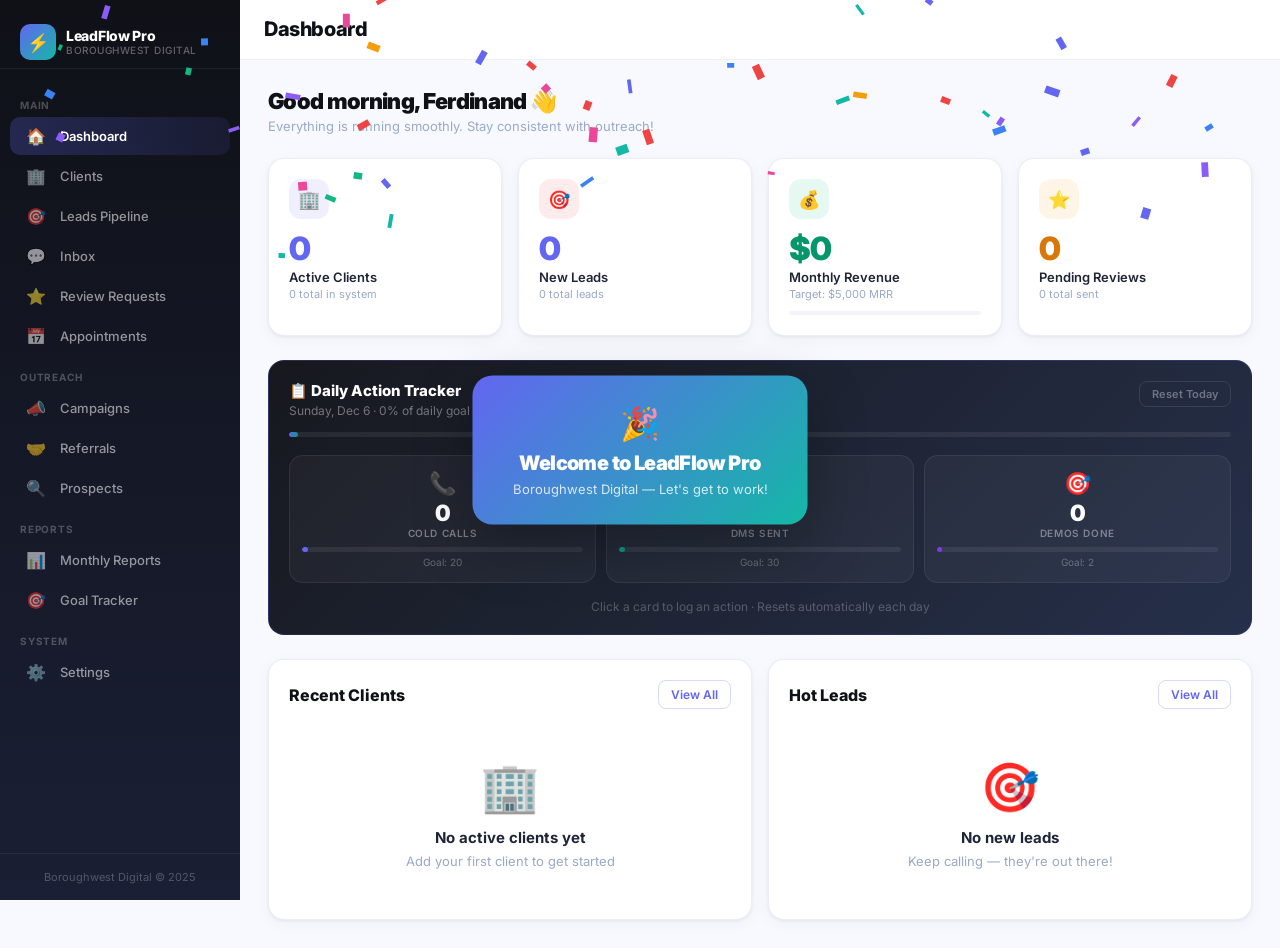
==== dashboard.html @ cd32cf46 "Review Requests — live status tracking, delivery confirmation, retry button" ====
<!DOCTYPE html>
<html lang="en">
<head>
<meta charset="UTF-8"/>
<meta name="viewport" content="width=device-width,initial-scale=1.0"/>
<title>LeadFlow Pro — Boroughwest Digital</title>
<link rel="preconnect" href="https://fonts.googleapis.com"/>
<link href="https://fonts.googleapis.com/css2?family=Inter:wght@300;400;500;600;700;800;900&display=swap" rel="stylesheet"/>
<style>
*{box-sizing:border-box;margin:0;padding:0}
:root{--primary:#6366f1;--primary-dark:#4f46e5;--accent:#14b8a6;--bg:#f8f9fe;--card:#fff;--ink:#0f1117;--sidebar:240px}
html{-webkit-font-smoothing:antialiased}
body{font-family:'Inter',-apple-system,sans-serif;background:var(--bg);color:#1e2538;min-height:100vh}
button{cursor:pointer;border:none;font-family:inherit}
input,select,textarea{font-family:inherit}
a{text-decoration:none;color:inherit}
::-webkit-scrollbar{width:4px;height:4px}
::-webkit-scrollbar-thumb{background:#d4d9f0;border-radius:99px}

/* Layout */
#app{display:flex;min-height:100vh}
#sidebar{width:var(--sidebar);background:linear-gradient(180deg,#0f1117 0%,#1a1f35 100%);position:fixed;top:0;left:0;height:100vh;display:flex;flex-direction:column;z-index:100;transition:transform 0.25s ease}
#main{margin-left:var(--sidebar);flex:1;min-height:100vh;display:flex;flex-direction:column}
#topbar{background:#fff;border-bottom:1px solid #eef0f8;padding:0 24px;height:60px;display:flex;align-items:center;justify-content:space-between;position:sticky;top:0;z-index:50}
#content{padding:28px 28px;flex:1}

/* Sidebar */
.sb-logo{padding:24px 20px 8px;display:flex;align-items:center;gap:10px;border-bottom:1px solid rgba(255,255,255,0.06);margin-bottom:8px}
.sb-logo-icon{width:36px;height:36px;border-radius:10px;background:linear-gradient(135deg,#6366f1,#14b8a6);display:flex;align-items:center;justify-content:center;font-size:18px;flex-shrink:0}
.sb-logo-text{font-size:14px;font-weight:800;color:#fff;letter-spacing:-0.02em;line-height:1.2}
.sb-logo-sub{font-size:10px;color:rgba(255,255,255,0.35);font-weight:500;letter-spacing:0.05em;text-transform:uppercase}
.sb-nav{flex:1;overflow-y:auto;padding:8px 10px}
.sb-section{font-size:10px;font-weight:700;color:rgba(255,255,255,0.25);letter-spacing:0.08em;text-transform:uppercase;padding:14px 10px 6px}
.nav-item{display:flex;align-items:center;gap:10px;padding:9px 12px;border-radius:10px;cursor:pointer;margin-bottom:2px;transition:all 0.15s;color:rgba(255,255,255,0.55);font-size:13px;font-weight:500}
.nav-item:hover{background:rgba(255,255,255,0.07);color:rgba(255,255,255,0.85)}
.nav-item.active{background:linear-gradient(90deg,rgba(99,102,241,0.25),rgba(99,102,241,0.1));color:#fff;font-weight:600}
.nav-item.active .nav-icon{background:linear-height(135deg,#6366f1,#4f46e5);color:#a5b4fc}
.nav-icon{font-size:16px;width:28px;text-align:center}
.nav-badge{margin-left:auto;background:#ef4444;color:#fff;font-size:10px;font-weight:700;padding:2px 6px;border-radius:99px}
.sb-footer{padding:16px;border-top:1px solid rgba(255,255,255,0.06)}
.sb-footer-text{font-size:11px;color:rgba(255,255,255,0.25);text-align:center}

/* Cards */
.card{background:#fff;border-radius:16px;box-shadow:0 1px 3px rgba(15,17,23,0.06),0 4px 16px rgba(15,17,23,0.04);border:1px solid rgba(230,233,250,0.8)}
.card-p{padding:20px}
.stat-card{padding:20px;position:relative;overflow:hidden;transition:transform 0.15s,box-shadow 0.15s}
.stat-card:hover{transform:translateY(-2px);box-shadow:0 4px 24px rgba(15,17,23,0.1)}
.stat-icon{width:40px;height:40px;border-radius:12px;display:flex;align-items:center;justify-content:center;font-size:18px;margin-bottom:14px}
.stat-value{font-size:2rem;font-weight:900;letter-spacing:-0.04em;line-height:1}
.stat-label{font-size:13px;font-weight:600;color:#1e2538;margin-top:4px}
.stat-sub{font-size:11px;color:#9aaac8;margin-top:2px}

/* Grid */
.grid-4{display:grid;grid-template-columns:repeat(4,1fr);gap:16px}
.grid-3{display:grid;grid-template-columns:repeat(3,1fr);gap:16px}
.grid-2{display:grid;grid-template-columns:repeat(2,1fr);gap:16px}
@media(max-width:1100px){.grid-4{grid-template-columns:repeat(2,1fr)}.grid-3{grid-template-columns:repeat(2,1fr)}}
@media(max-width:700px){#sidebar{transform:translateX(-100%)}.sb-toggle{display:flex!important}#main{margin-left:0}.grid-4,.grid-3,.grid-2{grid-template-columns:1fr}#content{padding:16px}}

/* Topbar */
.page-title{font-size:20px;font-weight:800;color:#0f1117;letter-spacing:-0.02em}
.page-sub{font-size:12px;color:#9aaac8;margin-top:2px}
.btn{padding:9px 18px;border-radius:10px;font-size:13px;font-weight:600;transition:all 0.15s;display:inline-flex;align-items:center;gap:6px}
.btn-primary{background:linear-gradient(135deg,#6366f1,#4f46e5);color:#fff;box-shadow:0 2px 8px rgba(99,102,241,0.3)}
.btn-primary:hover{transform:translateY(-1px);box-shadow:0 4px 16px rgba(99,102,241,0.4)}
.btn-ghost{background:transparent;color:#6366f1;border:1.5px solid rgba(99,102,241,0.25)}
.btn-ghost:hover{background:rgba(99,102,241,0.07)}
.btn-danger{background:#fee2e2;color:#dc2626}
.btn-danger:hover{background:#fecaca}
.btn-sm{padding:6px 12px;font-size:12px;border-radius:8px}
.btn-accent{background:linear-gradient(135deg,#14b8a6,#0d9488);color:#fff}

/* Badge */
.badge{display:inline-flex;align-items:center;padding:3px 10px;border-radius:99px;font-size:11px;font-weight:600}

/* Table */
.tbl{width:100%;border-collapse:collapse}
.tbl th{font-size:11px;font-weight:700;color:#9aaac8;text-transform:uppercase;letter-spacing:0.06em;padding:10px 14px;text-align:left;border-bottom:1px solid #eef0f8}
.tbl td{padding:13px 14px;border-bottom:1px solid #f3f4fb;font-size:13px;vertical-align:middle}
.tbl tr:last-child td{border-bottom:none}
.tbl tr:hover td{background:#fafbff}

/* Form */
.form-group{margin-bottom:14px}
.form-label{font-size:12px;font-weight:600;color:#4b5563;margin-bottom:5px;display:block}
.form-input{width:100%;padding:9px 12px;border:1.5px solid #e5e7eb;border-radius:10px;font-size:13px;outline:none;transition:border-color 0.15s;background:#fff}
.form-input:focus{border-color:#6366f1;box-shadow:0 0 0 3px rgba(99,102,241,0.1)}
.form-select{width:100%;padding:9px 12px;border:1.5px solid #e5e7eb;border-radius:10px;font-size:13px;outline:none;background:#fff;cursor:pointer}
.form-select:focus{border-color:#6366f1}
.form-textarea{width:100%;padding:9px 12px;border:1.5px solid #e5e7eb;border-radius:10px;font-size:13px;outline:none;resize:vertical;min-height:80px}
.form-textarea:focus{border-color:#6366f1}

/* Modal */
.modal-overlay{position:fixed;inset:0;background:rgba(15,17,23,0.5);backdrop-filter:blur(4px);z-index:200;display:flex;align-items:center;justify-content:center;padding:20px}
.modal{background:#fff;border-radius:20px;width:100%;max-width:500px;max-height:90vh;overflow-y:auto;box-shadow:0 20px 60px rgba(15,17,23,0.25)}
.modal-header{padding:24px 24px 0;display:flex;justify-content:space-between;align-items:flex-start}
.modal-body{padding:20px 24px 24px}
.modal-title{font-size:18px;font-weight:800;color:#0f1117}
.modal-close{width:32px;height:32px;border-radius:8px;background:#f3f4fb;border:none;cursor:pointer;font-size:16px;display:flex;align-items:center;justify-content:center;flex-shrink:0}
.modal-close:hover{background:#e5e7eb}

/* Empty state */
.empty{text-align:center;padding:60px 20px;color:#9aaac8}
.empty-icon{font-size:48px;margin-bottom:12px}
.empty-title{font-size:15px;font-weight:700;color:#1e2538;margin-bottom:6px}
.empty-sub{font-size:13px}

/* Notification */
#toast{position:fixed;bottom:24px;right:24px;z-index:999;display:flex;flex-direction:column;gap:8px;pointer-events:none}
.toast-item{padding:12px 18px;border-radius:12px;font-size:13px;font-weight:600;box-shadow:0 4px 20px rgba(0,0,0,0.15);animation:slideIn 0.3s ease;pointer-events:auto}
.toast-success{background:#0f1117;color:#fff}
.toast-error{background:#fee2e2;color:#dc2626}
@keyframes slideIn{from{transform:translateX(100%);opacity:0}to{transform:none;opacity:1}}

/* Section header */
.section-header{display:flex;justify-content:space-between;align-items:center;margin-bottom:18px;flex-wrap:wrap;gap:10px}
.section-title{font-size:16px;font-weight:800;color:#0f1117}

/* Tabs */
.tabs{display:flex;gap:4px;background:#f3f4fb;padding:4px;border-radius:12px;width:fit-content;flex-wrap:wrap}
.tab{padding:7px 16px;border-radius:9px;font-size:13px;font-weight:600;cursor:pointer;color:#6b7280;transition:all 0.15s;white-space:nowrap}
.tab.active{background:#fff;color:#6366f1;box-shadow:0 1px 4px rgba(0,0,0,0.1)}

/* Toggle sidebar on mobile */
.sb-toggle{display:none;width:36px;height:36px;border-radius:10px;background:#f3f4fb;border:none;font-size:18px;align-items:center;justify-content:center;cursor:pointer}

/* Urgency bar */
.urgency-bar{width:3px;height:100%;position:absolute;top:0;right:0;background:linear-gradient(180deg,#ef4444,#f97316);border-radius:0 16px 16px 0}

/* Pipeline kanban */
.kanban{display:flex;gap:14px;overflow-x:auto;padding-bottom:10px}
.kanban-col{min-width:180px;flex:1}
.kanban-header{font-size:12px;font-weight:700;padding:8px 12px;border-radius:8px;margin-bottom:8px;text-align:center}
.kanban-card{background:#fff;border:1px solid #eef0f8;border-radius:12px;padding:12px;margin-bottom:8px;font-size:12px;box-shadow:0 1px 3px rgba(0,0,0,0.05)}
.kanban-card:hover{border-color:#a5b4fc;box-shadow:0 2px 8px rgba(99,102,241,0.1)}

/* Action tracker */
.tracker-card{background:linear-gradient(135deg,rgba(15,17,23,0.97),rgba(31,41,68,0.97));border:1px solid rgba(99,102,241,0.2);border-radius:16px;padding:20px;color:#fff}
.action-btn{border-radius:14px;padding:14px 12px;cursor:pointer;transition:all 0.15s;text-align:center;user-select:none;border:1px solid rgba(255,255,255,0.07);background:rgba(255,255,255,0.04)}
.action-btn:hover{transform:scale(1.02)}

/* Progress bar */
.progress-bar{height:5px;background:rgba(255,255,255,0.07);border-radius:99px;overflow:hidden}
.progress-fill{height:100%;background:linear-gradient(90deg,#6366f1,#0d9488);border-radius:99px;transition:width 0.5s ease}

/* Closing toolkit */
.tactic-card{border:1px solid #eef0f8;border-radius:14px;padding:16px;background:#fafbff;transition:all 0.15s}
.tactic-card:hover{border-color:#a5b4fc;background:#fff}

/* Script block */
.script-block{background:#f8f9fe;border:1px solid #eef0f8;border-radius:12px;padding:14px;font-size:13px;line-height:1.7;color:#1e2538;font-style:italic;white-space:pre-wrap}

/* Why BW tab */
.pitch-card{border:1px solid #eef0f8;border-radius:16px;padding:20px;margin-bottom:14px}
.pitch-card h3{font-size:14px;font-weight:700;color:#0f1117;margin-bottom:10px}
.pitch-card p,.pitch-card li{font-size:13px;color:#4b5563;line-height:1.7}
.pitch-card li{margin-bottom:4px;list-style:disc;margin-left:16px}

/* One-click setup steps */
.step-item{display:flex;align-items:center;gap:12px;padding:12px 0;border-bottom:1px solid #f3f4fb}
.step-item:last-child{border-bottom:none}
.step-num{width:28px;height:28px;border-radius:50%;background:#f3f4fb;font-size:12px;font-weight:700;display:flex;align-items:center;justify-content:center;flex-shrink:0}
.step-num.done{background:#dcfce7;color:#16a34a}
.step-num.running{background:#ede9fe;color:#7c3aed}

/* Call tracker */
.call-row{display:flex;gap:10px;align-items:center;padding:10px 0;border-bottom:1px solid #f3f4fb;font-size:13px}
.call-row:last-child{border-bottom:none}
.outcome-badge{padding:3px 9px;border-radius:99px;font-size:11px;font-weight:600}
</style>
</head>
<body>
<div id="app">

<!-- Sidebar -->
<div id="sidebar">
  <div class="sb-logo">
    <div class="sb-logo-icon">⚡</div>
    <div>
      <div class="sb-logo-text">LeadFlow Pro</div>
      <div class="sb-logo-sub">Boroughwest Digital</div>
    </div>
  </div>
  <nav class="sb-nav" id="nav"></nav>
  <div class="sb-footer">
    <div class="sb-footer-text">Boroughwest Digital © 2025</div>
  </div>
</div>

<!-- Main -->
<div id="main">
  <div id="topbar">
    <div style="display:flex;align-items:center;gap:12px">
      <button class="sb-toggle" id="sb-toggle" onclick="toggleSidebar()">☰</button>
      <div>
        <div class="page-title" id="page-title">Dashboard</div>
        <div class="page-sub" id="page-sub"></div>
      </div>
    </div>
    <div style="display:flex;align-items:center;gap:10px">
      <span id="topbar-badge" style="font-size:12px;color:#9aaac8"></span>
      <div id="topbar-actions"></div>
    </div>
  </div>
  <div id="content"></div>
</div>

</div>

<!-- Toast container -->
<div id="toast"></div>

<!-- Modal container -->
<div id="modal-root"></div>

<script>
// ============================================================
// DATA LAYER (localStorage)
// ============================================================
const DATA_VERSION = 'v4_clean';
(function(){
  if(localStorage.getItem('leadflow_version') !== DATA_VERSION){
    Object.keys(localStorage).filter(k=>k.startsWith('leadflow')).forEach(k=>localStorage.removeItem(k));
    localStorage.setItem('leadflow_version', DATA_VERSION);
  }
})();

function getStore(){ try{ return JSON.parse(localStorage.getItem('leadflow_data')||'{}'); }catch{ return {}; } }
function setStore(d){ localStorage.setItem('leadflow_data', JSON.stringify(d)); }
function makeId(){ return Date.now().toString(36)+Math.random().toString(36).slice(2,6); }

function entity(name){
  return {
    list(){ const s=getStore(); return s[name]||[]; },
    filter(q){ return this.list().filter(r=>Object.entries(q).every(([k,v])=>r[k]===v)); },
    get(id){ return this.list().find(r=>r.id===id); },
    create(d){ const r={...d,id:makeId(),created_date:new Date().toISOString()}; const s=getStore(); s[name]=[...(s[name]||[]),r]; setStore(s); return r; },
    update(id,d){ const s=getStore(); s[name]=(s[name]||[]).map(r=>r.id===id?{...r,...d,updated_date:new Date().toISOString()}:r); setStore(s); return s[name].find(r=>r.id===id); },
    delete(id){ const s=getStore(); s[name]=(s[name]||[]).filter(r=>r.id!==id); setStore(s); }
  };
}

const DB = { Client:entity('Client'), Lead:entity('Lead'), Message:entity('Message'), ReviewRequest:entity('ReviewRequest') };

// ============================================================
// TOAST
// ============================================================
function toast(msg, type='success'){
  const el=document.createElement('div');
  el.className=`toast-item toast-${type}`;
  el.textContent=msg;
  document.getElementById('toast').appendChild(el);
  setTimeout(()=>el.remove(), 3000);
}

// ============================================================
// MODAL
// ============================================================
function showModal(html, onClose){
  const root=document.getElementById('modal-root');
  root.innerHTML=`<div class="modal-overlay" id="modal-overlay">${html}</div>`;
  root.querySelector('#modal-overlay').addEventListener('click',e=>{ if(e.target.id==='modal-overlay'){ closeModal(); if(onClose)onClose(); } });
}
function closeModal(){ document.getElementById('modal-root').innerHTML=''; }

// ============================================================
// ROUTING
// ============================================================
const PAGES = [
  { id:'dashboard',   label:'Dashboard',        icon:'🏠', section:'Main' },
  { id:'clients',     label:'Clients',           icon:'🏢', section:'Main' },
  { id:'leads',       label:'Leads Pipeline',    icon:'🎯', section:'Main' },
  { id:'inbox',       label:'Inbox',             icon:'💬', section:'Main' },
  { id:'reviews',     label:'Review Requests',   icon:'⭐', section:'Main' },
  { id:'campaigns',   label:'Campaigns',         icon:'📣', section:'Outreach' },
  { id:'referrals',   label:'Referrals',         icon:'🤝', section:'Outreach' },
  { id:'prospects',   label:'Prospects',         icon:'🔍', section:'Outreach' },
  { id:'reports',     label:'Monthly Reports',   icon:'📊', section:'Reports' },
  { id:'goals',       label:'Goal Tracker',      icon:'🎯', section:'Reports' },
  { id:'appointments', label:'Appointments',      icon:'📅', section:'Main' },
  { id:'settings',    label:'Settings',          icon:'⚙️', section:'System' },
];

let currentPage = 'dashboard';

function buildNav(){
  const nav = document.getElementById('nav');
  const sections = [...new Set(PAGES.map(p=>p.section))];
  nav.innerHTML = sections.map(sec=>`
    <div class="sb-section">${sec}</div>
    ${PAGES.filter(p=>p.section===sec).map(p=>`
      <div class="nav-item ${p.id===currentPage?'active':''}" onclick="navigate('${p.id}')">
        <span class="nav-icon">${p.icon}</span>
        <span>${p.label}</span>
        ${p.id==='leads'?`<span class="nav-badge" id="leads-badge" style="display:none">0</span>`:''}
      </div>
    `).join('')}
  `).join('');
  updateLeadsBadge();
}

function updateLeadsBadge(){
  const count = DB.Lead.filter({status:'New'}).length;
  const b = document.getElementById('leads-badge');
  if(b){ b.textContent=count; b.style.display=count>0?'inline-flex':'none'; }
}

function navigate(page){
  currentPage=page;
  buildNav();
  const p = PAGES.find(x=>x.id===page);
  document.getElementById('page-title').textContent = p?p.label:'';
  document.getElementById('topbar-actions').innerHTML='';
  document.getElementById('topbar-badge').textContent='';
  renderPage(page);
  if(window.innerWidth<=700) document.getElementById('sidebar').style.transform='translateX(-100%)';
}

function toggleSidebar(){
  const sb=document.getElementById('sidebar');
  const hidden = sb.style.transform==='translateX(-100%)';
  sb.style.transform = hidden?'':'translateX(-100%)';
}

// ============================================================
// RENDER ROUTER
// ============================================================
function renderPage(page){
  const c=document.getElementById('content');
  switch(page){
    case 'dashboard':   renderDashboard(c); break;
    case 'clients':     renderClients(c); break;
    case 'leads':       renderLeads(c); break;
    case 'inbox':       renderInbox(c); break;
    case 'reviews':     renderReviews(c); break;
    case 'campaigns':   renderCampaigns(c); break;
    case 'referrals':   renderReferrals(c); break;
    case 'prospects':   renderProspects(c); break;
    case 'reports':     renderReports(c); break;
    case 'goals':       renderGoals(c); break;
    case 'appointments': renderAppointments(c); break;
    case 'settings':    renderSettings(c); break;
    default: c.innerHTML='<div class="empty"><div class="empty-icon">🚧</div><div class="empty-title">Coming Soon</div></div>';
  }
}

// ============================================================
// HELPERS
// ============================================================
function fmt(d){ return d?new Date(d).toLocaleDateString('en-US',{month:'short',day:'numeric',year:'numeric'}):'—'; }
function statusBadge(s, map){
  const cfg=map[s]||{bg:'#f3f4fb',color:'#6b7280'};
  return `<span class="badge" style="background:${cfg.bg};color:${cfg.color}">${s||'—'}</span>`;
}

const STATUS_LEAD   = {'New':{bg:'rgba(99,102,241,0.1)',color:'#6366f1'},'Contacted':{bg:'rgba(245,158,11,0.1)',color:'#d97706'},'Responded':{bg:'rgba(139,92,246,0.1)',color:'#7c3aed'},'Booked':{bg:'rgba(20,184,166,0.1)',color:'#0d9488'},'Closed Won':{bg:'rgba(16,185,129,0.1)',color:'#059669'},'Closed Lost':{bg:'rgba(239,68,68,0.1)',color:'#dc2626'}};
const STATUS_CLIENT = {'Active':{bg:'rgba(16,185,129,0.1)',color:'#059669'},'Onboarding':{bg:'rgba(99,102,241,0.1)',color:'#6366f1'},'Paused':{bg:'rgba(245,158,11,0.1)',color:'#d97706'},'Churned':{bg:'rgba(239,68,68,0.1)',color:'#dc2626'}};
const PKG_COLOR     = {'Starter':{bg:'rgba(99,102,241,0.1)',color:'#6366f1'},'Growth':{bg:'rgba(20,184,166,0.1)',color:'#0d9488'},'Premium':{bg:'rgba(245,158,11,0.1)',color:'#d97706'}};

function greeting(){ const h=new Date().getHours(); return h<12?'Good morning':h<17?'Good afternoon':'Good evening'; }

// ============================================================
// DASHBOARD
// ============================================================
function renderDashboard(c){
  const clients = DB.Client.list();
  const leads   = DB.Lead.list();
  const reviews = DB.ReviewRequest.list();
  const active  = clients.filter(x=>x.status==='Active');
  const newLeads= leads.filter(x=>x.status==='New');
  const mrr     = active.reduce((sum,x)=>{
    const m={'Starter':297,'Growth':497,'Premium':797};
    return sum+(m[x.package]||0)+(parseInt(x.monthly_revenue)||0);
  },0);
  const pendingR= reviews.filter(x=>x.status==='Pending').length;

  // tracker
  const today=new Date().toDateString();
  const tk=JSON.parse(localStorage.getItem('tracker_'+today)||'{"calls":0,"dms":0,"demos":0}');
  const goals={calls:20,dms:30,demos:2};
  const progress=Math.round(((tk.calls/goals.calls)+(tk.dms/goals.dms)+(tk.demos/goals.demos))/3*100);

  c.innerHTML=`
  <div style="margin-bottom:24px">
    <div style="font-size:22px;font-weight:900;color:#0f1117;letter-spacing:-0.03em">${greeting()}, Ferdinand 👋</div>
    <div style="font-size:13px;color:#9aaac8;margin-top:4px">${newLeads.length>0?`${newLeads.length} new lead${newLeads.length>1?'s':''} waiting — don't let them go cold!`:'Everything is running smoothly. Stay consistent with outreach!'}</div>
  </div>

  <div class="grid-4" style="margin-bottom:24px">
    <div class="card stat-card" onclick="navigate('clients')" style="cursor:pointer">
      <div class="stat-icon" style="background:rgba(99,102,241,0.1)">🏢</div>
      <div class="stat-value" style="color:#6366f1">${active.length}</div>
      <div class="stat-label">Active Clients</div>
      <div class="stat-sub">${clients.length} total in system</div>
    </div>
    <div class="card stat-card" onclick="navigate('leads')" style="cursor:pointer;position:relative">
      ${newLeads.length>0?'<div class="urgency-bar"></div>':''}
      <div class="stat-icon" style="background:rgba(239,68,68,0.1)">🎯</div>
      <div class="stat-value" style="color:${newLeads.length>0?'#dc2626':'#6366f1'}">${newLeads.length}</div>
      <div class="stat-label">New Leads</div>
      <div class="stat-sub">${leads.length} total leads</div>
    </div>
    <div class="card stat-card">
      <div class="stat-icon" style="background:rgba(16,185,129,0.1)">💰</div>
      <div class="stat-value" style="color:#059669">$${mrr.toLocaleString()}</div>
      <div class="stat-label">Monthly Revenue</div>
      <div class="stat-sub">Target: $5,000 MRR</div>
      <div style="margin-top:10px;height:4px;background:#f3f4fb;border-radius:99px;overflow:hidden">
        <div style="height:100%;width:${Math.min(100,Math.round(mrr/5000*100))}%;background:linear-gradient(90deg,#059669,#34d399);border-radius:99px"></div>
      </div>
    </div>
    <div class="card stat-card" onclick="navigate('reviews')" style="cursor:pointer">
      <div class="stat-icon" style="background:rgba(245,158,11,0.1)">⭐</div>
      <div class="stat-value" style="color:#d97706">${pendingR}</div>
      <div class="stat-label">Pending Reviews</div>
      <div class="stat-sub">${reviews.length} total sent</div>
    </div>
  </div>

  <!-- Daily Action Tracker -->
  <div class="tracker-card" style="margin-bottom:24px">
    <div style="display:flex;justify-content:space-between;align-items:flex-start;margin-bottom:14px;flex-wrap:wrap;gap:8px">
      <div>
        <div style="font-weight:800;font-size:15px;margin-bottom:3px">📋 Daily Action Tracker</div>
        <div style="font-size:12px;color:rgba(255,255,255,0.4)">${new Date().toLocaleDateString('en-US',{weekday:'long',month:'short',day:'numeric'})} · ${progress}% of daily goal</div>
      </div>
      <button onclick="resetTracker()" style="font-size:11px;padding:5px 12px;border-radius:8px;border:1px solid rgba(255,255,255,0.1);background:transparent;color:rgba(255,255,255,0.35);cursor:pointer;font-weight:600;font-family:inherit">Reset Today</button>
    </div>
    <div class="progress-bar" style="margin-bottom:18px"><div class="progress-fill" style="width:${Math.max(1,progress)}%"></div></div>
    <div style="display:grid;grid-template-columns:repeat(3,1fr);gap:10px;margin-bottom:16px">
      ${[{k:'calls',icon:'📞',label:'Cold Calls',goal:goals.calls,color:'#6366f1'},{k:'dms',icon:'💬',label:'DMs Sent',goal:goals.dms,color:'#0d9488'},{k:'demos',icon:'🎯',label:'Demos Done',goal:goals.demos,color:'#7c3aed'}].map(a=>{
        const val=tk[a.k],pct=Math.min(100,Math.round(val/a.goal*100)),done=val>=a.goal;
        return `<div class="action-btn" onclick="logAction('${a.k}')" style="background:${done?a.color+'22':'rgba(255,255,255,0.04)'};border-color:${done?a.color+'55':'rgba(255,255,255,0.07)'}">
          <div style="font-size:22px;margin-bottom:6px">${done?'✅':a.icon}</div>
          <div style="font-size:1.4rem;font-weight:900;color:${done?a.color:'white'};letter-spacing:-0.03em;line-height:1">${val}</div>
          <div style="font-size:10px;color:rgba(255,255,255,0.4);margin:3px 0 8px;font-weight:600;text-transform:uppercase;letter-spacing:0.06em">${a.label}</div>
          <div class="progress-bar"><div style="height:100%;width:${Math.max(2,pct)}%;background:${a.color};border-radius:99px;transition:width 0.4s ease"></div></div>
          <div style="font-size:10px;color:rgba(255,255,255,0.3);margin-top:4px">Goal: ${a.goal}</div>
        </div>`;
      }).join('')}
    </div>
    <div style="font-size:12px;color:rgba(255,255,255,0.25);text-align:center">Click a card to log an action · Resets automatically each day</div>
  </div>

  <div class="grid-2">
    <!-- Recent Clients -->
    <div class="card card-p">
      <div class="section-header"><div class="section-title">Recent Clients</div><button class="btn btn-ghost btn-sm" onclick="navigate('clients')">View All</button></div>
      ${active.slice(0,5).length===0?`<div class="empty" style="padding:30px 0"><div class="empty-icon">🏢</div><div class="empty-title">No active clients yet</div><div class="empty-sub">Add your first client to get started</div></div>`:
        `<table class="tbl"><thead><tr><th>Business</th><th>Package</th><th>Status</th></tr></thead><tbody>
        ${active.slice(0,5).map(cl=>`<tr>
          <td><div style="font-weight:600">${cl.business_name||'—'}</div><div style="font-size:11px;color:#9aaac8">${cl.business_type||'—'}</div></td>
          <td>${statusBadge(cl.package,PKG_COLOR)}</td>
          <td>${statusBadge(cl.status,STATUS_CLIENT)}</td>
        </tr>`).join('')}</tbody></table>`}
    </div>
    <!-- Hot Leads -->
    <div class="card card-p">
      <div class="section-header"><div class="section-title">Hot Leads</div><button class="btn btn-ghost btn-sm" onclick="navigate('leads')">View All</button></div>
      ${newLeads.slice(0,5).length===0?`<div class="empty" style="padding:30px 0"><div class="empty-icon">🎯</div><div class="empty-title">No new leads</div><div class="empty-sub">Keep calling — they're out there!</div></div>`:
        `<table class="tbl"><thead><tr><th>Lead</th><th>Source</th><th>Status</th></tr></thead><tbody>
        ${newLeads.slice(0,5).map(l=>`<tr>
          <td><div style="font-weight:600">${l.lead_name||'—'}</div><div style="font-size:11px;color:#9aaac8">${l.client_name||'—'}</div></td>
          <td><span style="font-size:11px;color:#6b7280">${l.source||'—'}</span></td>
          <td>${statusBadge(l.status,STATUS_LEAD)}</td>
        </tr>`).join('')}</tbody></table>`}
    </div>
  </div>
  `;
}

window.logAction = function(key){
  const today=new Date().toDateString();
  const stKey='tracker_'+today;
  const tk=JSON.parse(localStorage.getItem(stKey)||'{"calls":0,"dms":0,"demos":0}');
  tk[key]=(tk[key]||0)+1;
  localStorage.setItem(stKey,JSON.stringify(tk));
  renderDashboard(document.getElementById('content'));
};
window.resetTracker = function(){
  const today=new Date().toDateString();
  localStorage.setItem('tracker_'+today,JSON.stringify({calls:0,dms:0,demos:0}));
  renderDashboard(document.getElementById('content'));
};

// ============================================================
// CLIENTS
// ============================================================
function renderClients(c){
  const clients = DB.Client.list();
  document.getElementById('topbar-actions').innerHTML=`<button class="btn btn-primary btn-sm" onclick="openAddClient()">+ Add Client</button>`;

  c.innerHTML=`
  <div class="grid-3" style="margin-bottom:24px">
    ${[
      {label:'Active',val:clients.filter(x=>x.status==='Active').length,color:'#059669',bg:'rgba(16,185,129,0.1)',icon:'✅'},
      {label:'Onboarding',val:clients.filter(x=>x.status==='Onboarding').length,color:'#6366f1',bg:'rgba(99,102,241,0.1)',icon:'⚙️'},
      {label:'Total Clients',val:clients.length,color:'#0f1117',bg:'#f3f4fb',icon:'🏢'},
    ].map(s=>`<div class="card stat-card">
      <div class="stat-icon" style="background:${s.bg}">${s.icon}</div>
      <div class="stat-value" style="color:${s.color}">${s.val}</div>
      <div class="stat-label">${s.label}</div>
    </div>`).join('')}
  </div>
  <div class="card card-p">
    <div class="section-header">
      <div class="section-title">All Clients (${clients.length})</div>
      <input class="form-input" style="width:220px" placeholder="Search clients…" oninput="filterClients(this.value)" id="client-search"/>
    </div>
    <div id="clients-table">${buildClientsTable(clients)}</div>
  </div>`;
}

function buildClientsTable(list){
  if(!list.length) return `<div class="empty"><div class="empty-icon">🏢</div><div class="empty-title">No clients yet</div><div class="empty-sub">Click "+ Add Client" to get started</div></div>`;
  return `<table class="tbl"><thead><tr><th>Business</th><th>Owner</th><th>Package</th><th>Status</th><th>Phone</th><th>Actions</th></tr></thead><tbody>
  ${list.map(cl=>`<tr>
    <td><div style="font-weight:700">${cl.business_name||'—'}</div><div style="font-size:11px;color:#9aaac8">${cl.business_type||'—'}</div></td>
    <td style="font-size:13px">${cl.owner_name||'—'}</td>
    <td>${statusBadge(cl.package,PKG_COLOR)}</td>
    <td>${statusBadge(cl.status,STATUS_CLIENT)}</td>
    <td style="font-size:12px;color:#6b7280">${cl.phone_number||'—'}</td>
    <td>
      <div style="display:flex;gap:6px">
        <button class="btn btn-ghost btn-sm" onclick="openEditClient('${cl.id}')">Edit</button>
        <button class="btn btn-sm" style="background:#ede9fe;color:#7c3aed" onclick="oneClickSetup('${cl.id}')">⚡ Setup</button>
        <button class="btn btn-danger btn-sm" onclick="deleteClient('${cl.id}')">✕</button>
      </div>
    </td>
  </tr>`).join('')}
  </tbody></table>`;
}

window.filterClients = function(q){
  const all=DB.Client.list();
  const filtered=q?all.filter(c=>(c.business_name||'').toLowerCase().includes(q.toLowerCase())||(c.owner_name||'').toLowerCase().includes(q.toLowerCase())):all;
  document.getElementById('clients-table').innerHTML=buildClientsTable(filtered);
};

window.openAddClient = function(){
  showModal(`<div class="modal">
    <div class="modal-header"><div class="modal-title">Add New Client</div><button class="modal-close" onclick="closeModal()">✕</button></div>
    <div class="modal-body">
      <div class="form-group"><label class="form-label">Business Name *</label><input class="form-input" id="f-bname" placeholder="e.g. Tony's Barbershop"/></div>
      <div class="form-group"><label class="form-label">Owner Name</label><input class="form-input" id="f-oname" placeholder="e.g. Tony Romano"/></div>
      <div class="form-group"><label class="form-label">Business Type</label><input class="form-input" id="f-btype" placeholder="e.g. Barbershop, Dentist, Gym…"/></div>
      <div class="form-group"><label class="form-label">Phone Number</label><input class="form-input" id="f-phone" placeholder="(212) 555-0100"/></div>
      <div class="form-group"><label class="form-label">Email</label><input class="form-input" id="f-email" placeholder="owner@business.com"/></div>
      <div class="grid-2">
        <div class="form-group"><label class="form-label">Package</label>
          <select class="form-select" id="f-pkg"><option value="">Select…</option><option>Starter</option><option>Growth</option><option>Premium</option></select>
        </div>
        <div class="form-group"><label class="form-label">Status</label>
          <select class="form-select" id="f-status"><option>Onboarding</option><option>Active</option><option>Paused</option></select>
        </div>
      </div>
      <div class="form-group"><label class="form-label">Notes</label><textarea class="form-textarea" id="f-notes" placeholder="Any additional notes…" rows="2"></textarea></div>
      <div style="display:flex;gap:10px;justify-content:flex-end;margin-top:6px">
        <button class="btn btn-ghost" onclick="closeModal()">Cancel</button>
        <button class="btn btn-primary" onclick="saveNewClient()">Add Client</button>
      </div>
    </div>
  </div>`);
};

window.saveNewClient = function(){
  const bname=document.getElementById('f-bname').value.trim();
  if(!bname){ toast('Business name is required','error'); return; }
  var slug = bname.toLowerCase().replace(/[^a-z0-9]+/g,'-').replace(/^-|-$/g,'');
  DB.Client.create({
    business_name:bname,
    owner_name:document.getElementById('f-oname').value.trim(),
    business_type:document.getElementById('f-btype').value.trim(),
    phone_number:document.getElementById('f-phone').value.trim(),
    email:document.getElementById('f-email').value.trim(),
    package:document.getElementById('f-pkg').value,
    status:document.getElementById('f-status').value,
    notes:document.getElementById('f-notes').value.trim(),
    slug:slug,
  });
  closeModal();
  toast('Client added! ✅');
  renderClients(document.getElementById('content'));
};

window.openEditClient = function(id){
  const cl=DB.Client.get(id);
  if(!cl) return;
  showModal(`<div class="modal">
    <div class="modal-header"><div class="modal-title">Edit Client</div><button class="modal-close" onclick="closeModal()">✕</button></div>
    <div class="modal-body">
      <div class="form-group"><label class="form-label">Business Name</label><input class="form-input" id="ef-bname" value="${cl.business_name||''}"/></div>
      <div class="form-group"><label class="form-label">Owner Name</label><input class="form-input" id="ef-oname" value="${cl.owner_name||''}"/></div>
      <div class="form-group"><label class="form-label">Business Type</label><input class="form-input" id="ef-btype" value="${cl.business_type||''}"/></div>
      <div class="form-group"><label class="form-label">Phone Number</label><input class="form-input" id="ef-phone" value="${cl.phone_number||''}"/></div>
      <div class="form-group"><label class="form-label">Email</label><input class="form-input" id="ef-email" value="${cl.email||''}"/></div>
      <div class="grid-2">
        <div class="form-group"><label class="form-label">Package</label>
          <select class="form-select" id="ef-pkg">
            ${['Starter','Growth','Premium'].map(p=>`<option ${cl.package===p?'selected':''}>${p}</option>`).join('')}
          </select>
        </div>
        <div class="form-group"><label class="form-label">Status</label>
          <select class="form-select" id="ef-status">
            ${['Onboarding','Active','Paused','Churned'].map(s=>`<option ${cl.status===s?'selected':''}>${s}</option>`).join('')}
          </select>
        </div>
      </div>
      <div class="form-group"><label class="form-label">Missed Call Text-Back Message</label><textarea class="form-textarea" id="ef-mc" rows="2">${cl.missed_call_message||''}</textarea></div>
      <div class="form-group"><label class="form-label">Review Request Message</label><textarea class="form-textarea" id="ef-rr" rows="2">${cl.review_request_message||''}</textarea></div>
      <div class="form-group"><label class="form-label">Notes</label><textarea class="form-textarea" id="ef-notes" rows="2">${cl.notes||''}</textarea></div>
      <div style="display:flex;gap:10px;justify-content:flex-end;margin-top:6px">
        <button class="btn btn-ghost" onclick="closeModal()">Cancel</button>
        <button class="btn btn-primary" onclick="saveEditClient('${id}')">Save Changes</button>
      </div>
    </div>
  </div>`);
};

window.saveEditClient = function(id){
  DB.Client.update(id,{
    business_name:document.getElementById('ef-bname').value.trim(),
    owner_name:document.getElementById('ef-oname').value.trim(),
    business_type:document.getElementById('ef-btype').value.trim(),
    phone_number:document.getElementById('ef-phone').value.trim(),
    email:document.getElementById('ef-email').value.trim(),
    package:document.getElementById('ef-pkg').value,
    status:document.getElementById('ef-status').value,
    missed_call_message:document.getElementById('ef-mc').value.trim(),
    review_request_message:document.getElementById('ef-rr').value.trim(),
    notes:document.getElementById('ef-notes').value.trim(),
  });
  closeModal();
  toast('Client updated ✅');
  renderClients(document.getElementById('content'));
};

window.deleteClient = function(id){
  if(!confirm('Delete this client? This cannot be undone.')) return;
  DB.Client.delete(id);
  toast('Client deleted');
  renderClients(document.getElementById('content'));
};

window.oneClickSetup = function(clientId){
  var cl = DB.Client.get(clientId);
  if(!cl){ toast('Client not found','error'); return; }
  var steps = [
    {label:'Send welcome email', desc:'Drafting personalized welcome for '+cl.business_name, icon:'📧'},
    {label:'Generate portal link', desc:'https://westferdinand-bit.github.io/client-portal/?client='+(cl.slug||clientId), icon:'🔗'},
    {label:'Create Google Drive folder', desc:'Folder: '+cl.business_name+' — Reports, Assets, Contracts', icon:'📁'},
    {label:'Configure Twilio text-back', desc:'Webhook ready for '+(cl.phone_number||'phone TBD'), icon:'📱'},
    {label:'Flag ManyChat template', desc:'Ready to duplicate — takes ~2 min manually', icon:'🤖'},
  ];
  var current = 0;

  window._setupNext = function(){
    current++;
    if(current >= steps.length){
      DB.Client.update(clientId, {status:'Active'});
      toast('Client fully onboarded! 🎉');
    }
    renderSetupModal();
  };

  function renderSetupModal(){
    var pct = Math.round(current/steps.length*100);
    var stepsHtml = '';
    for(var i=0;i<steps.length;i++){
      var s = steps[i];
      var numClass = i<current ? 'done' : i===current ? 'running' : '';
      var numText = i<current ? '✓' : (i+1);
      var labelColor = i<current ? '#059669' : i===current ? '#7c3aed' : '#9aaac8';
      stepsHtml += '<div class="step-item"><div class="step-num '+numClass+'">'+numText+'</div><div style="flex:1"><div style="font-size:13px;font-weight:600;color:'+labelColor+'">'+s.icon+' '+s.label+'</div><div style="font-size:11px;color:#9aaac8;margin-top:2px">'+s.desc+'</div></div></div>';
    }
    var actionHtml = '';
    if(current < steps.length){
      actionHtml = '<button class="btn btn-primary" onclick="window._setupNext()">▶ '+(current===0?'Start Setup':'Next Step')+'</button>';
    } else {
      var portalSlug = cl.slug || clientId;
      actionHtml = '<div style="text-align:center;width:100%"><div style="font-size:14px;font-weight:700;color:#059669;margin-bottom:8px">✅ Setup Complete!</div><div style="font-size:12px;color:#6b7280">Portal: <a href="https://westferdinand-bit.github.io/client-portal/?client='+portalSlug+'" target="_blank" style="color:#6366f1">Open Client Portal</a></div><button class="btn btn-ghost" style="margin-top:12px" onclick="closeModal()">Done</button></div>';
    }
    showModal('<div class="modal"><div class="modal-header"><div class="modal-title">⚡ One-Click Setup — '+cl.business_name+'</div><button class="modal-close" onclick="closeModal()">✕</button></div><div class="modal-body"><div style="margin-bottom:20px"><div style="display:flex;justify-content:space-between;margin-bottom:6px"><span style="font-size:12px;color:#6b7280;font-weight:600">Setup Progress</span><span style="font-size:12px;color:#6366f1;font-weight:700">'+current+'/'+steps.length+' steps</span></div><div style="height:6px;background:#f3f4fb;border-radius:99px;overflow:hidden"><div style="height:100%;width:'+pct+'%;background:linear-gradient(90deg,#6366f1,#14b8a6);border-radius:99px;transition:width 0.4s"></div></div></div>'+stepsHtml+'<div style="margin-top:20px;display:flex;gap:10px;justify-content:flex-end">'+actionHtml+'</div></div></div>');
  }

  renderSetupModal();
};

// ============================================================
// LEADS
// ============================================================
function renderLeads(c){
  const leads=DB.Lead.list();
  const clients=DB.Client.list();
  document.getElementById('topbar-actions').innerHTML=`<button class="btn btn-primary btn-sm" onclick="openAddLead()">+ Add Lead</button>`;

  const statuses=['New','Contacted','Responded','Booked','Closed Won','Closed Lost'];
  c.innerHTML=`
  <div class="grid-3" style="margin-bottom:24px">
    ${[
      {label:'New Leads',val:leads.filter(x=>x.status==='New').length,color:'#6366f1',bg:'rgba(99,102,241,0.1)',icon:'🆕'},
      {label:'In Progress',val:leads.filter(x=>['Contacted','Responded'].includes(x.status)).length,color:'#d97706',bg:'rgba(245,158,11,0.1)',icon:'🔄'},
      {label:'Closed Won',val:leads.filter(x=>x.status==='Closed Won').length,color:'#059669',bg:'rgba(16,185,129,0.1)',icon:'🏆'},
    ].map(s=>`<div class="card stat-card">
      <div class="stat-icon" style="background:${s.bg}">${s.icon}</div>
      <div class="stat-value" style="color:${s.color}">${s.val}</div>
      <div class="stat-label">${s.label}</div>
    </div>`).join('')}
  </div>

  <div class="card card-p" style="margin-bottom:20px">
    <div class="section-header"><div class="section-title">Pipeline (${leads.length} leads)</div></div>
    <div class="kanban">
      ${statuses.map(st=>{
        const cfg=STATUS_LEAD[st]||{bg:'#f3f4fb',color:'#6b7280'};
        const group=leads.filter(l=>l.status===st);
        return `<div class="kanban-col">
          <div class="kanban-header" style="background:${cfg.bg};color:${cfg.color}">${st} (${group.length})</div>
          ${group.map(l=>`<div class="kanban-card">
            <div style="font-weight:700;color:#0f1117;margin-bottom:3px">${l.lead_name||'—'}</div>
            <div style="font-size:11px;color:#9aaac8">${l.client_name||'—'} · ${l.source||'—'}</div>
            ${l.value?`<div style="font-size:12px;font-weight:600;color:#059669;margin-top:4px">$${l.value}/mo</div>`:''}
          </div>`).join('')||`<div style="font-size:12px;color:#d4d9f0;text-align:center;padding:16px 0">Empty</div>`}
        </div>`;
      }).join('')}
    </div>
  </div>

  <div class="card card-p">
    <div class="section-header"><div class="section-title">All Leads</div></div>
    <table class="tbl"><thead><tr><th>Lead</th><th>Client</th><th>Source</th><th>Status</th><th>Value</th><th>Follow-up</th><th>Actions</th></tr></thead><tbody>
    ${leads.length===0?`<tr><td colspan="7"><div class="empty" style="padding:30px 0"><div class="empty-icon">🎯</div><div class="empty-title">No leads yet</div></div></td></tr>`:''}
    ${leads.map(l=>`<tr>
      <td><div style="font-weight:600">${l.lead_name||'—'}</div><div style="font-size:11px;color:#9aaac8">${l.lead_phone||''}</div></td>
      <td style="font-size:12px">${l.client_name||'—'}</td>
      <td><span style="font-size:11px;color:#6b7280">${l.source||'—'}</span></td>
      <td>${statusBadge(l.status,STATUS_LEAD)}</td>
      <td style="font-size:12px;color:#059669;font-weight:600">${l.value?'$'+l.value+'/mo':'—'}</td>
      <td style="font-size:11px;color:#9aaac8">${l.follow_up_date?fmt(l.follow_up_date):'—'}</td>
      <td>
        <div style="display:flex;gap:6px">
          <button class="btn btn-ghost btn-sm" onclick="openEditLead('${l.id}')">Edit</button>
          <button class="btn btn-danger btn-sm" onclick="deleteLead('${l.id}')">✕</button>
        </div>
      </td>
    </tr>`).join('')}
    </tbody></table>
  </div>`;
  updateLeadsBadge();
}

window.openAddLead = function(){
  const clients=DB.Client.list();
  showModal(`<div class="modal">
    <div class="modal-header"><div class="modal-title">Add New Lead</div><button class="modal-close" onclick="closeModal()">✕</button></div>
    <div class="modal-body">
      <div class="form-group"><label class="form-label">Lead Name *</label><input class="form-input" id="lf-name" placeholder="e.g. Maria Santos"/></div>
      <div class="form-group"><label class="form-label">Phone</label><input class="form-input" id="lf-phone" placeholder="(212) 555-0100"/></div>
      <div class="form-group"><label class="form-label">Email</label><input class="form-input" id="lf-email" placeholder="email@domain.com"/></div>
      <div class="form-group"><label class="form-label">Client (which business they came from)</label>
        <select class="form-select" id="lf-client">
          <option value="">Select client…</option>
          ${clients.map(cl=>`<option value="${cl.business_name}">${cl.business_name}</option>`).join('')}
        </select>
      </div>
      <div class="grid-2">
        <div class="form-group"><label class="form-label">Source</label>
          <select class="form-select" id="lf-source">
            <option>Missed Call</option><option>Instagram DM</option><option>Facebook DM</option><option>Walk-in</option><option>Referral</option><option>Website</option>
          </select>
        </div>
        <div class="form-group"><label class="form-label">Status</label>
          <select class="form-select" id="lf-status">
            <option>New</option><option>Contacted</option><option>Responded</option><option>Booked</option><option>Closed Won</option><option>Closed Lost</option>
          </select>
        </div>
      </div>
      <div class="form-group"><label class="form-label">Est. Monthly Value ($)</label><input class="form-input" id="lf-value" type="number" placeholder="297"/></div>
      <div class="form-group"><label class="form-label">Follow-up Date</label><input class="form-input" id="lf-followup" type="date"/></div>
      <div style="display:flex;gap:10px;justify-content:flex-end;margin-top:6px">
        <button class="btn btn-ghost" onclick="closeModal()">Cancel</button>
        <button class="btn btn-primary" onclick="saveNewLead()">Add Lead</button>
      </div>
    </div>
  </div>`);
};

window.saveNewLead = function(){
  const name=document.getElementById('lf-name').value.trim();
  if(!name){ toast('Lead name is required','error'); return; }
  DB.Lead.create({
    lead_name:name,
    lead_phone:document.getElementById('lf-phone').value.trim(),
    lead_email:document.getElementById('lf-email').value.trim(),
    client_name:document.getElementById('lf-client').value,
    source:document.getElementById('lf-source').value,
    status:document.getElementById('lf-status').value,
    value:document.getElementById('lf-value').value,
    follow_up_date:document.getElementById('lf-followup').value,
  });
  closeModal();
  toast('Lead added ✅');
  renderLeads(document.getElementById('content'));
};

window.openEditLead = function(id){
  const l=DB.Lead.get(id);
  if(!l) return;
  const clients=DB.Client.list();
  showModal(`<div class="modal">
    <div class="modal-header"><div class="modal-title">Edit Lead</div><button class="modal-close" onclick="closeModal()">✕</button></div>
    <div class="modal-body">
      <div class="form-group"><label class="form-label">Lead Name</label><input class="form-input" id="elf-name" value="${l.lead_name||''}"/></div>
      <div class="form-group"><label class="form-label">Phone</label><input class="form-input" id="elf-phone" value="${l.lead_phone||''}"/></div>
      <div class="form-group"><label class="form-label">Client</label>
        <select class="form-select" id="elf-client">
          <option value="">None</option>
          ${clients.map(cl=>`<option value="${cl.business_name}" ${l.client_name===cl.business_name?'selected':''}>${cl.business_name}</option>`).join('')}
        </select>
      </div>
      <div class="grid-2">
        <div class="form-group"><label class="form-label">Source</label>
          <select class="form-select" id="elf-source">
            ${['Missed Call','Instagram DM','Facebook DM','Walk-in','Referral','Website'].map(s=>`<option ${l.source===s?'selected':''}>${s}</option>`).join('')}
          </select>
        </div>
        <div class="form-group"><label class="form-label">Status</label>
          <select class="form-select" id="elf-status">
            ${['New','Contacted','Responded','Booked','Closed Won','Closed Lost'].map(s=>`<option ${l.status===s?'selected':''}>${s}</option>`).join('')}
          </select>
        </div>
      </div>
      <div class="form-group"><label class="form-label">Est. Monthly Value ($)</label><input class="form-input" id="elf-value" type="number" value="${l.value||''}"/></div>
      <div class="form-group"><label class="form-label">Follow-up Date</label><input class="form-input" id="elf-followup" type="date" value="${l.follow_up_date||''}"/></div>
      <div class="form-group"><label class="form-label">Notes</label><textarea class="form-textarea" id="elf-notes" rows="2">${l.notes||''}</textarea></div>
      <div style="display:flex;gap:10px;justify-content:flex-end;margin-top:6px">
        <button class="btn btn-ghost" onclick="closeModal()">Cancel</button>
        <button class="btn btn-primary" onclick="saveEditLead('${id}')">Save</button>
      </div>
    </div>
  </div>`);
};

window.saveEditLead = function(id){
  DB.Lead.update(id,{
    lead_name:document.getElementById('elf-name').value.trim(),
    lead_phone:document.getElementById('elf-phone').value.trim(),
    client_name:document.getElementById('elf-client').value,
    source:document.getElementById('elf-source').value,
    status:document.getElementById('elf-status').value,
    value:document.getElementById('elf-value').value,
    follow_up_date:document.getElementById('elf-followup').value,
    notes:document.getElementById('elf-notes').value.trim(),
  });
  closeModal();
  toast('Lead updated ✅');
  renderLeads(document.getElementById('content'));
};

window.deleteLead = function(id){
  if(!confirm('Delete this lead?')) return;
  DB.Lead.delete(id);
  toast('Lead deleted');
  renderLeads(document.getElementById('content'));
};

// ============================================================
// INBOX
// ============================================================
function renderInbox(c){
  const messages = DB.Message.list().sort((a,b)=>new Date(b.created_date)-new Date(a.created_date));
  const clients  = DB.Client.list();

  // Group messages into conversations by (client_id + lead_name)
  const convMap = {};
  messages.forEach(m=>{
    const key = (m.client_id||m.client_name||'') + '||' + (m.lead_name||'unknown');
    if(!convMap[key]) convMap[key]={
      key, client_id:m.client_id, client_name:m.client_name,
      lead_name:m.lead_name, lead_phone:m.lead_phone||'',
      platform:m.platform, messages:[], unread:0,
      last_message:m.content, last_time:m.created_date
    };
    convMap[key].messages.push(m);
    if(m.direction==='Inbound' && m.status!=='Read') convMap[key].unread++;
  });
  const convs = Object.values(convMap).sort((a,b)=>new Date(b.last_time)-new Date(a.last_time));

  // Filter state
  const filter = window._inboxFilter || 'all';
  const clientFilter = window._inboxClientFilter || '';
  let filtered = convs;
  if(filter!=='all') filtered = filtered.filter(c=>c.platform===filter);
  if(clientFilter) filtered = filtered.filter(c=>c.client_name===clientFilter);

  const totalUnread = convs.reduce((s,c)=>s+c.unread,0);
  document.getElementById('topbar-actions').innerHTML=
    `<button class="btn btn-primary btn-sm" onclick="openNewConversation()">+ New Message</button>`;

  const platformColors = {'SMS':'#6366f1','Instagram DM':'#ec4899','Facebook DM':'#2563eb','Email':'#0d9488','Phone Call':'#d97706'};
  const platformIcons  = {'SMS':'💬','Instagram DM':'📸','Facebook DM':'👤','Email':'📧','Phone Call':'📞'};

  c.innerHTML=`
  <style>
    .conv-row{display:flex;align-items:flex-start;gap:12px;padding:14px 16px;border-bottom:1px solid #f3f4fb;cursor:pointer;transition:background .15s}
    .conv-row:hover{background:#f8f9ff}
    .conv-row.unread-row{background:#fafbff}
    .conv-avatar{width:42px;height:42px;border-radius:50%;display:flex;align-items:center;justify-content:center;font-weight:800;font-size:15px;flex-shrink:0;color:#fff}
    .inbox-sidebar{background:#fff;border-radius:16px;border:1px solid #eef0f8;overflow:hidden}
    .thread-box{background:#fff;border-radius:16px;border:1px solid #eef0f8;display:flex;flex-direction:column}
    .msg-bubble{max-width:72%;padding:10px 14px;border-radius:16px;font-size:13px;line-height:1.5;margin-bottom:8px}
    .msg-out{background:#6366f1;color:#fff;border-radius:16px 16px 4px 16px;align-self:flex-end}
    .msg-in{background:#f3f4fb;color:#1e293b;border-radius:16px 16px 16px 4px;align-self:flex-start}
    .reply-bar{border-top:1px solid #f3f4fb;padding:12px 16px;display:flex;gap:10px;align-items:flex-end}
    .reply-input{flex:1;border:1.5px solid #e5e7eb;border-radius:12px;padding:10px 14px;font-size:13px;font-family:inherit;resize:none;outline:none;max-height:120px}
    .reply-input:focus{border-color:#6366f1}
  </style>

  <!-- Stats row -->
  <div class="grid-3" style="margin-bottom:20px">
    ${[
      {label:'All Conversations',val:convs.length,color:'#6366f1',bg:'rgba(99,102,241,0.1)',icon:'💬'},
      {label:'Unread',val:totalUnread,color:'#ef4444',bg:'rgba(239,68,68,0.1)',icon:'🔴'},
      {label:'Clients Connected',val:new Set(convs.map(c=>c.client_name)).size,color:'#0d9488',bg:'rgba(20,184,166,0.1)',icon:'🏢'},
    ].map(s=>`<div class="card stat-card">
      <div class="stat-icon" style="background:${s.bg}">${s.icon}</div>
      <div class="stat-value" style="color:${s.color}">${s.val}</div>
      <div class="stat-label">${s.label}</div>
    </div>`).join('')}
  </div>

  <!-- Filter bar -->
  <div style="display:flex;gap:8px;flex-wrap:wrap;margin-bottom:16px;align-items:center">
    ${['all','SMS','Instagram DM','Facebook DM','Email'].map(p=>
      `<button onclick="window._inboxFilter='${p}';renderInbox(document.getElementById('content'))"
        style="padding:6px 14px;border-radius:20px;border:1.5px solid ${filter===p?'#6366f1':'#e5e7eb'};
        background:${filter===p?'#6366f1':'#fff'};color:${filter===p?'#fff':'#6b7280'};
        font-size:12px;font-weight:600;cursor:pointer">
        ${p==='all'?'All':platformIcons[p]+' '+p}
      </button>`
    ).join('')}
    <select onchange="window._inboxClientFilter=this.value;renderInbox(document.getElementById('content'))"
      style="margin-left:auto;padding:6px 12px;border-radius:8px;border:1.5px solid #e5e7eb;font-size:12px;color:#374151;background:#fff;cursor:pointer">
      <option value="">All Clients</option>
      ${clients.map(cl=>`<option value="${cl.business_name}" ${clientFilter===cl.business_name?'selected':''}>${cl.business_name}</option>`).join('')}
    </select>
  </div>

  <!-- Conversation list -->
  <div class="inbox-sidebar">
    ${filtered.length===0
      ?`<div class="empty" style="padding:48px"><div class="empty-icon">💬</div><div class="empty-title">No conversations yet</div><div class="empty-sub">Messages from SMS, Instagram, and Facebook will appear here</div></div>`
      :filtered.map(conv=>{
        const initials=(conv.lead_name||'?').split(' ').map(w=>w[0]).join('').toUpperCase().slice(0,2);
        const color=platformColors[conv.platform]||'#6366f1';
        const icon=platformIcons[conv.platform]||'💬';
        const timeAgo=conv.last_time?timeSince(conv.last_time):'';
        return `<div class="conv-row ${conv.unread>0?'unread-row':''}" onclick="openConversation('${conv.key.replace(/'/g,"\'")}')">
          <div class="conv-avatar" style="background:${color}">${initials}</div>
          <div style="flex:1;min-width:0">
            <div style="display:flex;justify-content:space-between;align-items:center">
              <div style="font-weight:${conv.unread>0?'800':'600'};font-size:14px;color:#1e293b">${conv.lead_name||'Unknown'}</div>
              <div style="font-size:11px;color:#9aaac8">${timeAgo}</div>
            </div>
            <div style="font-size:12px;color:#6b7280;margin-top:1px">${conv.client_name||''} · <span style="color:${color}">${icon} ${conv.platform||''}</span></div>
            <div style="font-size:12px;color:${conv.unread>0?'#1e293b':'#9aaac8'};margin-top:3px;overflow:hidden;text-overflow:ellipsis;white-space:nowrap;font-weight:${conv.unread>0?'600':'400'}">${conv.last_message||''}</div>
          </div>
          ${conv.unread>0?`<div style="width:8px;height:8px;border-radius:50%;background:#ef4444;flex-shrink:0;margin-top:6px"></div>`:''}
        </div>`;
      }).join('')
    }
  </div>`;
}

function timeSince(dateStr){
  const diff=Date.now()-new Date(dateStr).getTime();
  const m=Math.floor(diff/60000);
  if(m<1) return 'just now';
  if(m<60) return m+'m ago';
  const h=Math.floor(m/60);
  if(h<24) return h+'h ago';
  const d=Math.floor(h/24);
  return d+'d ago';
}

window.openConversation = function(key){
  const messages = DB.Message.list().sort((a,b)=>new Date(a.created_date)-new Date(b.created_date));
  const convMap = {};
  messages.forEach(m=>{
    const k=(m.client_id||m.client_name||'')+'||'+(m.lead_name||'unknown');
    if(!convMap[k]) convMap[k]={key:k,client_id:m.client_id,client_name:m.client_name,lead_name:m.lead_name,lead_phone:m.lead_phone||'',platform:m.platform,messages:[]};
    convMap[k].messages.push(m);
  });
  const conv=convMap[key];
  if(!conv){toast('Conversation not found','error');return;}
  const platformColors={'SMS':'#6366f1','Instagram DM':'#ec4899','Facebook DM':'#2563eb','Email':'#0d9488','Phone Call':'#d97706'};
  const platformIcons={'SMS':'💬','Instagram DM':'📸','Facebook DM':'👤','Email':'📧','Phone Call':'📞'};
  const color=platformColors[conv.platform]||'#6366f1';
  const icon=platformIcons[conv.platform]||'💬';
  const canReply = conv.platform==='SMS' && conv.lead_phone;

  showModal(`<div class="modal" style="max-width:560px;width:100%">
    <div class="modal-header">
      <div style="display:flex;align-items:center;gap:10px">
        <div style="width:36px;height:36px;border-radius:50%;background:${color};display:flex;align-items:center;justify-content:center;font-weight:800;font-size:13px;color:#fff">${(conv.lead_name||'?').split(' ').map(w=>w[0]).join('').toUpperCase().slice(0,2)}</div>
        <div>
          <div style="font-weight:700;font-size:15px;color:#1e293b">${conv.lead_name||'Unknown'}</div>
          <div style="font-size:12px;color:#9aaac8">${conv.client_name} · ${icon} ${conv.platform}${conv.lead_phone?' · '+conv.lead_phone:''}</div>
        </div>
      </div>
      <button class="modal-close" onclick="closeModal()">✕</button>
    </div>
    <div class="modal-body" style="padding:0">
      <!-- Thread -->
      <div style="display:flex;flex-direction:column;padding:16px;gap:4px;max-height:340px;overflow-y:auto;background:#f8f9ff" id="thread-scroll">
        ${conv.messages.map(m=>`
          <div style="display:flex;flex-direction:column;align-items:${m.direction==='Outbound'?'flex-end':'flex-start'}">
            <div class="msg-bubble ${m.direction==='Outbound'?'msg-out':'msg-in'}">${m.content||''}</div>
            <div style="font-size:10px;color:#c0c9d8;margin-bottom:4px;margin-top:-4px;padding:0 4px">${fmt(m.created_date)}</div>
          </div>`).join('')}
      </div>
      <!-- Reply bar -->
      ${canReply?`
      <div class="reply-bar">
        <textarea class="reply-input" id="reply-text" rows="2" placeholder="Reply via SMS..."></textarea>
        <button onclick="sendReply('${conv.client_id||''}','${conv.client_name||''}','${conv.lead_name||''}','${conv.lead_phone||''}','${conv.platform||''}')"
          style="background:#6366f1;color:#fff;border:none;border-radius:10px;padding:10px 16px;font-size:13px;font-weight:700;cursor:pointer;flex-shrink:0">Send</button>
      </div>`:`
      <div style="padding:12px 16px;background:#fafafa;border-top:1px solid #f3f4fb;text-align:center;font-size:12px;color:#9aaac8">
        ${conv.platform==='SMS'&&!conv.lead_phone?'Add a phone number to this lead to enable replies':'Replies via '+conv.platform+' coming soon'}
      </div>`}
    </div>
  </div>`);
  // Auto-scroll thread to bottom
  setTimeout(()=>{const el=document.getElementById('thread-scroll');if(el)el.scrollTop=el.scrollHeight;},50);
};

window.sendReply = function(clientId, clientName, leadName, leadPhone, platform){
  const text=document.getElementById('reply-text').value.trim();
  if(!text){toast('Type a message first','error');return;}
  if(platform!=='SMS'){toast('Only SMS replies supported right now','error');return;}
  toast('Sending...');
  fetch('https://superagent-eedd9b5a.base44.app/functions/sendSms',{
    method:'POST',headers:{'Content-Type':'application/json'},
    body:JSON.stringify({to:leadPhone,message:text,client_id:clientId,client_name:clientName,lead_name:leadName,type:'reply'})
  }).then(r=>r.json()).then(d=>{
    if(d.ok){
      closeModal();
      toast('Reply sent ✅');
      setTimeout(()=>renderInbox(document.getElementById('content')),400);
    } else {
      toast('Send failed: '+(d.error||'check Twilio'),'error');
    }
  }).catch(()=>toast('Network error','error'));
};

window.openNewConversation = function(){
  const clients=DB.Client.list();
  showModal(`<div class="modal">
    <div class="modal-header"><div class="modal-title">New Message</div><button class="modal-close" onclick="closeModal()">✕</button></div>
    <div class="modal-body">
      <div class="form-group"><label class="form-label">Client</label>
        <select class="form-select" id="mf-client"><option value="">Select…</option>${clients.map(cl=>`<option value="${cl.id}">${cl.business_name}</option>`).join('')}</select>
      </div>
      <div class="form-group"><label class="form-label">Customer Name</label><input class="form-input" id="mf-lead" placeholder="Who are you messaging?"/></div>
      <div class="form-group"><label class="form-label">Phone Number</label><input class="form-input" id="mf-phone" type="tel" placeholder="(212) 555-0100"/></div>
      <div class="form-group"><label class="form-label">Platform</label>
        <select class="form-select" id="mf-platform"><option>SMS</option><option>Instagram DM</option><option>Facebook DM</option><option>Email</option></select>
      </div>
      <div class="form-group"><label class="form-label">Message</label><textarea class="form-textarea" id="mf-content" rows="3" placeholder="Type your message…"></textarea></div>
      <div style="display:flex;gap:10px;justify-content:flex-end;margin-top:6px">
        <button class="btn btn-ghost" onclick="closeModal()">Cancel</button>
        <button class="btn btn-primary" onclick="sendNewMessage()">Send</button>
      </div>
    </div>
  </div>`);
};

window.sendNewMessage = function(){
  const clientId=document.getElementById('mf-client').value;
  const clients=DB.Client.list();
  const client=clients.find(c=>c.id===clientId);
  const leadName=document.getElementById('mf-lead').value.trim();
  const phone=document.getElementById('mf-phone').value.trim();
  const platform=document.getElementById('mf-platform').value;
  const content=document.getElementById('mf-content').value.trim();
  if(!clientId||!leadName||!content){toast('Fill in client, name and message','error');return;}
  if(platform==='SMS'&&!phone){toast('Phone number required for SMS','error');return;}
  if(platform==='SMS'){
    toast('Sending SMS...');
    fetch('https://superagent-eedd9b5a.base44.app/functions/sendSms',{
      method:'POST',headers:{'Content-Type':'application/json'},
      body:JSON.stringify({to:phone,message:content,client_id:clientId,client_name:client?.business_name||'',lead_name:leadName,type:'manual'})
    }).then(r=>r.json()).then(d=>{
      if(d.ok){closeModal();toast('SMS sent ✅');setTimeout(()=>renderInbox(document.getElementById('content')),400);}
      else{toast('SMS error: '+(d.error||'check Twilio'),'error');}
    }).catch(()=>toast('Network error','error'));
  } else {
    DB.Message.create({client_id:clientId,client_name:client?.business_name||'',lead_name:leadName,lead_phone:phone,platform,direction:'Outbound',content,status:'Sent'});
    closeModal();toast('Message logged ✅');
    renderInbox(document.getElementById('content'));
  }
};

window.openAddMessage = function(){
  const clients=DB.Client.list();
  showModal(`<div class="modal">
    <div class="modal-header"><div class="modal-title">Log Message</div><button class="modal-close" onclick="closeModal()">✕</button></div>
    <div class="modal-body">
      <div class="form-group"><label class="form-label">Client</label>
        <select class="form-select" id="mf-client"><option value="">Select…</option>${clients.map(cl=>`<option>${cl.business_name}</option>`).join('')}</select>
      </div>
      <div class="form-group"><label class="form-label">Lead Name</label><input class="form-input" id="mf-lead" placeholder="Who messaged?"/></div>
      <div class="grid-2">
        <div class="form-group"><label class="form-label">Platform</label>
          <select class="form-select" id="mf-platform"><option>SMS</option><option>Instagram DM</option><option>Facebook DM</option><option>Email</option><option>Phone Call</option></select>
        </div>
        <div class="form-group"><label class="form-label">Direction</label>
          <select class="form-select" id="mf-dir"><option>Inbound</option><option>Outbound</option></select>
        </div>
      </div>
      <div class="form-group"><label class="form-label">Message Content</label><textarea class="form-textarea" id="mf-content" rows="3" placeholder="What was said…"></textarea></div>
      <div style="display:flex;gap:10px;justify-content:flex-end;margin-top:6px">
        <button class="btn btn-ghost" onclick="closeModal()">Cancel</button>
        <button class="btn btn-primary" onclick="saveMessage()">Log Message</button>
      </div>
    </div>
  </div>`);
};

window.saveMessage = function(){
  DB.Message.create({
    client_name:document.getElementById('mf-client').value,
    lead_name:document.getElementById('mf-lead').value.trim(),
    platform:document.getElementById('mf-platform').value,
    direction:document.getElementById('mf-dir').value,
    content:document.getElementById('mf-content').value.trim(),
    status:'Sent',
  });
  closeModal();
  toast('Message logged ✅');
  renderInbox(document.getElementById('content'));
};

// ============================================================
// REVIEW REQUESTS
// ============================================================
function statusBadge(status){
  const map={
    'Pending':    {bg:'rgba(245,158,11,0.1)',  color:'#d97706', label:'⏳ Pending'},
    'Sent':       {bg:'rgba(99,102,241,0.1)',   color:'#6366f1', label:'📤 Sent'},
    'FollowupSent':{bg:'rgba(59,130,246,0.1)', color:'#2563eb', label:'🔁 Follow-up Sent'},
    'Completed':  {bg:'rgba(16,185,129,0.1)',   color:'#059669', label:'✅ Reviewed'},
    'Failed':     {bg:'rgba(239,68,68,0.1)',    color:'#ef4444', label:'❌ Failed'},
  };
  const s=map[status]||{bg:'#f3f4fb',color:'#6b7280',label:status||'—'};
  return `<span class="badge" style="background:${s.bg};color:${s.color};font-weight:700">${s.label}</span>`;
}

function renderReviews(c){
  const reviews=DB.ReviewRequest.list().sort((a,b)=>new Date(b.created_date)-new Date(a.created_date));
  const clients=DB.Client.list();
  document.getElementById('topbar-actions').innerHTML=`<button class="btn btn-primary btn-sm" onclick="openAddReview()">+ Send Review Request</button>`;

  const sent=reviews.filter(x=>['Sent','FollowupSent'].includes(x.status)).length;
  const completed=reviews.filter(x=>x.status==='Completed').length;
  const failed=reviews.filter(x=>x.status==='Failed').length;
  const convRate=sent>0?Math.round((completed/reviews.length)*100):0;

  c.innerHTML=`
  <div class="grid-3" style="margin-bottom:24px">
    ${[
      {label:'Texts Delivered',val:sent,color:'#6366f1',bg:'rgba(99,102,241,0.1)',icon:'📤'},
      {label:'Reviews Collected',val:completed,color:'#059669',bg:'rgba(16,185,129,0.1)',icon:'⭐'},
      {label:'Conversion Rate',val:convRate+'%',color:'#d97706',bg:'rgba(245,158,11,0.1)',icon:'📈'},
    ].map(s=>`<div class="card stat-card">
      <div class="stat-icon" style="background:${s.bg}">${s.icon}</div>
      <div class="stat-value" style="color:${s.color}">${s.val}</div>
      <div class="stat-label">${s.label}</div>
    </div>`).join('')}
  </div>

  <!-- How it works banner -->
  <div class="card" style="background:linear-gradient(135deg,#f0f4ff,#e8f0fe);border:1px solid #c7d2fe;padding:14px 18px;margin-bottom:20px;display:flex;align-items:center;gap:14px">
    <div style="font-size:28px">⚡</div>
    <div>
      <div style="font-weight:700;font-size:13px;color:#3730a3">Fully Automatic — Zero Manual Work</div>
      <div style="font-size:12px;color:#6366f1;margin-top:2px;line-height:1.5">Mark any appointment <strong>Done</strong> → review text fires instantly → 3-day follow-up sends automatically. Every result logs here in real time.</div>
    </div>
  </div>

  <div class="card card-p">
    <div class="section-header">
      <div class="section-title">All Review Requests</div>
      ${failed>0?`<span style="font-size:12px;color:#ef4444;font-weight:600">⚠️ ${failed} failed — check Twilio setup</span>`:''}
    </div>
    ${reviews.length===0
      ?`<div class="empty"><div class="empty-icon">⭐</div><div class="empty-title">No review requests yet</div><div class="empty-sub">Mark an appointment as Done and a review request fires automatically</div></div>`
      :`<div style="overflow-x:auto">
      <table class="tbl"><thead><tr><th>Customer</th><th>Client</th><th>Phone</th><th>Status</th><th>Sent</th><th>Actions</th></tr></thead><tbody>
      ${reviews.map(r=>`<tr>
        <td style="font-weight:700">${r.customer_name||'—'}</td>
        <td style="font-size:12px;color:#6b7280">${r.client_name||'—'}</td>
        <td style="font-size:12px">${r.customer_phone||'—'}</td>
        <td>${statusBadge(r.status)}</td>
        <td style="font-size:11px;color:#9aaac8">${fmt(r.created_date)}</td>
        <td>
          <div style="display:flex;gap:6px;flex-wrap:wrap">
            ${r.status==='Sent'||r.status==='FollowupSent'?`<button class="btn btn-sm" style="background:rgba(16,185,129,0.1);color:#059669;font-size:11px" onclick="markReviewDone('${r.id}')">✅ Got Review</button>`:''}
            ${r.status==='Completed'?`<span style="font-size:11px;color:#059669;font-weight:600">⭐ Reviewed</span>`:''}
            ${r.status==='Failed'?`<button class="btn btn-sm" style="background:rgba(99,102,241,0.1);color:#6366f1;font-size:11px" onclick="retrySendReview('${r.id}')">🔄 Retry</button>`:''}
            ${r.status==='Pending'?`<button class="btn btn-sm" style="background:rgba(99,102,241,0.1);color:#6366f1;font-size:11px" onclick="retrySendReview('${r.id}')">📤 Send Now</button>`:''}
            <button class="btn btn-danger btn-sm" onclick="deleteReview('${r.id}')" style="font-size:11px">✕</button>
          </div>
        </td>
      </tr>`).join('')}
      </tbody></table></div>`
    }
  </div>`;
}

window.openAddReview = function(){
  const clients=DB.Client.list();
  showModal(`<div class="modal">
    <div class="modal-header"><div class="modal-title">Send Review Request</div><button class="modal-close" onclick="closeModal()">✕</button></div>
    <div class="modal-body">
      <div class="form-group"><label class="form-label">Client Business</label>
        <select class="form-select" id="rf-client"><option value="">Select…</option>${clients.map(cl=>`<option value="${cl.id}">${cl.business_name}</option>`).join('')}</select>
      </div>
      <div class="form-group"><label class="form-label">Customer Name</label><input class="form-input" id="rf-name" placeholder="e.g. John Smith"/></div>
      <div class="form-group"><label class="form-label">Customer Phone</label><input class="form-input" id="rf-phone" placeholder="(212) 555-0100"/></div>
      <div class="form-group"><label class="form-label">Review Link (optional)</label><input class="form-input" id="rf-link" placeholder="https://g.page/r/…"/></div>
      <div style="display:flex;gap:10px;justify-content:flex-end;margin-top:6px">
        <button class="btn btn-ghost" onclick="closeModal()">Cancel</button>
        <button class="btn btn-primary" id="rf-save-btn" onclick="saveReview()">📤 Send Now</button>
      </div>
    </div>
  </div>`);
};

window.saveReview = function(){
  const clientId=document.getElementById('rf-client').value;
  const clients=DB.Client.list();
  const client=clients.find(c=>c.id===clientId);
  const name=document.getElementById('rf-name').value.trim();
  const phone=document.getElementById('rf-phone').value.trim();
  const link=document.getElementById('rf-link').value.trim();
  if(!clientId||!name||!phone){toast('Fill in client, name and phone','error');return;}
  const btn=document.getElementById('rf-save-btn');
  btn.textContent='Sending...';btn.disabled=true;
  const rrData={client_id:clientId,client_name:client?.business_name||'',customer_name:name,customer_phone:phone,review_link:link,status:'Pending',platform:'SMS'};
  fetch('https://base44.app/api/apps/6a1b5820c74ffab0eedd9b5a/entities/ReviewRequest',{
    method:'POST',headers:{'Content-Type':'application/json'},body:JSON.stringify(rrData)
  }).then(r=>r.json()).then(rr=>{
    if(!rr.id){toast('Could not create request','error');btn.textContent='📤 Send Now';btn.disabled=false;return;}
    return fetch('https://superagent-eedd9b5a.base44.app/functions/sendReviewRequest',{
      method:'POST',headers:{'Content-Type':'application/json'},
      body:JSON.stringify({review_request_id:rr.id})
    }).then(r=>r.json()).then(d=>{
      closeModal();
      if(d.ok&&d.results&&d.results[0]&&d.results[0].sent){
        toast('✅ Review request sent to '+name+' at '+phone);
      } else {
        toast('Created but text failed — check Twilio setup','error');
      }
      renderReviews(document.getElementById('content'));
    });
  }).catch(()=>{toast('Network error','error');btn.textContent='📤 Send Now';btn.disabled=false;});
};

window.retrySendReview = function(id){
  toast('Sending...');
  fetch('https://superagent-eedd9b5a.base44.app/functions/sendReviewRequest',{
    method:'POST',headers:{'Content-Type':'application/json'},
    body:JSON.stringify({review_request_id:id})
  }).then(r=>r.json()).then(d=>{
    if(d.ok&&d.results&&d.results[0]&&d.results[0].sent){
      toast('✅ Review request sent!');
    } else {
      toast('Send failed — check Twilio setup','error');
    }
    renderReviews(document.getElementById('content'));
  }).catch(()=>toast('Network error','error'));
};

window.markReviewDone = function(id){
  fetch('https://base44.app/api/apps/6a1b5820c74ffab0eedd9b5a/entities/ReviewRequest/'+id,{
    method:'PUT',headers:{'Content-Type':'application/json'},body:JSON.stringify({status:'Completed'})
  }).then(()=>{toast('⭐ Marked as reviewed!');renderReviews(document.getElementById('content'));})
  .catch(()=>toast('Could not update','error'));
};

window.deleteReview = function(id){
  if(!confirm('Delete this review request?')) return;
  fetch('https://base44.app/api/apps/6a1b5820c74ffab0eedd9b5a/entities/ReviewRequest/'+id,{method:'DELETE'})
    .then(()=>{toast('Deleted');renderReviews(document.getElementById('content'));})
    .catch(()=>toast('Could not delete','error'));
};

// ============================================================
// CAMPAIGNS
// ============================================================
function renderCampaigns(c){
  const templates=[
    {id:'missed',icon:'📞',title:'Missed Call Text-Back',desc:'Auto-reply when a client misses a call',msg:`Hey [Name]! We missed your call at [Business]. We'd love to help — reply here or call us back at your convenience. 📞`},
    {id:'review',icon:'⭐',title:'Review Request',desc:'Ask happy customers for a Google review',msg:`Hi [Name]! Thanks for visiting [Business] — we hope you had a great experience! Would you mind leaving us a quick review? It means a lot: [Link] 🙏`},
    {id:'reactivation',icon:'🔄',title:'Reactivation Campaign',desc:'Win back customers who haven\'t returned',msg:`Hey [Name]! This is [Business]. It\'s been a while and we wanted to check in. We\'re running a special this month — reply to book or get a quick quote!`},
    {id:'referral',icon:'🤝',title:'Referral Request',desc:'Ask existing customers to refer friends',msg:`Hi [Name]! You\'ve been such a great customer at [Business]. If you know anyone who could use our services, we\'d love a referral — and we\'ll take care of them! 😊`},
    {id:'followup',icon:'💬',title:'Follow-Up Sequence',desc:'Multi-touch follow-up for new leads',msg:`Hi [Name], just following up from [Business]! We\'d love to help you out. Is there a good time to connect this week?`},
    {id:'appointment',icon:'📅',title:'Appointment Reminder',desc:'Reduce no-shows with automated reminders',msg:`Hi [Name]! Just a quick reminder about your appointment at [Business] tomorrow. Reply YES to confirm or call us to reschedule. See you soon! 👋`},
  ];

  c.innerHTML=`
  <div style="margin-bottom:20px">
    <div style="font-size:14px;color:#6b7280;line-height:1.6">These are pre-built message templates. Copy and paste them into Twilio, ManyChat, or send directly from your phone.</div>
  </div>
  <div class="grid-2">
    ${templates.map(t=>`<div class="card card-p">
      <div style="display:flex;align-items:center;gap:10px;margin-bottom:10px">
        <div style="font-size:24px">${t.icon}</div>
        <div>
          <div style="font-weight:700;font-size:14px;color:#0f1117">${t.title}</div>
          <div style="font-size:12px;color:#9aaac8">${t.desc}</div>
        </div>
      </div>
      <div class="script-block" id="tmpl-${t.id}">${t.msg}</div>
      <div style="display:flex;gap:8px;margin-top:12px">
        <button class="btn btn-ghost btn-sm" onclick="copyTemplate('${t.id}')">📋 Copy</button>
        <button class="btn btn-sm" style="background:#f3f4fb;color:#6b7280" onclick="editTemplate('${t.id}')">✏️ Edit</button>
      </div>
    </div>`).join('')}
  </div>`;
}

window.copyTemplate = function(id){
  const el=document.getElementById('tmpl-'+id);
  if(!el) return;
  navigator.clipboard.writeText(el.textContent).then(()=>toast('Copied to clipboard! 📋')).catch(()=>toast('Select and copy manually','error'));
};

window.editTemplate = function(id){
  const el=document.getElementById('tmpl-'+id);
  if(!el) return;
  const current=el.textContent;
  showModal(`<div class="modal">
    <div class="modal-header"><div class="modal-title">Edit Template</div><button class="modal-close" onclick="closeModal()">✕</button></div>
    <div class="modal-body">
      <div class="form-group"><label class="form-label">Message</label><textarea class="form-textarea" id="tmpl-edit" rows="6">${current}</textarea></div>
      <div style="display:flex;gap:10px;justify-content:flex-end">
        <button class="btn btn-ghost" onclick="closeModal()">Cancel</button>
        <button class="btn btn-primary" onclick="saveTemplate('${id}')">Save</button>
      </div>
    </div>
  </div>`);
};

window.saveTemplate = function(id){
  const newText=document.getElementById('tmpl-edit').value;
  closeModal();
  const el=document.getElementById('tmpl-'+id);
  if(el) el.textContent=newText;
  toast('Template saved ✅');
};

// ============================================================
// REFERRALS
// ============================================================
function renderReferrals(c){
  c.innerHTML=`
  <div style="margin-bottom:24px">
    <div style="font-size:14px;color:#6b7280;line-height:1.6;max-width:600px">Use referral campaigns to have your clients ask their existing customers to refer friends. Copy these scripts and use them via SMS or ManyChat.</div>
  </div>
  <div class="grid-2">
    <div class="card card-p">
      <div style="font-weight:700;font-size:14px;margin-bottom:4px">🤝 Basic Referral Ask</div>
      <div style="font-size:12px;color:#9aaac8;margin-bottom:12px">Send to existing happy customers</div>
      <div class="script-block">Hey [Name]! We love having you as a customer at [Business]. If you have any friends or family who could use [service], we'd love to take care of them. Just send them our way — we'll treat them like royalty! 😊</div>
      <button class="btn btn-ghost btn-sm" style="margin-top:10px" onclick="navigator.clipboard.writeText(this.previousElementSibling.textContent).then(()=>window.toast('Copied! 📋'))">📋 Copy</button>
    </div>
    <div class="card card-p">
      <div style="font-weight:700;font-size:14px;margin-bottom:4px">🎁 Incentive Referral</div>
      <div style="font-size:12px;color:#9aaac8;margin-bottom:12px">Offer a reward for successful referrals</div>
      <div class="script-block">Hi [Name]! Quick heads-up — we're running a referral special at [Business]. Refer a friend and you both get [discount/free service]. Just have them mention your name when they book! 🎁</div>
      <button class="btn btn-ghost btn-sm" style="margin-top:10px" onclick="navigator.clipboard.writeText(this.previousElementSibling.textContent).then(()=>window.toast('Copied! 📋'))">📋 Copy</button>
    </div>
    <div class="card card-p">
      <div style="font-weight:700;font-size:14px;margin-bottom:4px">📱 ManyChat Referral Flow</div>
      <div style="font-size:12px;color:#9aaac8;margin-bottom:12px">Set up in ManyChat for auto-delivery</div>
      <div style="font-size:13px;color:#4b5563;line-height:1.8">
        <b>Trigger:</b> Customer replies to any message<br/>
        <b>Step 1:</b> "Hey [Name]! Thanks for being a loyal customer 🙏"<br/>
        <b>Step 2:</b> [Wait 1 day]<br/>
        <b>Step 3:</b> "Quick favor — know anyone who needs [service]? Share this link: [Link]"<br/>
        <b>Step 4:</b> [If they reply YES] → Send referral link<br/>
        <b>Step 5:</b> [If no reply after 3 days] → End flow
      </div>
    </div>
    <div class="card card-p">
      <div style="font-weight:700;font-size:14px;margin-bottom:12px">📊 Referral Tracking Tips</div>
      <ul style="font-size:13px;color:#4b5563;line-height:2;list-style:disc;margin-left:16px">
        <li>Ask new clients "How did you hear about us?"</li>
        <li>Log referral source when adding leads</li>
        <li>Follow up with referrers within 24 hours</li>
        <li>Offer a small thank-you (discount, gift card)</li>
        <li>Track referral leads in the Leads Pipeline</li>
      </ul>
    </div>
  </div>`;
}

// ============================================================
// PROSPECTS
// ============================================================
function renderProspects(c){
  let tab=window._prospectTab||'calltracker';
  window._prospectTab=tab;

  const tabs=[
    {id:'calltracker',label:'📞 Call Tracker'},
    {id:'scripts',label:'📋 Cold Call Scripts'},
    {id:'whybw',label:'💡 Why Boroughwest Digital'},
    {id:'calculator',label:'💰 Profit Calculator'},
    {id:'closing',label:'🏆 Closing Toolkit'},
  ];

  c.innerHTML=`
  <div class="tabs" style="margin-bottom:24px">
    ${tabs.map(t=>`<div class="tab ${tab===t.id?'active':''}" onclick="switchProspectTab('${t.id}')">${t.label}</div>`).join('')}
  </div>
  <div id="prospect-content"></div>`;

  renderProspectTab(tab);
}

window.switchProspectTab = function(tab){
  window._prospectTab=tab;
  document.querySelectorAll('.tab').forEach(el=>el.classList.remove('active'));
  event.target.classList.add('active');
  renderProspectTab(tab);
};

function renderProspectTab(tab){
  const pc=document.getElementById('prospect-content');
  if(!pc) return;
  switch(tab){
    case 'calltracker': renderCallTracker(pc); break;
    case 'scripts': renderScripts(pc); break;
    case 'whybw': renderWhyBW(pc); break;
    case 'calculator': renderCalculator(pc); break;
    case 'closing': renderClosing(pc); break;
  }
}

function renderCallTracker(c){
  const calls=JSON.parse(localStorage.getItem('call_log')||'[]');
  c.innerHTML=`
  <div class="grid-3" style="margin-bottom:20px">
    ${[
      {label:'Total Calls',val:calls.length,color:'#6366f1',bg:'rgba(99,102,241,0.1)',icon:'📞'},
      {label:'Interested',val:calls.filter(x=>x.outcome==='Interested').length,color:'#059669',bg:'rgba(16,185,129,0.1)',icon:'🔥'},
      {label:'Demos Booked',val:calls.filter(x=>x.outcome==='Demo Booked').length,color:'#d97706',bg:'rgba(245,158,11,0.1)',icon:'🎯'},
    ].map(s=>`<div class="card stat-card">
      <div class="stat-icon" style="background:${s.bg}">${s.icon}</div>
      <div class="stat-value" style="color:${s.color}">${s.val}</div>
      <div class="stat-label">${s.label}</div>
    </div>`).join('')}
  </div>
  <div class="card card-p" style="margin-bottom:20px">
    <div class="section-header"><div class="section-title">Log a Call</div></div>
    <div style="display:flex;gap:10px;flex-wrap:wrap;align-items:flex-end">
      <div style="flex:1;min-width:150px"><label class="form-label">Business Name</label><input class="form-input" id="ct-biz" placeholder="Tony's Barbershop"/></div>
      <div style="flex:1;min-width:120px"><label class="form-label">Outcome</label>
        <select class="form-select" id="ct-outcome">
          <option>No Answer</option><option>Not Interested</option><option>Call Back</option><option>Interested</option><option>Demo Booked</option>
        </select>
      </div>
      <div style="flex:2;min-width:200px"><label class="form-label">Notes</label><input class="form-input" id="ct-notes" placeholder="Quick note…"/></div>
      <button class="btn btn-primary" style="height:38px;flex-shrink:0" onclick="logCall()">Log Call</button>
    </div>
  </div>
  <div class="card card-p">
    <div class="section-header">
      <div class="section-title">Call History (${calls.length})</div>
      ${calls.length>0?`<button class="btn btn-danger btn-sm" onclick="clearCalls()">Clear All</button>`:''}
    </div>
    ${calls.length===0?`<div class="empty"><div class="empty-icon">📞</div><div class="empty-title">No calls logged yet</div><div class="empty-sub">Log your first cold call above</div></div>`:`
    <div>
      ${[...calls].reverse().map(call=>`<div class="call-row">
        <div style="flex:1;font-weight:600">${call.business}</div>
        <span class="outcome-badge" style="background:${call.outcome==='Demo Booked'?'rgba(245,158,11,0.1)':call.outcome==='Interested'?'rgba(16,185,129,0.1)':call.outcome==='No Answer'?'#f3f4fb':'rgba(239,68,68,0.08)'};color:${call.outcome==='Demo Booked'?'#d97706':call.outcome==='Interested'?'#059669':call.outcome==='No Answer'?'#9aaac8':'#dc2626'}">${call.outcome}</span>
        <div style="flex:2;color:#6b7280;font-size:12px">${call.notes||'—'}</div>
        <div style="font-size:11px;color:#9aaac8;flex-shrink:0">${new Date(call.ts).toLocaleDateString('en-US',{month:'short',day:'numeric',hour:'numeric',minute:'2-digit'})}</div>
      </div>`).join('')}
    </div>`}
  </div>`;
}

window.logCall = function(){
  const biz=document.getElementById('ct-biz').value.trim();
  if(!biz){ toast('Enter a business name','error'); return; }
  const calls=JSON.parse(localStorage.getItem('call_log')||'[]');
  calls.push({business:biz,outcome:document.getElementById('ct-outcome').value,notes:document.getElementById('ct-notes').value.trim(),ts:Date.now()});
  localStorage.setItem('call_log',JSON.stringify(calls));
  document.getElementById('ct-biz').value='';
  document.getElementById('ct-notes').value='';
  toast('Call logged ✅');
  renderCallTracker(document.getElementById('prospect-content'));
};

window.clearCalls = function(){
  if(!confirm('Clear all call history?')) return;
  localStorage.removeItem('call_log');
  renderCallTracker(document.getElementById('prospect-content'));
};

function renderScripts(c){
  c.innerHTML=`
  <div class="grid-2">
    <div class="card card-p">
      <div style="font-weight:700;font-size:14px;margin-bottom:4px">📞 Cold Call Opener</div>
      <div style="font-size:12px;color:#9aaac8;margin-bottom:12px">First 15 seconds — get them listening</div>
      <div class="script-block">"Hey, is this [Owner Name]? Hey [Name], this is Ferdinand with Boroughwest Digital — we help local businesses in Manhattan get more customers and stop missing calls. I'm not going to take long — do you have like 60 seconds?"</div>
    </div>
    <div class="card card-p">
      <div style="font-weight:700;font-size:14px;margin-bottom:4px">🎯 The Hook</div>
      <div style="font-size:12px;color:#9aaac8;margin-bottom:12px">If they say yes — deliver value fast</div>
      <div class="script-block">"So quick question — when someone calls your business and you miss it, do you have anything that automatically texts them back? ... Most businesses don't, and that's actually where you're losing customers. We set that up for you, plus we help you get more Google reviews automatically. It's $297 a month, no contracts."</div>
    </div>
    <div class="card card-p">
      <div style="font-weight:700;font-size:14px;margin-bottom:4px">🤔 Handle Objection: "Not interested"</div>
      <div style="font-size:12px;color:#9aaac8;margin-bottom:12px">Keep them on the line</div>
      <div class="script-block">"I totally get it — you're probably getting calls like this all day. Can I just ask one quick question? How many calls do you miss in a week? ... [pause] Because for most businesses it's 3-5, and each one is a potential customer. We can fix that for less than a dollar a day. Is that worth a 5-minute demo?"</div>
    </div>
    <div class="card card-p">
      <div style="font-weight:700;font-size:14px;margin-bottom:4px">💰 Handle Objection: "Too expensive"</div>
      <div style="font-size:12px;color:#9aaac8;margin-bottom:12px">Reframe the value</div>
      <div class="script-block">"I hear you. $297 feels like a lot until you realize it's $10 a day. If we help you close even ONE extra customer a month — what's one new client worth to you? ... Exactly. So we're really just asking you to invest in getting a few extra jobs each month."</div>
    </div>
  </div>`;
}

function renderWhyBW(c){
  c.innerHTML=`
  <div class="pitch-card card">
    <h3>⚡ 30-Second Elevator Pitch</h3>
    <div class="script-block">"We're Boroughwest Digital — we help Manhattan small businesses get more customers and stop losing leads. Our system automatically texts back missed calls, collects Google reviews on autopilot, and puts all your customer messages in one place. It's $297 a month with no contract. Most clients see ROI within the first 30 days."</div>
  </div>
  <div class="grid-2" style="margin-top:16px">
    <div class="pitch-card card">
      <h3>🏆 Why Us Over Podium / Others</h3>
      <ul>
        <li><b>Local:</b> We're in Manhattan — we know your market</li>
        <li><b>No contract:</b> Month-to-month, cancel anytime</li>
        <li><b>Personal:</b> Direct access to a real person, not a help desk</li>
        <li><b>Price:</b> Podium starts at $399+/mo — we're $297</li>
        <li><b>Simple:</b> We handle everything, you just run your business</li>
      </ul>
    </div>
    <div class="pitch-card card">
      <h3>💎 Value Stack ($297/mo includes)</h3>
      <ul>
        <li>✅ Missed call text-back automation</li>
        <li>✅ Google review collection on autopilot</li>
        <li>✅ Unified inbox (SMS, IG, FB in one place)</li>
        <li>✅ Monthly performance report</li>
        <li>✅ Lead pipeline tracking</li>
        <li>✅ No setup fee, no contract</li>
      </ul>
    </div>
    <div class="pitch-card card">
      <h3>🗣️ Social Proof Script (when you have clients)</h3>
      <p>"We're already working with [X] businesses in Manhattan — a barbershop in Harlem went from missing 8 calls a week to capturing all of them. They booked 4 new clients in the first month just from that one feature."</p>
    </div>
    <div class="pitch-card card">
      <h3>📍 Manhattan-Specific Angle</h3>
      <ul>
        <li>NYC customers are impatient — they move on fast if you don't reply</li>
        <li>"Your competitor down the block is already doing this"</li>
        <li>High cost of acquiring a new NYC customer = automation pays off fast</li>
        <li>Foot traffic alone doesn't cut it anymore — you need digital follow-up</li>
      </ul>
    </div>
  </div>`;
}

function renderCalculator(c){
  c.innerHTML=`
  <div class="card card-p" style="max-width:600px">
    <div class="section-title" style="margin-bottom:20px">💰 Profit Calculator</div>
    <div class="form-group"><label class="form-label">Number of Active Clients</label><input class="form-input" id="calc-clients" type="number" value="5" min="1" oninput="recalc()"/></div>
    <div class="form-group"><label class="form-label">Average Package</label>
      <select class="form-select" id="calc-pkg" onchange="recalc()">
        <option value="297">Starter ($297/mo)</option>
        <option value="497">Growth ($497/mo)</option>
        <option value="797">Premium ($797/mo)</option>
      </select>
    </div>
    <div class="form-group"><label class="form-label">Estimated Cost Per Client/Mo (Twilio SMS, etc.)</label><input class="form-input" id="calc-cost" type="number" value="20" min="0" oninput="recalc()"/></div>
    <div id="calc-result" style="margin-top:20px"></div>
  </div>`;
  recalc();
}

window.recalc = function(){
  const clients=parseInt(document.getElementById('calc-clients')?.value)||0;
  const pkg=parseInt(document.getElementById('calc-pkg')?.value)||297;
  const cost=parseInt(document.getElementById('calc-cost')?.value)||20;
  const gross=clients*pkg;
  const totalCost=clients*cost;
  const net=gross-totalCost;
  const margin=gross>0?Math.round(net/gross*100):0;
  const target=5000;
  const needed=Math.max(0,Math.ceil((target+totalCost*(target/gross||1))/pkg));
  document.getElementById('calc-result').innerHTML=`
  <div style="display:grid;grid-template-columns:1fr 1fr;gap:12px">
    ${[
      {label:'Gross Revenue',val:'$'+gross.toLocaleString(),color:'#6366f1'},
      {label:'Total Costs',val:'$'+totalCost.toLocaleString(),color:'#dc2626'},
      {label:'Net Profit',val:'$'+net.toLocaleString(),color:'#059669'},
      {label:'Margin',val:margin+'%',color:margin>60?'#059669':margin>40?'#d97706':'#dc2626'},
    ].map(s=>`<div class="card" style="padding:16px;text-align:center">
      <div style="font-size:1.5rem;font-weight:900;color:${s.color}">${s.val}</div>
      <div style="font-size:12px;color:#9aaac8;margin-top:4px">${s.label}</div>
    </div>`).join('')}
  </div>
  <div class="card" style="padding:16px;margin-top:12px;background:#f8f9fe">
    <div style="font-size:13px;color:#4b5563;text-align:center">
      ${net>=5000?`🎉 You're at $5k MRR! Now push to $10k.`:`To hit $5,000 net MRR, you need approximately <b>${Math.ceil(5000/Math.max(1,pkg-cost))} clients</b> at this package.`}
    </div>
  </div>`;
};

function renderClosing(c){
  const tactics=[
    {icon:'🎯',title:'The Live Demo Close',desc:'Show them the text-back in real time',script:`"Let me show you something right now — call my demo number and hang up. [They call]. See that? You just got a text in 30 seconds. That's what your customers experience. Want to set that up for your business today?"`},
    {icon:'⏰',title:'The Urgency Close',desc:'Create a reason to decide now',script:`"I only take on a few businesses per neighborhood to avoid conflicts — I'm actually talking to another [business type] nearby this week. I'd hate for you to miss this spot. Can we get you started today?"`},
    {icon:'🔄',title:'The Risk Reversal',desc:'Remove all fear of commitment',script:`"Here's the thing — there's no contract, no setup fee, and you can cancel anytime. So really the only risk is NOT trying it and continuing to miss leads every week."`},
    {icon:'💰',title:'The ROI Close',desc:'Make the math undeniable',script:`"What's one new customer worth to you? [They answer]. So if we help you capture just 2-3 extra leads a month — which is conservative — you're already ahead. And you're paying $10 a day for that."`},
    {icon:'🤝',title:'The Assumptive Close',desc:'Act like it\'s already decided',script:`"Great — so to get you set up, I just need your business name and the phone number you want to use for the text-back. Sound good?"`},
    {icon:'⭐',title:'The Referral Bonus',desc:'Turn a no into a future lead',script:`"Even if this isn't the right time for you, I do appreciate you talking with me. If you know any other business owners in the area who might benefit, I'd love an intro — I take great care of referrals."`},
  ];

  c.innerHTML=`
  <div class="grid-2">
    ${tactics.map(t=>`<div class="tactic-card">
      <div style="font-size:24px;margin-bottom:8px">${t.icon}</div>
      <div style="font-weight:700;font-size:14px;color:#0f1117;margin-bottom:3px">${t.title}</div>
      <div style="font-size:12px;color:#9aaac8;margin-bottom:12px">${t.desc}</div>
      <div class="script-block">${t.script}</div>
    </div>`).join('')}
  </div>`;
}

// ============================================================
// REPORTS
// ============================================================
function renderReports(c){
  const clients=DB.Client.list().filter(x=>x.status==='Active');
  document.getElementById('topbar-actions').innerHTML='';

  c.innerHTML=`
  <div style="margin-bottom:20px">
    <div style="font-size:14px;color:#6b7280">Generate monthly performance reports for your clients. Select a client, customize, and copy the report to send via email or text.</div>
  </div>
  <div class="card card-p" style="max-width:700px">
    <div class="form-group"><label class="form-label">Select Client</label>
      <select class="form-select" id="rpt-client" onchange="generateReport()">
        <option value="">Choose a client…</option>
        ${clients.map(cl=>`<option value="${cl.id}">${cl.business_name}</option>`).join('')}
      </select>
    </div>
    <div id="rpt-output"></div>
  </div>`;
}

window.generateReport = function(){
  const id=document.getElementById('rpt-client').value;
  if(!id){ document.getElementById('rpt-output').innerHTML=''; return; }
  const cl=DB.Client.get(id);
  if(!cl) return;
  const leads=DB.Lead.filter({client_name:cl.business_name});
  const reviews=DB.ReviewRequest.filter({client_name:cl.business_name});
  const month=new Date().toLocaleDateString('en-US',{month:'long',year:'numeric'});

  const report=`📊 MONTHLY REPORT — ${month}
Business: ${cl.business_name}
Package: ${cl.package||'—'}
Prepared by: Boroughwest Digital

📞 MISSED CALL TEXT-BACK
• System Status: Active ✅
• Calls Captured: [Add manually from Twilio]
• Est. Leads Recovered: [Add manually]

🎯 LEADS THIS MONTH
• Total New Leads: ${leads.filter(l=>l.status==='New').length}
• Leads Closed: ${leads.filter(l=>l.status==='Closed Won').length}
• In Progress: ${leads.filter(l=>['Contacted','Responded','Booked'].includes(l.status)).length}

⭐ REVIEW REQUESTS
• Requests Sent: ${reviews.length}
• Reviews Completed: ${reviews.filter(r=>r.status==='Completed').length}
• Conversion Rate: ${reviews.length>0?Math.round(reviews.filter(r=>r.status==='Completed').length/reviews.length*100)+'%':'—'}

📈 SUMMARY
Your automation system is working hard in the background. Every missed call gets a text-back, every happy customer gets a review request. Next month, we'll continue optimizing your follow-up sequences.

Questions? Reply to this message or text/call Ferdinand at Boroughwest Digital anytime.`;

  document.getElementById('rpt-output').innerHTML=`
  <div style="margin-top:16px">
    <div class="script-block" id="report-text" style="white-space:pre-wrap">${report}</div>
    <div style="display:flex;gap:10px;margin-top:12px">
      <button class="btn btn-primary btn-sm" onclick="navigator.clipboard.writeText(document.getElementById('report-text').textContent).then(()=>window.toast('Report copied! 📋'))">📋 Copy Report</button>
    </div>
  </div>`;
};

// ============================================================
// GOAL TRACKER
// ============================================================
function renderGoals(c){
  const goals=JSON.parse(localStorage.getItem('goals')||JSON.stringify({mrr_target:5000,clients_target:17,calls_week:100}));
  const clients=DB.Client.list().filter(x=>x.status==='Active');
  const mrr=clients.reduce((s,x)=>{const m={'Starter':297,'Growth':497,'Premium':797};return s+(m[x.package]||0);},0);

  c.innerHTML=`
  <div class="grid-2" style="margin-bottom:24px">
    <div class="card card-p">
      <div class="section-title" style="margin-bottom:16px">🎯 MRR Goal</div>
      <div style="margin-bottom:8px;display:flex;justify-content:space-between">
        <span style="font-size:13px;color:#6b7280">Current MRR</span>
        <span style="font-size:13px;font-weight:700;color:#059669">$${mrr.toLocaleString()}</span>
      </div>
      <div style="margin-bottom:8px;display:flex;justify-content:space-between">
        <span style="font-size:13px;color:#6b7280">Target MRR</span>
        <span style="font-size:13px;font-weight:700;color:#6366f1">$${goals.mrr_target.toLocaleString()}</span>
      </div>
      <div style="height:8px;background:#f3f4fb;border-radius:99px;overflow:hidden;margin-bottom:8px">
        <div style="height:100%;width:${Math.min(100,Math.round(mrr/goals.mrr_target*100))}%;background:linear-gradient(90deg,#6366f1,#14b8a6);border-radius:99px"></div>
      </div>
      <div style="font-size:12px;color:#9aaac8">${Math.round(mrr/goals.mrr_target*100)}% of goal · $${Math.max(0,goals.mrr_target-mrr).toLocaleString()} to go</div>
    </div>
    <div class="card card-p">
      <div class="section-title" style="margin-bottom:16px">🏢 Client Count Goal</div>
      <div style="margin-bottom:8px;display:flex;justify-content:space-between">
        <span style="font-size:13px;color:#6b7280">Active Clients</span>
        <span style="font-size:13px;font-weight:700;color:#059669">${clients.length}</span>
      </div>
      <div style="margin-bottom:8px;display:flex;justify-content:space-between">
        <span style="font-size:13px;color:#6b7280">Target Clients</span>
        <span style="font-size:13px;font-weight:700;color:#6366f1">${goals.clients_target}</span>
      </div>
      <div style="height:8px;background:#f3f4fb;border-radius:99px;overflow:hidden;margin-bottom:8px">
        <div style="height:100%;width:${Math.min(100,Math.round(clients.length/goals.clients_target*100))}%;background:linear-gradient(90deg,#6366f1,#14b8a6);border-radius:99px"></div>
      </div>
      <div style="font-size:12px;color:#9aaac8">${Math.round(clients.length/goals.clients_target*100)}% of goal · ${Math.max(0,goals.clients_target-clients.length)} clients to go</div>
    </div>
  </div>
  <div class="card card-p" style="max-width:500px">
    <div class="section-title" style="margin-bottom:16px">⚙️ Update Goals</div>
    <div class="form-group"><label class="form-label">MRR Target ($)</label><input class="form-input" id="g-mrr" type="number" value="${goals.mrr_target}"/></div>
    <div class="form-group"><label class="form-label">Client Count Target</label><input class="form-input" id="g-clients" type="number" value="${goals.clients_target}"/></div>
    <button class="btn btn-primary btn-sm" onclick="saveGoals()">Save Goals</button>
  </div>`;
}

window.saveGoals = function(){
  const goals={mrr_target:parseInt(document.getElementById('g-mrr').value)||5000,clients_target:parseInt(document.getElementById('g-clients').value)||17,calls_week:100};
  localStorage.setItem('goals',JSON.stringify(goals));
  toast('Goals updated ✅');
  renderGoals(document.getElementById('content'));
};

// ============================================================
// SETTINGS
// ============================================================

function renderAppointments(c){
  // Load from real DB + localStorage followups
  const followups = JSON.parse(localStorage.getItem('followups')||'[]');
  // Fetch real appointments from API
  fetch('https://base44.app/api/apps/6a1b5820c74ffab0eedd9b5a/entities/Appointment/filter',{
    method:'POST',headers:{'Content-Type':'application/json'},body:JSON.stringify({})
  }).then(r=>r.json()).then(data=>{
    const appts=Array.isArray(data)?data:(data.items||[]);
    _renderAppointmentsInner(c,appts,followups);
  }).catch(()=>_renderAppointmentsInner(c,[],followups));
}
function _renderAppointmentsInner(c, appts, followups){

  c.innerHTML=`
  <div style="max-width:800px">

    <!-- Header -->
    <div style="display:flex;align-items:center;justify-content:space-between;margin-bottom:20px;flex-wrap:wrap;gap:10px">
      <div>
        <div class="section-title">📅 Appointments & Follow-Ups</div>
        <div style="font-size:13px;color:#9aaac8;margin-top:2px">Reminders, scheduling, and lead follow-up sequences</div>
      </div>
      <div style="display:flex;gap:8px">
        <button class="btn btn-primary btn-sm" onclick="openApptModal()">+ Appointment</button>
        <button class="btn btn-ghost btn-sm" onclick="openFollowupModal()">+ Follow-Up</button>
      </div>
    </div>

    <!-- Stats row -->
    <div style="display:grid;grid-template-columns:repeat(auto-fit,minmax(140px,1fr));gap:12px;margin-bottom:20px">
      ${[
        {label:'Upcoming Today', value: appts.filter(a=>a.date===new Date().toISOString().split('T')[0]&&a.status!=='cancelled').length, icon:'📅', color:'#6366f1'},
        {label:'This Week', value: appts.filter(a=>{const d=new Date(a.date);const now=new Date();const diff=(d-now)/(1000*60*60*24);return diff>=0&&diff<=7&&a.status!=='cancelled';}).length, icon:'📆', color:'#0ea5e9'},
        {label:'Follow-Ups Due', value: followups.filter(f=>f.status==='pending'&&new Date(f.next_contact)<=new Date()).length, icon:'🔔', color:'#f59e0b'},
        {label:'Completed', value: appts.filter(a=>a.status==='completed').length, icon:'✅', color:'#10b981'},
      ].map(s=>`
        <div class="card" style="padding:14px;text-align:center">
          <div style="font-size:22px;margin-bottom:4px">${s.icon}</div>
          <div style="font-size:24px;font-weight:800;color:${s.color}">${s.value}</div>
          <div style="font-size:11px;color:#9aaac8;margin-top:2px">${s.label}</div>
        </div>`).join('')}
    </div>

    <!-- Tabs -->
    <div style="display:flex;gap:6px;margin-bottom:16px;border-bottom:2px solid #e5e7eb;padding-bottom:0">
      <button id="tab-appt" onclick="switchApptTab('appt')" style="padding:8px 16px;font-size:13px;font-weight:600;border:none;background:none;cursor:pointer;border-bottom:2px solid #6366f1;margin-bottom:-2px;color:#6366f1">Appointments</button>
      <button id="tab-followup" onclick="switchApptTab('followup')" style="padding:8px 16px;font-size:13px;font-weight:600;border:none;background:none;cursor:pointer;border-bottom:2px solid transparent;margin-bottom:-2px;color:#9aaac8">Follow-Up Sequences</button>
      <button id="tab-calendly" onclick="switchApptTab('calendly')" style="padding:8px 16px;font-size:13px;font-weight:600;border:none;background:none;cursor:pointer;border-bottom:2px solid transparent;margin-bottom:-2px;color:#9aaac8">📅 Calendar Sync</button>
    </div>

    <!-- Appointments Tab -->
    <div id="panel-appt">
      ${appts.length===0?`
        <div class="card" style="text-align:center;padding:40px;color:#9aaac8">
          <div style="font-size:36px;margin-bottom:10px">📅</div>
          <div style="font-weight:600;margin-bottom:6px">No appointments yet</div>
          <div style="font-size:13px">Add an appointment to start sending automatic reminders</div>
          <button class="btn btn-primary btn-sm" style="margin-top:16px" onclick="openApptModal()">+ Add Appointment</button>
        </div>
      `:appts.sort((a,b)=>new Date(a.date)-new Date(b.date)).map(a=>{
        const isToday=a.date===new Date().toISOString().split('T')[0];
        const isPast=new Date(a.date+'T'+a.time)<new Date();
        const statusColor=a.status==='completed'?'#10b981':a.status==='cancelled'?'#ef4444':isToday?'#f59e0b':'#6366f1';
        const statusLabel=a.status==='completed'?'✅ Done':a.status==='cancelled'?'❌ Cancelled':isToday?'🔔 Today':'📅 Upcoming';
        return `
        <div class="card" style="padding:16px;margin-bottom:10px;border-left:3px solid ${statusColor}">
          <div style="display:flex;align-items:flex-start;justify-content:space-between;gap:10px;flex-wrap:wrap">
            <div style="flex:1;min-width:0">
              <div style="font-weight:700;font-size:14px;color:#1e293b">${a.customer_name}</div>
              <div style="font-size:12px;color:#9aaac8;margin-top:2px">${a.business_name||''} ${a.phone?'· '+a.phone:''}</div>
              <div style="font-size:13px;color:#475569;margin-top:6px">📅 ${a.date} at ${a.time} ${a.type?'· '+a.type:''}</div>
              ${a.notes?`<div style="font-size:12px;color:#9aaac8;margin-top:4px">📝 ${a.notes}</div>`:''}
            </div>
            <div style="display:flex;flex-direction:column;gap:6px;align-items:flex-end">
              <span style="font-size:11px;font-weight:700;color:${statusColor};background:${statusColor}15;padding:3px 8px;border-radius:20px">${statusLabel}</span>
              <div style="display:flex;gap:6px">
                ${a.status==='upcoming'?`<button class="btn btn-ghost btn-sm" onclick="markApptDone('${a.id}')">Done</button>`:''}
                <button class="btn btn-ghost btn-sm" onclick="sendReminderNow('${a.id}')">📱 Remind</button>
                <button class="btn btn-ghost btn-sm" onclick="deleteAppt('${a.id}')" style="color:#ef4444">✕</button>
              </div>
            </div>
          </div>
        </div>`;
      }).join('')}
    </div>

    <!-- Follow-Up Sequences Tab -->
    <div id="panel-followup" style="display:none">
      <div class="card" style="padding:16px;margin-bottom:16px;background:linear-gradient(135deg,#f0f4ff,#e8f0fe);border:1px solid #c7d2fe">
        <div style="font-weight:700;font-size:13px;color:#4338ca;margin-bottom:8px">🔄 How Follow-Up Sequences Work</div>
        <div style="font-size:12px;color:#6366f1;line-height:1.6">
          When a new lead comes in, the system automatically texts them at: <strong>5 min → 24 hrs → 72 hrs</strong><br>
          Perfect for tax offices, mortgage brokers, insurance agents, and real estate — any high-ticket business where follow-up = money.
        </div>
      </div>
      ${followups.length===0?`
        <div class="card" style="text-align:center;padding:40px;color:#9aaac8">
          <div style="font-size:36px;margin-bottom:10px">🔔</div>
          <div style="font-weight:600;margin-bottom:6px">No follow-ups tracked yet</div>
          <div style="font-size:13px">Add a lead to a follow-up sequence to track their progress</div>
          <button class="btn btn-primary btn-sm" style="margin-top:16px" onclick="openFollowupModal()">+ Add Follow-Up</button>
        </div>
      `:followups.map(f=>{
        const isDue=f.status==='pending'&&new Date(f.next_contact)<=new Date();
        const steps=['5 min','24 hrs','72 hrs'];
        const step=parseInt(f.step||0);
        return `
        <div class="card" style="padding:16px;margin-bottom:10px;border-left:3px solid ${isDue?'#f59e0b':'#6366f1'}">
          <div style="display:flex;align-items:flex-start;justify-content:space-between;gap:10px;flex-wrap:wrap">
            <div style="flex:1;min-width:0">
              <div style="font-weight:700;font-size:14px;color:#1e293b">${f.lead_name}</div>
              <div style="font-size:12px;color:#9aaac8;margin-top:2px">${f.business_name||''} ${f.phone?'· '+f.phone:''}</div>
              <div style="display:flex;gap:6px;margin-top:8px;flex-wrap:wrap">
                ${steps.map((s,i)=>`<span style="font-size:11px;padding:2px 8px;border-radius:20px;background:${i<step?'#dcfce7':i===step?'#fef3c7':'#f3f4f6'};color:${i<step?'#16a34a':i===step?'#d97706':'#9ca3af'};font-weight:600">${i<step?'✓':i===step?'→':''} ${s}</span>`).join('')}
              </div>
              <div style="font-size:12px;color:#9aaac8;margin-top:6px">Next contact: ${f.next_contact||'—'}</div>
            </div>
            <div style="display:flex;flex-direction:column;gap:6px;align-items:flex-end">
              ${isDue?`<span style="font-size:11px;font-weight:700;color:#f59e0b;background:#fef3c7;padding:3px 8px;border-radius:20px">🔔 Due Now</span>`:''}
              <div style="display:flex;gap:6px">
                <button class="btn btn-ghost btn-sm" onclick="advanceFollowup('${f.id}')">Next Step</button>
                <button class="btn btn-ghost btn-sm" onclick="markFollowupDone('${f.id}')" style="color:#10b981">Done</button>
                <button class="btn btn-ghost btn-sm" onclick="deleteFollowup('${f.id}')" style="color:#ef4444">✕</button>
              </div>
            </div>
          </div>
        </div>`;
      }).join('')}
    </div>

    <!-- Calendar Sync Tab -->
    <div id="panel-calendly" style="display:none">
      <div class="card" style="padding:16px;margin-bottom:16px;background:linear-gradient(135deg,#eff6ff,#dbeafe);border:1px solid #bfdbfe">
        <div style="font-weight:700;font-size:13px;color:#1d4ed8;margin-bottom:8px">📅 Calendar Sync — How It Works</div>
        <div style="font-size:12px;color:#2563eb;line-height:1.7">
          <b>Google Calendar:</b> Ask client to share their calendar with your email (view-only). Syncs automatically in real-time.<br>
          <b>Outlook / Apple / Any booking app:</b> Paste their iCal feed URL below — syncs every hour automatically.<br>
          <b>Calendly link:</b> Added to reminder texts so customers can self-book.
        </div>
      </div>
      ${(()=>{
        const clients = DB.Client.list();
        if(clients.length===0) return '<div class="card" style="text-align:center;padding:40px;color:#9aaac8"><div style="font-size:36px;margin-bottom:10px">📅</div><div style="font-weight:600">No clients yet</div><div style="font-size:13px;margin-top:6px">Add a client first to set up calendar sync</div></div>';
        return clients.map(cl=>`
          <div class="card" style="padding:16px;margin-bottom:10px">
            <div style="font-weight:700;font-size:14px;color:#1e293b;margin-bottom:12px">${cl.business_name} <span style="font-size:11px;color:#9aaac8;font-weight:400">${cl.business_type||''}</span></div>
            <div style="display:flex;flex-direction:column;gap:10px">
              <div>
                <div style="font-size:11px;font-weight:700;color:#6b7280;margin-bottom:4px">CALENDLY LINK</div>
                <div style="display:flex;gap:8px">
                  <input id="cal-${cl.id}" class="form-input" style="flex:1;font-size:12px" placeholder="https://calendly.com/their-link" value="${cl.calendly_link||''}"/>
                  <button class="btn btn-primary btn-sm" onclick="saveCalendlyLink('${cl.id}')">Save</button>
                </div>
              </div>
              <div>
                <div style="font-size:11px;font-weight:700;color:#6b7280;margin-bottom:4px">ICAL FEED URL <span style="font-weight:400;color:#9aaac8">(Outlook / Apple / Square / Acuity)</span></div>
                <div style="display:flex;gap:8px">
                  <input id="ical-${cl.id}" class="form-input" style="flex:1;font-size:12px" placeholder="webcal:// or https:// feed URL" value="${cl.ical_feed_url||''}"/>
                  <button class="btn btn-ghost btn-sm" onclick="saveIcalUrl('${cl.id}')">Save</button>
                  <button class="btn btn-primary btn-sm" onclick="syncIcalNow('${cl.id}')" ${!cl.ical_feed_url?'disabled style="opacity:.4"':''}>🔄 Sync</button>
                </div>
              </div>
              ${cl.ical_feed_url ? '<div style="font-size:11px;color:#16a34a;margin-top:2px">✅ iCal feed connected — syncing hourly</div>' : '<div style="font-size:11px;color:#9aaac8;margin-top:2px">No iCal feed yet</div>'}
            </div>
          </div>`).join('');
      })()}
    </div>

  </div>

  <!-- Add Appointment Modal -->
  <div id="appt-modal" style="display:none;position:fixed;inset:0;z-index:200;background:rgba(0,0,0,0.5);align-items:center;justify-content:center;padding:16px">
    <div class="card" style="width:100%;max-width:480px;padding:24px;max-height:90vh;overflow-y:auto">
      <div style="font-weight:800;font-size:16px;margin-bottom:16px">📅 Add Appointment</div>
      <div class="form-group"><label class="form-label">Client Business</label>
        <select class="form-input" id="am-client">
          <option value="">Select client...</option>
          ${DB.Client.list().map(cl=>`<option value="${cl.id}">${cl.business_name}</option>`).join('')}
        </select>
      </div>
      <div class="form-group"><label class="form-label">Customer Name</label><input class="form-input" id="am-name" placeholder="John Smith"/></div>
      <div class="form-group"><label class="form-label">Customer Phone</label><input class="form-input" id="am-phone" placeholder="(212) 555-0100"/></div>
      <div style="display:grid;grid-template-columns:1fr 1fr;gap:12px">
        <div class="form-group"><label class="form-label">Date</label><input class="form-input" id="am-date" type="date"/></div>
        <div class="form-group"><label class="form-label">Time</label><input class="form-input" id="am-time" type="time"/></div>
      </div>
      <div class="form-group"><label class="form-label">Appointment Type</label>
        <select class="form-input" id="am-type">
          <option>Consultation</option>
          <option>Follow-Up</option>
          <option>Tax Filing</option>
          <option>Mortgage Review</option>
          <option>Insurance Review</option>
          <option>Real Estate Showing</option>
          <option>Dental Checkup</option>
          <option>General Appointment</option>
        </select>
      </div>
      <div class="form-group"><label class="form-label">Notes (optional)</label><input class="form-input" id="am-notes" placeholder="Any details..."/></div>
      <div style="display:flex;gap:10px;margin-top:8px">
        <button class="btn btn-primary" style="flex:1" onclick="saveAppt()">Save & Schedule Reminders</button>
        <button class="btn btn-ghost" onclick="document.getElementById('appt-modal').style.display='none'">Cancel</button>
      </div>
    </div>
  </div>

  <!-- Add Follow-Up Modal -->
  <div id="followup-modal" style="display:none;position:fixed;inset:0;z-index:200;background:rgba(0,0,0,0.5);align-items:center;justify-content:center;padding:16px">
    <div class="card" style="width:100%;max-width:480px;padding:24px">
      <div style="font-weight:800;font-size:16px;margin-bottom:16px">🔔 Add Follow-Up Sequence</div>
      <div class="form-group"><label class="form-label">Client Business</label>
        <select class="form-input" id="fm-client">
          <option value="">Select client...</option>
          ${DB.Client.list().map(cl=>`<option value="${cl.id}">${cl.business_name}</option>`).join('')}
        </select>
      </div>
      <div class="form-group"><label class="form-label">Lead / Customer Name</label><input class="form-input" id="fm-name" placeholder="Jane Doe"/></div>
      <div class="form-group"><label class="form-label">Phone Number</label><input class="form-input" id="fm-phone" placeholder="(212) 555-0100"/></div>
      <div class="form-group"><label class="form-label">Lead Source</label>
        <select class="form-input" id="fm-source">
          <option>Missed Call</option>
          <option>Instagram DM</option>
          <option>Facebook DM</option>
          <option>Walk-In</option>
          <option>Referral</option>
          <option>Website</option>
        </select>
      </div>
      <div style="display:flex;gap:10px;margin-top:8px">
        <button class="btn btn-primary" style="flex:1" onclick="saveFollowup()">Start Sequence</button>
        <button class="btn btn-ghost" onclick="document.getElementById('followup-modal').style.display='none'">Cancel</button>
      </div>
    </div>
  </div>
  `;
}

window.switchApptTab = function(tab){
  ['appt','followup','calendly'].forEach(t=>{
    document.getElementById('panel-'+t).style.display = t===tab?'block':'none';
    const btn = document.getElementById('tab-'+t);
    btn.style.borderBottomColor = t===tab?'#6366f1':'transparent';
    btn.style.color = t===tab?'#6366f1':'#9aaac8';
  });
};

window.openApptModal = function(){
  document.getElementById('appt-modal').style.display='flex';
  document.getElementById('am-date').value=new Date().toISOString().split('T')[0];
};
window.openFollowupModal = function(){
  document.getElementById('followup-modal').style.display='flex';
};

window.saveAppt = function(){
  const clientId=document.getElementById('am-client').value;
  const name=document.getElementById('am-name').value.trim();
  const phone=document.getElementById('am-phone').value.trim();
  const date=document.getElementById('am-date').value;
  const time=document.getElementById('am-time').value;
  const type=document.getElementById('am-type').value;
  const notes=document.getElementById('am-notes').value.trim();
  if(!name||!date||!time){toast('Name, date and time are required','error');return;}
  const client = clientId ? DB.Client.get(clientId) : null;
  toast('Saving appointment...');
  fetch('https://base44.app/api/apps/6a1b5820c74ffab0eedd9b5a/entities/Appointment',{
    method:'POST',headers:{'Content-Type':'application/json'},
    body:JSON.stringify({client_id:clientId,business_name:client?client.business_name:'',customer_name:name,customer_phone:phone,date,time,type,notes,status:'upcoming',added_by:'agency',reminded_24h:false,reminded_1h:false})
  }).then(r=>r.json()).then(d=>{
    if(d.id){
      document.getElementById('appt-modal').style.display='none';
      toast('Appointment saved! Reminders will fire automatically ✅');
      navigate('appointments');
    } else { toast('Could not save — try again','error'); }
  }).catch(()=>toast('Network error saving appointment','error'));
};

window.saveFollowup = function(){
  const clientId=document.getElementById('fm-client').value;
  const name=document.getElementById('fm-name').value.trim();
  const phone=document.getElementById('fm-phone').value.trim();
  const source=document.getElementById('fm-source').value;
  if(!name||!phone){toast('Name and phone are required','error');return;}
  const client = clientId ? DB.Client.get(clientId) : null;
  const followups = JSON.parse(localStorage.getItem('followups')||'[]');
  const nextContact = new Date(); nextContact.setMinutes(nextContact.getMinutes()+5);
  followups.push({id:Date.now().toString(),lead_name:name,phone,source,step:0,status:'pending',business_name:client?client.business_name:'',client_id:clientId,next_contact:nextContact.toISOString().slice(0,16).replace('T',' '),created:new Date().toISOString()});
  localStorage.setItem('followups',JSON.stringify(followups));
  document.getElementById('followup-modal').style.display='none';
  toast('Follow-up sequence started! 🔔');
  navigate('appointments');
};

window.advanceFollowup = function(id){
  const followups = JSON.parse(localStorage.getItem('followups')||'[]');
  const f = followups.find(x=>x.id===id);
  if(!f) return;
  f.step = Math.min((parseInt(f.step)||0)+1, 3);
  if(f.step>=3){f.status='completed';}
  else {
    const delays=[5,1440,4320]; // minutes
    const next=new Date(); next.setMinutes(next.getMinutes()+delays[f.step]);
    f.next_contact=next.toISOString().slice(0,16).replace('T',' ');
  }
  localStorage.setItem('followups',JSON.stringify(followups));
  toast('Follow-up advanced ✅');
  navigate('appointments');
};

window.markApptDone = function(id){
  const API='https://base44.app/api/apps/6a1b5820c74ffab0eedd9b5a/entities';
  // Mark appointment complete
  fetch(API+'/Appointment/'+id,{
    method:'PUT',headers:{'Content-Type':'application/json'},body:JSON.stringify({status:'completed'})
  }).then(r=>r.json()).then(appt=>{
    toast('Appointment complete ✅ — sending review request...');
    // Auto-create ReviewRequest record
    const rrData={
      client_id: appt.client_id||'',
      client_name: appt.business_name||'',
      customer_name: appt.customer_name||'',
      customer_phone: appt.customer_phone||'',
      status: 'Pending',
      platform: 'SMS',
      review_link: '',
    };
    return fetch(API+'/ReviewRequest',{
      method:'POST',headers:{'Content-Type':'application/json'},
      body:JSON.stringify(rrData)
    }).then(r=>r.json()).then(rr=>{
      if(!rr.id){toast('Appointment done ✅ (no phone — review skipped)');navigate('appointments');return;}
      // Fire the review request text
      return fetch('https://superagent-eedd9b5a.base44.app/functions/sendReviewRequest',{
        method:'POST',headers:{'Content-Type':'application/json'},
        body:JSON.stringify({review_request_id:rr.id})
      }).then(r=>r.json()).then(d=>{
        if(d.ok&&d.results&&d.results[0]&&d.results[0].sent){
          toast('✅ Done! Review request sent to '+appt.customer_name);
        } else {
          toast('Appointment done ✅ (review text needs Twilio setup)');
        }
        navigate('appointments');
      });
    });
  }).catch(()=>toast('Could not update','error'));
};

window.markFollowupDone = function(id){
  const followups=JSON.parse(localStorage.getItem('followups')||'[]');
  const f=followups.find(x=>x.id===id); if(f) f.status='completed';
  localStorage.setItem('followups',JSON.stringify(followups));
  toast('Follow-up closed ✅');
  navigate('appointments');
};

window.deleteAppt = function(id){
  if(!confirm('Delete this appointment?')) return;
  fetch('https://base44.app/api/apps/6a1b5820c74ffab0eedd9b5a/entities/Appointment/'+id,{method:'DELETE'})
    .then(()=>{toast('Deleted');navigate('appointments');})
    .catch(()=>toast('Could not delete','error'));
};

window.deleteFollowup = function(id){
  if(!confirm('Delete this follow-up?')) return;
  const f=JSON.parse(localStorage.getItem('followups')||'[]').filter(x=>x.id!==id);
  localStorage.setItem('followups',JSON.stringify(f));
  toast('Deleted'); navigate('appointments');
};

window.sendReminderNow = function(id){
  const appts=JSON.parse(localStorage.getItem('appointments')||'[]');
  const a=appts.find(x=>x.id===id);
  if(!a||!a.phone){toast('No phone number on file — add customer phone first','error');return;}
  const msg='Hi '+a.customer_name+'! Reminder: your '+(a.type||'appointment')+' at '+(a.business_name||'us')+' is on '+a.date+' at '+a.time+'. See you soon! 👋';
  toast('Sending reminder to '+a.customer_name+'...');
  fetch('https://superagent-eedd9b5a.base44.app/functions/sendSms',{
    method:'POST',headers:{'Content-Type':'application/json'},
    body:JSON.stringify({to:a.phone,message:msg,client_id:a.client_id,client_name:a.business_name,lead_name:a.customer_name})
  }).then(r=>r.json()).then(d=>{
    if(d.ok){toast('Reminder sent to '+a.customer_name+' ✅');}
    else{toast('SMS error: '+(d.error||'check Twilio setup'),'error');}
  }).catch(()=>toast('Could not send — check Twilio setup','error'));
};

// Auto-check reminders every 5 min when dashboard is open
window._reminderInterval = window._reminderInterval || setInterval(function(){
  const appts=JSON.parse(localStorage.getItem('appointments')||'[]');
  const followups=JSON.parse(localStorage.getItem('followups')||'[]');
  const pending=appts.filter(a=>a.status==='upcoming'&&a.phone);
  const pf=followups.filter(f=>f.status==='pending'&&f.phone);
  if(!pending.length&&!pf.length) return;
  fetch('https://superagent-eedd9b5a.base44.app/functions/sendReminders',{
    method:'POST',headers:{'Content-Type':'application/json'},
    body:JSON.stringify({appointments:pending,followups:pf})
  }).then(r=>r.json()).then(d=>{
    if(d.sent>0){
      // Save updated states back
      const allAppts=JSON.parse(localStorage.getItem('appointments')||'[]');
      d.updated_appointments.forEach(u=>{const i=allAppts.findIndex(x=>x.id===u.id);if(i>-1)allAppts[i]=u;});
      localStorage.setItem('appointments',JSON.stringify(allAppts));
      const allF=JSON.parse(localStorage.getItem('followups')||'[]');
      d.updated_followups.forEach(u=>{const i=allF.findIndex(x=>x.id===u.id);if(i>-1)allF[i]=u;});
      localStorage.setItem('followups',JSON.stringify(allF));
      toast(d.sent+' reminder(s) sent automatically 📱');
    }
  }).catch(()=>{});
}, 5*60*1000);

window.saveCalendlyLink = function(clientId){
  const val=document.getElementById('cal-'+clientId).value.trim();
  DB.Client.update(clientId,{calendly_link:val});
  toast('Calendly link saved ✅');
};

window.saveIcalUrl = function(clientId){
  let val=document.getElementById('ical-'+clientId).value.trim();
  // Convert webcal:// to https:// for fetching
  if(val.startsWith('webcal://')) val=val.replace('webcal://','https://');
  DB.Client.update(clientId,{ical_feed_url:val});
  toast('iCal feed saved ✅ — syncing now...');
  if(val) syncIcalNow(clientId, val);
};

window.syncIcalNow = function(clientId, url){
  const clients=DB.Client.list();
  const cl=clients.find(c=>c.id===clientId);
  const icalUrl = url || (cl&&cl.ical_feed_url);
  if(!icalUrl){toast('No iCal URL saved for this client','error');return;}
  toast('Syncing calendar feed...');
  fetch('https://superagent-eedd9b5a.base44.app/functions/syncIcalFeed',{
    method:'POST',headers:{'Content-Type':'application/json'},
    body:JSON.stringify({client_id:clientId,ical_url:icalUrl})
  }).then(r=>r.json()).then(d=>{
    if(d.ok){toast(d.message||'Calendar synced ✅');navigate('appointments');}
    else{toast('Sync error: '+(d.error||'check the URL'),'error');}
  }).catch(()=>toast('Could not reach sync service','error'));
};


function renderSettings(c){
  const settings=JSON.parse(localStorage.getItem('agency_settings')||'{}');
  c.innerHTML=`
  <div style="max-width:600px">
    <div class="card card-p" style="margin-bottom:20px">
      <div class="section-title" style="margin-bottom:16px">🏢 Agency Info</div>
      <div class="form-group"><label class="form-label">Agency Name</label><input class="form-input" id="s-name" value="${settings.name||'Boroughwest Digital'}"/></div>
      <div class="form-group"><label class="form-label">Your Name</label><input class="form-input" id="s-owner" value="${settings.owner||'Ferdinand West'}"/></div>
      <div class="form-group"><label class="form-label">Your Email</label><input class="form-input" id="s-email" value="${settings.email||'west.ferdinand@gmail.com'}"/></div>
      <div class="form-group"><label class="form-label">Your Phone</label><input class="form-input" id="s-phone" value="${settings.phone||''}"/></div>
    </div>
    <div class="card card-p" style="margin-bottom:20px">
      <div class="section-title" style="margin-bottom:16px">📱 Twilio Config</div>
      <div class="form-group"><label class="form-label">Webhook URL (for missed-call text-back)</label>
        <input class="form-input" value="https://superagent-eedd9b5a.base44.app/functions/missedCallTextback" readonly style="background:#f3f4fb;color:#6b7280;font-size:12px"/>
      </div>
      <div style="font-size:12px;color:#9aaac8;margin-top:6px">Set this URL in your Twilio number's "A Call Comes In" webhook field (HTTP POST)</div>
    </div>
    <div class="card card-p" style="margin-bottom:20px">
      <div class="section-title" style="margin-bottom:16px">🔗 Quick Links</div>
      <div style="display:flex;flex-direction:column;gap:10px">
        ${[
          {label:'Twilio Console',url:'https://console.twilio.com'},
          {label:'Google Drive (Client Folders)',url:'https://drive.google.com'},
          {label:'ManyChat',url:'https://manychat.com'},
          {label:'Google Business Profile Manager',url:'https://business.google.com'},
        ].map(l=>`<a href="${l.url}" target="_blank" class="btn btn-ghost" style="justify-content:flex-start">${l.label} →</a>`).join('')}
      </div>
    </div>
    <div class="card card-p" style="margin-bottom:20px">
      <div class="section-title" style="margin-bottom:16px">⚠️ Data Management</div>
      <button class="btn btn-danger btn-sm" onclick="exportData()">📥 Export All Data</button>
      <button class="btn btn-danger btn-sm" style="margin-left:10px" onclick="if(confirm('This will delete ALL data. Are you sure?')){localStorage.clear();toast('All data cleared');renderSettings(document.getElementById('content'))}">🗑️ Clear All Data</button>
    </div>
    <button class="btn btn-primary" onclick="saveSettings()">Save Settings</button>
  </div>`;
}

window.saveSettings = function(){
  const s={name:document.getElementById('s-name').value,owner:document.getElementById('s-owner').value,email:document.getElementById('s-email').value,phone:document.getElementById('s-phone').value};
  localStorage.setItem('agency_settings',JSON.stringify(s));
  toast('Settings saved ✅');
};

window.exportData = function(){
  const data={clients:DB.Client.list(),leads:DB.Lead.list(),messages:DB.Message.list(),reviews:DB.ReviewRequest.list()};
  const blob=new Blob([JSON.stringify(data,null,2)],{type:'application/json'});
  const url=URL.createObjectURL(blob);
  const a=document.createElement('a');
  a.href=url; a.download='boroughwest-data.json'; a.click();
  URL.revokeObjectURL(url);
  toast('Data exported ✅');
};

// ============================================================
// INIT
// ============================================================
buildNav();
navigate('dashboard');

// ============================================================
// CONFETTI SPLASH (welcome on first load)
// ============================================================
(function(){
  if(localStorage.getItem('confetti_shown')) return;
  localStorage.setItem('confetti_shown','1');

  const canvas = document.createElement('canvas');
  canvas.style.cssText = 'position:fixed;top:0;left:0;width:100%;height:100%;pointer-events:none;z-index:9999';
  document.body.appendChild(canvas);
  const ctx = canvas.getContext('2d');
  canvas.width = window.innerWidth;
  canvas.height = window.innerHeight;

  const pieces = [];
  const colors = ['#6366f1','#14b8a6','#f59e0b','#ef4444','#8b5cf6','#10b981','#3b82f6','#ec4899'];
  for(let i=0;i<180;i++){
    pieces.push({
      x: Math.random()*canvas.width,
      y: Math.random()*canvas.height - canvas.height,
      w: Math.random()*10+5,
      h: Math.random()*6+3,
      color: colors[Math.floor(Math.random()*colors.length)],
      vx: (Math.random()-0.5)*3,
      vy: Math.random()*4+2,
      angle: Math.random()*360,
      spin: (Math.random()-0.5)*6,
      opacity: 1
    });
  }

  let frame = 0;
  function draw(){
    ctx.clearRect(0,0,canvas.width,canvas.height);
    frame++;
    pieces.forEach(p=>{
      p.x += p.vx;
      p.y += p.vy;
      p.angle += p.spin;
      if(frame > 80) p.opacity -= 0.015;
      ctx.save();
      ctx.globalAlpha = Math.max(0, p.opacity);
      ctx.translate(p.x+p.w/2, p.y+p.h/2);
      ctx.rotate(p.angle*Math.PI/180);
      ctx.fillStyle = p.color;
      ctx.fillRect(-p.w/2,-p.h/2,p.w,p.h);
      ctx.restore();
    });
    if(frame < 160) requestAnimationFrame(draw);
    else canvas.remove();
  }
  draw();

  // Welcome toast
  setTimeout(()=>{
    const el=document.createElement('div');
    el.style.cssText='position:fixed;top:50%;left:50%;transform:translate(-50%,-50%);background:linear-gradient(135deg,#6366f1,#14b8a6);color:#fff;padding:28px 40px;border-radius:20px;font-family:Inter,sans-serif;text-align:center;z-index:10000;box-shadow:0 20px 60px rgba(0,0,0,0.3);animation:popIn 0.4s ease';
    el.innerHTML='<div style="font-size:32px;margin-bottom:8px">🎉</div><div style="font-size:20px;font-weight:900;letter-spacing:-0.03em">Welcome to LeadFlow Pro</div><div style="font-size:13px;opacity:0.8;margin-top:6px">Boroughwest Digital — Let\'s get to work!</div>';
    const style=document.createElement('style');
    style.textContent='@keyframes popIn{from{transform:translate(-50%,-50%) scale(0.7);opacity:0}to{transform:translate(-50%,-50%) scale(1);opacity:1}}';
    document.head.appendChild(style);
    document.body.appendChild(el);
    setTimeout(()=>el.remove(), 3000);
  }, 400);
})();

</script>
</body>
</html>
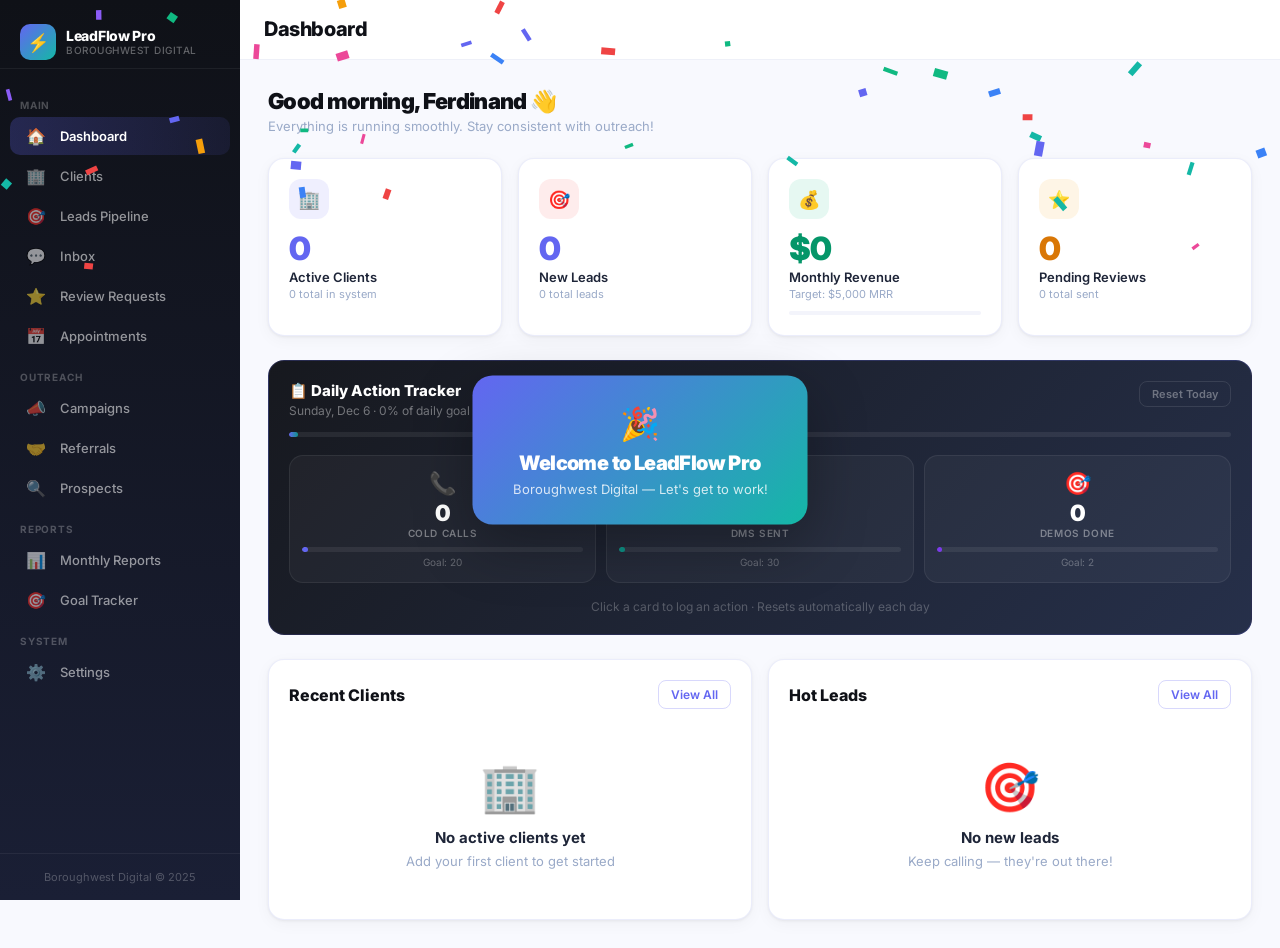
==== commit 388701c9: "Client profile — Find on Google button for review link" ====
--- a/dashboard.html
+++ b/dashboard.html
@@ -607,7 +607,20 @@
         </div>
       </div>
       <div class="form-group"><label class="form-label">Missed Call Text-Back Message</label><textarea class="form-textarea" id="ef-mc" rows="2">${cl.missed_call_message||''}</textarea></div>
-      <div class="form-group"><label class="form-label">Review Request Message</label><textarea class="form-textarea" id="ef-rr" rows="2">${cl.review_request_message||''}</textarea></div>
+      <div class="form-group">
+        <label class="form-label">Google Review Link</label>
+        <div style="display:flex;gap:8px;align-items:center;margin-top:4px">
+          <input class="form-input" id="ef-glink" type="url" value="${cl.google_review_link||''}" placeholder="https://g.page/r/XXXXXXXX/review" style="margin-top:0;flex:1"/>
+          <button type="button" onclick="getGoogleLink('${cl.business_name}','${cl.address||''}')"
+            style="flex-shrink:0;background:#4285f4;color:#fff;border:none;border-radius:8px;padding:9px 12px;font-size:12px;font-weight:700;cursor:pointer;white-space:nowrap">
+            🔍 Find on Google
+          </button>
+        </div>
+        <div style="font-size:11px;color:#9ca3af;margin-top:5px">
+          💡 Click "Find on Google" → opens Maps → click Share → copy link → paste above
+        </div>
+      </div>
+      <div class="form-group"><label class="form-label">Review Request Message</label><textarea class="form-textarea" id="ef-rr" rows="2">${cl.review_request_message||''}</textarea><div style="font-size:11px;color:#9ca3af;margin-top:4px">Use {link} to insert Google review link. Leave blank for default.</div></div>
       <div class="form-group"><label class="form-label">Notes</label><textarea class="form-textarea" id="ef-notes" rows="2">${cl.notes||''}</textarea></div>
       <div style="display:flex;gap:10px;justify-content:flex-end;margin-top:6px">
         <button class="btn btn-ghost" onclick="closeModal()">Cancel</button>
@@ -615,6 +628,13 @@
       </div>
     </div>
   </div>`);
+};
+
+window.getGoogleLink = function(bizName, address){
+  const query = encodeURIComponent((bizName||'business') + ' ' + (address||'Manhattan NYC'));
+  window.open('https://www.google.com/maps/search/'+query, '_blank');
+  // Show a tooltip
+  toast('Google Maps opened — click Share on the listing, copy the link, paste it above ✅');
 };
 
 window.saveEditClient = function(id){
@@ -623,6 +643,7 @@
     owner_name:document.getElementById('ef-oname').value.trim(),
     business_type:document.getElementById('ef-btype').value.trim(),
     phone_number:document.getElementById('ef-phone').value.trim(),
+    google_review_link:document.getElementById('ef-glink').value.trim(),
     email:document.getElementById('ef-email').value.trim(),
     package:document.getElementById('ef-pkg').value,
     status:document.getElementById('ef-status').value,
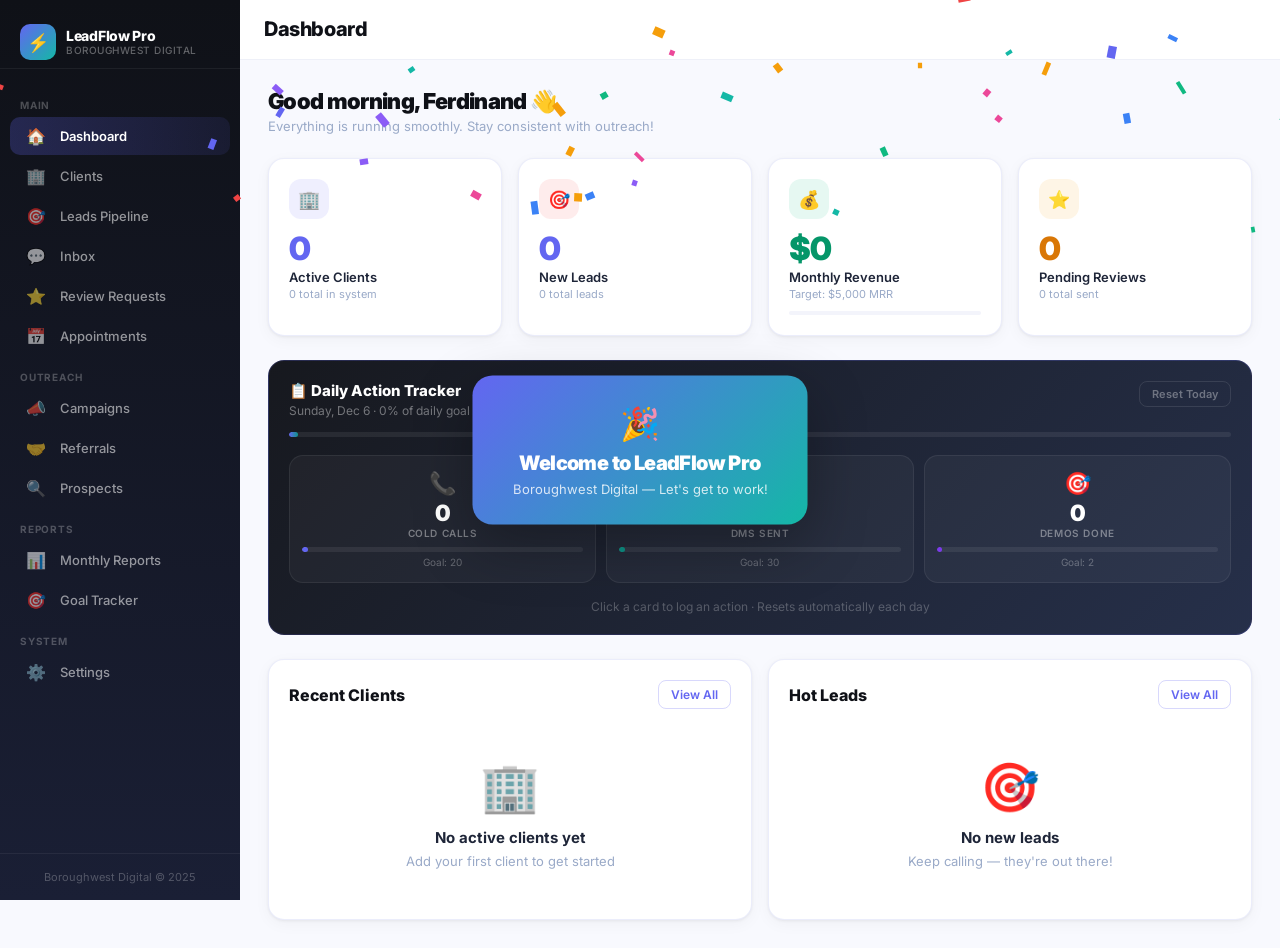
==== commit 2e1cace3: "Upgrade inbox: quick-reply templates + two-pane threading" ====
--- a/dashboard.html
+++ b/dashboard.html
@@ -888,14 +888,25 @@
 // ============================================================
 // INBOX
 // ============================================================
+const QUICK_REPLIES = [
+  { label: '👋 Be right with you', text: "Hey! Thanks for reaching out — I'll get back to you shortly." },
+  { label: '📅 Book appointment',  text: "I'd love to get you scheduled! Reply YES and I'll send over a booking link." },
+  { label: '✅ Confirmed',          text: "You're all set! We look forward to seeing you." },
+  { label: '📞 Call you back',     text: "Hey! Saw your message — I'll give you a quick call shortly." },
+  { label: '🕒 Hours',             text: "We're open Mon\u2013Fri 9am\u20136pm and Sat 10am\u20134pm. How can we help?" },
+  { label: '🙏 Thank you',         text: "Thank you so much \u2014 we really appreciate your support!" },
+  { label: '💰 Pricing',           text: "Happy to share pricing! What service are you looking for?" },
+  { label: '📍 Address',           text: "We're located at {address}. See you soon!" },
+];
+
 function renderInbox(c){
   const messages = DB.Message.list().sort((a,b)=>new Date(b.created_date)-new Date(a.created_date));
   const clients  = DB.Client.list();
 
-  // Group messages into conversations by (client_id + lead_name)
+  // Group into threads by (client_id + lead_phone + platform)
   const convMap = {};
   messages.forEach(m=>{
-    const key = (m.client_id||m.client_name||'') + '||' + (m.lead_name||'unknown');
+    const key = (m.client_id||m.client_name||'') + '||' + (m.lead_phone||m.lead_name||'unknown') + '||' + (m.platform||'');
     if(!convMap[key]) convMap[key]={
       key, client_id:m.client_id, client_name:m.client_name,
       lead_name:m.lead_name, lead_phone:m.lead_phone||'',
@@ -904,45 +915,68 @@
     };
     convMap[key].messages.push(m);
     if(m.direction==='Inbound' && m.status!=='Read') convMap[key].unread++;
+    if(new Date(m.created_date) > new Date(convMap[key].last_time)) {
+      convMap[key].last_time = m.created_date;
+      convMap[key].last_message = m.content;
+    }
   });
+  // Sort messages within each thread oldest-first
+  Object.values(convMap).forEach(cv => cv.messages.sort((a,b)=>new Date(a.created_date)-new Date(b.created_date)));
   const convs = Object.values(convMap).sort((a,b)=>new Date(b.last_time)-new Date(a.last_time));
 
-  // Filter state
   const filter = window._inboxFilter || 'all';
   const clientFilter = window._inboxClientFilter || '';
+  const search = window._inboxSearch || '';
   let filtered = convs;
-  if(filter!=='all') filtered = filtered.filter(c=>c.platform===filter);
-  if(clientFilter) filtered = filtered.filter(c=>c.client_name===clientFilter);
-
-  const totalUnread = convs.reduce((s,c)=>s+c.unread,0);
+  if(filter!=='all') filtered = filtered.filter(cv=>cv.platform===filter);
+  if(clientFilter) filtered = filtered.filter(cv=>cv.client_name===clientFilter);
+  if(search) filtered = filtered.filter(cv=>(cv.lead_name||'').toLowerCase().includes(search.toLowerCase())||(cv.lead_phone||'').includes(search));
+
+  const totalUnread = convs.reduce((s,cv)=>s+cv.unread,0);
+  const activeKey = window._activeConvKey || null;
+  const activeConv = activeKey ? convMap[activeKey] : null;
+
   document.getElementById('topbar-actions').innerHTML=
     `<button class="btn btn-primary btn-sm" onclick="openNewConversation()">+ New Message</button>`;
 
   const platformColors = {'SMS':'#6366f1','Instagram DM':'#ec4899','Facebook DM':'#2563eb','Email':'#0d9488','Phone Call':'#d97706'};
-  const platformIcons  = {'SMS':'💬','Instagram DM':'📸','Facebook DM':'👤','Email':'📧','Phone Call':'📞'};
+  const platformIcons  = {'SMS':'📱','Instagram DM':'📸','Facebook DM':'📘','Email':'📧','Phone Call':'📞'};
 
   c.innerHTML=`
   <style>
-    .conv-row{display:flex;align-items:flex-start;gap:12px;padding:14px 16px;border-bottom:1px solid #f3f4fb;cursor:pointer;transition:background .15s}
+    .conv-list{background:#fff;border-radius:16px;border:1px solid #eef0f8;overflow:hidden;max-height:640px;display:flex;flex-direction:column}
+    .conv-rows{overflow-y:auto;flex:1}
+    .conv-row{display:flex;align-items:flex-start;gap:11px;padding:13px 15px;border-bottom:1px solid #f3f4fb;cursor:pointer;transition:background .12s;border-left:3px solid transparent}
     .conv-row:hover{background:#f8f9ff}
-    .conv-row.unread-row{background:#fafbff}
-    .conv-avatar{width:42px;height:42px;border-radius:50%;display:flex;align-items:center;justify-content:center;font-weight:800;font-size:15px;flex-shrink:0;color:#fff}
-    .inbox-sidebar{background:#fff;border-radius:16px;border:1px solid #eef0f8;overflow:hidden}
-    .thread-box{background:#fff;border-radius:16px;border:1px solid #eef0f8;display:flex;flex-direction:column}
-    .msg-bubble{max-width:72%;padding:10px 14px;border-radius:16px;font-size:13px;line-height:1.5;margin-bottom:8px}
+    .conv-row.active{background:#f3f4ff;border-left:3px solid #6366f1}
+    .conv-row.unread-row .conv-lead{font-weight:800}
+    .conv-avatar{width:38px;height:38px;border-radius:50%;display:flex;align-items:center;justify-content:center;font-weight:800;font-size:13px;flex-shrink:0;color:#fff}
+    .conv-lead{font-size:13px;color:#0f1117;font-weight:600}
+    .conv-sub{font-size:11px;color:#9aaac8;margin-top:1px}
+    .conv-preview{font-size:12px;color:#9aaac8;margin-top:3px;overflow:hidden;text-overflow:ellipsis;white-space:nowrap}
+    .thread-pane{background:#fff;border-radius:16px;border:1px solid #eef0f8;display:flex;flex-direction:column;height:640px}
+    .thread-header{padding:13px 16px;border-bottom:1px solid #f3f4fb;display:flex;align-items:center;gap:10px;flex-shrink:0}
+    .thread-msgs{flex:1;overflow-y:auto;padding:16px;display:flex;flex-direction:column;gap:6px;background:#f8f9ff}
+    .msg-bubble{max-width:72%;padding:10px 14px;border-radius:16px;font-size:13px;line-height:1.5}
     .msg-out{background:#6366f1;color:#fff;border-radius:16px 16px 4px 16px;align-self:flex-end}
-    .msg-in{background:#f3f4fb;color:#1e293b;border-radius:16px 16px 16px 4px;align-self:flex-start}
-    .reply-bar{border-top:1px solid #f3f4fb;padding:12px 16px;display:flex;gap:10px;align-items:flex-end}
-    .reply-input{flex:1;border:1.5px solid #e5e7eb;border-radius:12px;padding:10px 14px;font-size:13px;font-family:inherit;resize:none;outline:none;max-height:120px}
+    .msg-in{background:#fff;color:#1e293b;border:1px solid #eef0f8;border-radius:16px 16px 16px 4px;align-self:flex-start}
+    .quick-bar{padding:10px 14px 6px;border-top:1px solid #f3f4fb;flex-shrink:0}
+    .qr-btn{padding:5px 10px;border-radius:20px;border:1.5px solid #e5e7eb;background:#fff;color:#4338ca;font-size:11px;font-weight:600;cursor:pointer;white-space:nowrap;transition:all .12s}
+    .qr-btn:hover{background:#ede9fe;border-color:#a5b4fc}
+    .reply-bar{padding:10px 14px 14px;display:flex;gap:8px;align-items:flex-end;flex-shrink:0}
+    .reply-input{flex:1;border:1.5px solid #e5e7eb;border-radius:12px;padding:10px 13px;font-size:13px;font-family:inherit;resize:none;outline:none;line-height:1.5}
     .reply-input:focus{border-color:#6366f1}
+    .send-btn{background:#6366f1;color:#fff;border:none;border-radius:12px;padding:10px 18px;font-size:13px;font-weight:700;cursor:pointer;flex-shrink:0;transition:all .15s}
+    .send-btn:disabled{background:#e0e7ff;color:#a5b4fc;cursor:not-allowed}
+    .inbox-hint{font-size:11px;color:#c4cde4;margin-top:5px}
   </style>
 
-  <!-- Stats row -->
-  <div class="grid-3" style="margin-bottom:20px">
+  <!-- Stats -->
+  <div class="grid-3" style="margin-bottom:18px">
     ${[
-      {label:'All Conversations',val:convs.length,color:'#6366f1',bg:'rgba(99,102,241,0.1)',icon:'💬'},
+      {label:'Conversations',val:convs.length,color:'#6366f1',bg:'rgba(99,102,241,0.1)',icon:'💬'},
       {label:'Unread',val:totalUnread,color:'#ef4444',bg:'rgba(239,68,68,0.1)',icon:'🔴'},
-      {label:'Clients Connected',val:new Set(convs.map(c=>c.client_name)).size,color:'#0d9488',bg:'rgba(20,184,166,0.1)',icon:'🏢'},
+      {label:'Clients',val:new Set(convs.map(cv=>cv.client_name)).size,color:'#0d9488',bg:'rgba(20,184,166,0.1)',icon:'🏢'},
     ].map(s=>`<div class="card stat-card">
       <div class="stat-icon" style="background:${s.bg}">${s.icon}</div>
       <div class="stat-value" style="color:${s.color}">${s.val}</div>
@@ -950,50 +984,111 @@
     </div>`).join('')}
   </div>
 
-  <!-- Filter bar -->
-  <div style="display:flex;gap:8px;flex-wrap:wrap;margin-bottom:16px;align-items:center">
-    ${['all','SMS','Instagram DM','Facebook DM','Email'].map(p=>
+  <!-- Filters -->
+  <div style="display:flex;gap:8px;flex-wrap:wrap;margin-bottom:14px;align-items:center">
+    ${['all','SMS','Instagram DM','Facebook DM'].map(p=>
       `<button onclick="window._inboxFilter='${p}';renderInbox(document.getElementById('content'))"
         style="padding:6px 14px;border-radius:20px;border:1.5px solid ${filter===p?'#6366f1':'#e5e7eb'};
         background:${filter===p?'#6366f1':'#fff'};color:${filter===p?'#fff':'#6b7280'};
         font-size:12px;font-weight:600;cursor:pointer">
-        ${p==='all'?'All':platformIcons[p]+' '+p}
+        ${p==='all'?'📬 All':platformIcons[p]+' '+p}
       </button>`
     ).join('')}
-    <select onchange="window._inboxClientFilter=this.value;renderInbox(document.getElementById('content'))"
-      style="margin-left:auto;padding:6px 12px;border-radius:8px;border:1.5px solid #e5e7eb;font-size:12px;color:#374151;background:#fff;cursor:pointer">
-      <option value="">All Clients</option>
-      ${clients.map(cl=>`<option value="${cl.business_name}" ${clientFilter===cl.business_name?'selected':''}>${cl.business_name}</option>`).join('')}
-    </select>
-  </div>
-
-  <!-- Conversation list -->
-  <div class="inbox-sidebar">
-    ${filtered.length===0
-      ?`<div class="empty" style="padding:48px"><div class="empty-icon">💬</div><div class="empty-title">No conversations yet</div><div class="empty-sub">Messages from SMS, Instagram, and Facebook will appear here</div></div>`
-      :filtered.map(conv=>{
-        const initials=(conv.lead_name||'?').split(' ').map(w=>w[0]).join('').toUpperCase().slice(0,2);
-        const color=platformColors[conv.platform]||'#6366f1';
-        const icon=platformIcons[conv.platform]||'💬';
-        const timeAgo=conv.last_time?timeSince(conv.last_time):'';
-        return `<div class="conv-row ${conv.unread>0?'unread-row':''}" onclick="openConversation('${conv.key.replace(/'/g,"\'")}')">
-          <div class="conv-avatar" style="background:${color}">${initials}</div>
-          <div style="flex:1;min-width:0">
-            <div style="display:flex;justify-content:space-between;align-items:center">
-              <div style="font-weight:${conv.unread>0?'800':'600'};font-size:14px;color:#1e293b">${conv.lead_name||'Unknown'}</div>
-              <div style="font-size:11px;color:#9aaac8">${timeAgo}</div>
-            </div>
-            <div style="font-size:12px;color:#6b7280;margin-top:1px">${conv.client_name||''} · <span style="color:${color}">${icon} ${conv.platform||''}</span></div>
-            <div style="font-size:12px;color:${conv.unread>0?'#1e293b':'#9aaac8'};margin-top:3px;overflow:hidden;text-overflow:ellipsis;white-space:nowrap;font-weight:${conv.unread>0?'600':'400'}">${conv.last_message||''}</div>
-          </div>
-          ${conv.unread>0?`<div style="width:8px;height:8px;border-radius:50%;background:#ef4444;flex-shrink:0;margin-top:6px"></div>`:''}
-        </div>`;
-      }).join('')
-    }
+    <input oninput="window._inboxSearch=this.value;renderInbox(document.getElementById('content'))"
+      value="${search}" placeholder="🔍 Search contacts…"
+      style="margin-left:auto;padding:7px 13px;border-radius:10px;border:1.5px solid #e5e7eb;font-size:12px;color:#1e2538;background:#fff;outline:none;min-width:170px"/>
+  </div>
+
+  <!-- Two-pane -->
+  <div style="display:grid;grid-template-columns:${activeConv?'320px 1fr':'1fr'};gap:14px;align-items:start">
+
+    <!-- Thread list -->
+    <div class="conv-list">
+      <div class="conv-rows">
+        ${filtered.length===0
+          ?`<div class="empty" style="padding:48px"><div class="empty-icon">💬</div><div class="empty-title">No conversations yet</div><div class="empty-sub">Messages from SMS, Instagram, and Facebook will appear here</div></div>`
+          :filtered.map(conv=>{
+            const initials=(conv.lead_name||'?').split(' ').map(w=>w[0]).join('').toUpperCase().slice(0,2);
+            const color=platformColors[conv.platform]||'#6366f1';
+            const icon=platformIcons[conv.platform]||'💬';
+            const isActive=activeKey===conv.key;
+            return `<div class="conv-row ${conv.unread>0?'unread-row':''} ${isActive?'active':''}"
+              onclick="window._activeConvKey='${conv.key.replace(/'/g,"\'")}';renderInbox(document.getElementById('content'))">
+              <div class="conv-avatar" style="background:${color}">${initials}</div>
+              <div style="flex:1;min-width:0">
+                <div style="display:flex;justify-content:space-between;align-items:center">
+                  <div class="conv-lead">${conv.lead_name||conv.lead_phone||'Unknown'}</div>
+                  <div style="font-size:11px;color:#c4cde4">${timeSince(conv.last_time)}</div>
+                </div>
+                <div class="conv-sub">${conv.client_name||''} · <span style="color:${color}">${icon} ${conv.platform||''}</span></div>
+                <div class="conv-preview ${conv.unread>0?'conv-lead':''}">${conv.last_message||''}</div>
+              </div>
+              ${conv.unread>0?`<div style="width:8px;height:8px;border-radius:50%;background:#ef4444;flex-shrink:0;margin-top:6px"></div>`:''}
+            </div>`;
+          }).join('')
+        }
+      </div>
+    </div>
+
+    <!-- Thread detail -->
+    ${activeConv?`
+    <div class="thread-pane">
+      <!-- Header -->
+      <div class="thread-header">
+        <div style="width:36px;height:36px;border-radius:50%;background:${platformColors[activeConv.platform]||'#6366f1'};display:flex;align-items:center;justify-content:center;font-weight:800;font-size:12px;color:#fff;flex-shrink:0">
+          ${(activeConv.lead_name||'?').split(' ').map(w=>w[0]).join('').toUpperCase().slice(0,2)}
+        </div>
+        <div style="flex:1">
+          <div style="font-weight:700;font-size:14px;color:#0f1117">${activeConv.lead_name||'Unknown'}</div>
+          <div style="font-size:12px;color:#9aaac8">${activeConv.lead_phone||''} · ${activeConv.client_name} · ${platformIcons[activeConv.platform]||'💬'} ${activeConv.platform}</div>
+        </div>
+        <button onclick="window._activeConvKey=null;renderInbox(document.getElementById('content'))"
+          style="background:none;border:none;font-size:18px;cursor:pointer;color:#c4cde4">✕</button>
+      </div>
+
+      <!-- Messages -->
+      <div class="thread-msgs" id="thread-scroll">
+        ${activeConv.messages.map(m=>`
+          <div style="display:flex;flex-direction:column;align-items:${m.direction==='Outbound'?'flex-end':'flex-start'}">
+            <div class="msg-bubble ${m.direction==='Outbound'?'msg-out':'msg-in'}">${m.content||''}</div>
+            <div style="font-size:10px;color:#c0c9d8;margin-bottom:2px;padding:0 4px">${fmt(m.created_date)}</div>
+          </div>`).join('')}
+      </div>
+
+      <!-- Quick replies -->
+      <div class="quick-bar">
+        <div style="font-size:10px;color:#c4cde4;font-weight:700;margin-bottom:6px;letter-spacing:.05em">QUICK REPLIES</div>
+        <div style="display:flex;gap:6px;flex-wrap:wrap">
+          ${QUICK_REPLIES.map(qr=>`
+            <button class="qr-btn" onclick="document.getElementById('reply-input').value='${qr.text.replace(/'/g,"&#39;")}';document.getElementById('reply-input').focus()">${qr.label}</button>
+          `).join('')}
+        </div>
+      </div>
+
+      <!-- Reply bar -->
+      <div class="reply-bar">
+        <textarea class="reply-input" id="reply-input" rows="2"
+          placeholder="Type a message… or pick a quick reply above"
+          onkeydown="if(event.key==='Enter'&&!event.shiftKey){event.preventDefault();inboxSendReply('${activeConv.client_id||''}','${activeConv.client_name||''}','${activeConv.lead_name||''}','${activeConv.lead_phone||''}','${activeConv.platform||''}','${activeConv.key.replace(/'/g,"\'")}')}"
+        ></textarea>
+        <button class="send-btn" id="send-btn"
+          onclick="inboxSendReply('${activeConv.client_id||''}','${activeConv.client_name||''}','${activeConv.lead_name||''}','${activeConv.lead_phone||''}','${activeConv.platform||''}','${activeConv.key.replace(/'/g,"\\'")}')">
+          Send ↑
+        </button>
+      </div>
+      <div class="inbox-hint" style="padding:0 14px 10px">Enter to send · Shift+Enter for new line</div>
+    </div>`:''}
   </div>`;
+
+  // Auto-scroll to bottom of thread
+  setTimeout(()=>{
+    const s=document.getElementById('thread-scroll');
+    if(s) s.scrollTop=s.scrollHeight;
+  },50);
 }
 
 function timeSince(dateStr){
+  if(!dateStr) return '';
   const diff=Date.now()-new Date(dateStr).getTime();
   const m=Math.floor(diff/60000);
   if(m<1) return 'just now';
@@ -1004,56 +1099,37 @@
   return d+'d ago';
 }
 
-window.openConversation = function(key){
-  const messages = DB.Message.list().sort((a,b)=>new Date(a.created_date)-new Date(b.created_date));
-  const convMap = {};
-  messages.forEach(m=>{
-    const k=(m.client_id||m.client_name||'')+'||'+(m.lead_name||'unknown');
-    if(!convMap[k]) convMap[k]={key:k,client_id:m.client_id,client_name:m.client_name,lead_name:m.lead_name,lead_phone:m.lead_phone||'',platform:m.platform,messages:[]};
-    convMap[k].messages.push(m);
-  });
-  const conv=convMap[key];
-  if(!conv){toast('Conversation not found','error');return;}
-  const platformColors={'SMS':'#6366f1','Instagram DM':'#ec4899','Facebook DM':'#2563eb','Email':'#0d9488','Phone Call':'#d97706'};
-  const platformIcons={'SMS':'💬','Instagram DM':'📸','Facebook DM':'👤','Email':'📧','Phone Call':'📞'};
-  const color=platformColors[conv.platform]||'#6366f1';
-  const icon=platformIcons[conv.platform]||'💬';
-  const canReply = conv.platform==='SMS' && conv.lead_phone;
-
-  showModal(`<div class="modal" style="max-width:560px;width:100%">
-    <div class="modal-header">
-      <div style="display:flex;align-items:center;gap:10px">
-        <div style="width:36px;height:36px;border-radius:50%;background:${color};display:flex;align-items:center;justify-content:center;font-weight:800;font-size:13px;color:#fff">${(conv.lead_name||'?').split(' ').map(w=>w[0]).join('').toUpperCase().slice(0,2)}</div>
-        <div>
-          <div style="font-weight:700;font-size:15px;color:#1e293b">${conv.lead_name||'Unknown'}</div>
-          <div style="font-size:12px;color:#9aaac8">${conv.client_name} · ${icon} ${conv.platform}${conv.lead_phone?' · '+conv.lead_phone:''}</div>
-        </div>
-      </div>
-      <button class="modal-close" onclick="closeModal()">✕</button>
-    </div>
-    <div class="modal-body" style="padding:0">
-      <!-- Thread -->
-      <div style="display:flex;flex-direction:column;padding:16px;gap:4px;max-height:340px;overflow-y:auto;background:#f8f9ff" id="thread-scroll">
-        ${conv.messages.map(m=>`
-          <div style="display:flex;flex-direction:column;align-items:${m.direction==='Outbound'?'flex-end':'flex-start'}">
-            <div class="msg-bubble ${m.direction==='Outbound'?'msg-out':'msg-in'}">${m.content||''}</div>
-            <div style="font-size:10px;color:#c0c9d8;margin-bottom:4px;margin-top:-4px;padding:0 4px">${fmt(m.created_date)}</div>
-          </div>`).join('')}
-      </div>
-      <!-- Reply bar -->
-      ${canReply?`
-      <div class="reply-bar">
-        <textarea class="reply-input" id="reply-text" rows="2" placeholder="Reply via SMS..."></textarea>
-        <button onclick="sendReply('${conv.client_id||''}','${conv.client_name||''}','${conv.lead_name||''}','${conv.lead_phone||''}','${conv.platform||''}')"
-          style="background:#6366f1;color:#fff;border:none;border-radius:10px;padding:10px 16px;font-size:13px;font-weight:700;cursor:pointer;flex-shrink:0">Send</button>
-      </div>`:`
-      <div style="padding:12px 16px;background:#fafafa;border-top:1px solid #f3f4fb;text-align:center;font-size:12px;color:#9aaac8">
-        ${conv.platform==='SMS'&&!conv.lead_phone?'Add a phone number to this lead to enable replies':'Replies via '+conv.platform+' coming soon'}
-      </div>`}
-    </div>
-  </div>`);
-  // Auto-scroll thread to bottom
-  setTimeout(()=>{const el=document.getElementById('thread-scroll');if(el)el.scrollTop=el.scrollHeight;},50);
+window.inboxSendReply = function(clientId, clientName, leadName, leadPhone, platform, convKey){
+  const input = document.getElementById('reply-input');
+  const btn = document.getElementById('send-btn');
+  const text = input ? input.value.trim() : '';
+  if(!text){ toast('Type a message first','error'); return; }
+  if(btn){ btn.disabled=true; btn.textContent='Sending…'; }
+
+  if(platform==='SMS' && leadPhone){
+    fetch('https://superagent-eedd9b5a.base44.app/functions/sendSms',{
+      method:'POST',headers:{'Content-Type':'application/json'},
+      body:JSON.stringify({to:leadPhone,message:text,client_id:clientId,client_name:clientName,lead_name:leadName,type:'manual'})
+    }).then(r=>r.json()).then(d=>{
+      if(d.ok){
+        DB.Message.create({client_id:clientId,client_name:clientName,lead_name:leadName,lead_phone:leadPhone,platform,direction:'Outbound',content:text,status:'Sent'});
+        window._activeConvKey=convKey;
+        renderInbox(document.getElementById('content'));
+        toast('Sent ✅');
+      } else {
+        if(btn){btn.disabled=false;btn.textContent='Send ↑';}
+        toast('SMS failed: '+(d.error||'check Twilio'),'error');
+      }
+    }).catch(()=>{
+      if(btn){btn.disabled=false;btn.textContent='Send ↑';}
+      toast('Network error','error');
+    });
+  } else {
+    DB.Message.create({client_id:clientId,client_name:clientName,lead_name:leadName,lead_phone:leadPhone,platform,direction:'Outbound',content:text,status:'Sent'});
+    window._activeConvKey=convKey;
+    renderInbox(document.getElementById('content'));
+    toast('Message logged ✅');
+  }
 };
 
 window.sendReply = function(clientId, clientName, leadName, leadPhone, platform){
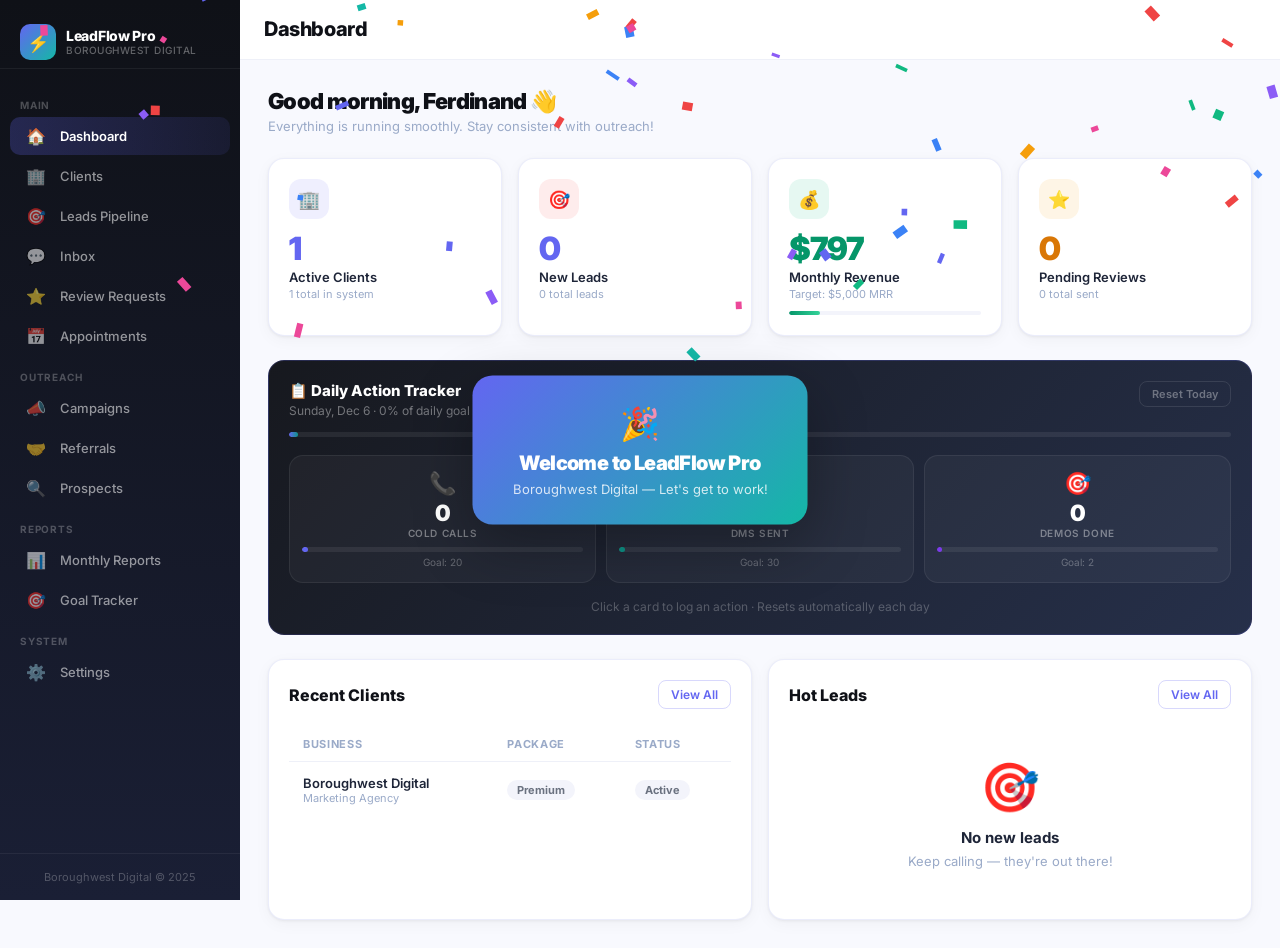
==== commit 20fc8ecb: "Seed demo inbox messages for testing" ====
--- a/dashboard.html
+++ b/dashboard.html
@@ -217,11 +217,34 @@
 // ============================================================
 // DATA LAYER (localStorage)
 // ============================================================
-const DATA_VERSION = 'v4_clean';
+const DATA_VERSION = 'v5_inbox';
 (function(){
   if(localStorage.getItem('leadflow_version') !== DATA_VERSION){
     Object.keys(localStorage).filter(k=>k.startsWith('leadflow')).forEach(k=>localStorage.removeItem(k));
     localStorage.setItem('leadflow_version', DATA_VERSION);
+    const cid = 'demo_client_001';
+    const now = Date.now();
+    const min = 60000;
+    const store = {
+      Client: [{
+        id: cid, business_name: 'Boroughwest Digital', owner_name: 'Ferdinand West',
+        business_type: 'Marketing Agency', phone_number: '2125550100',
+        email: 'west.ferdinand@gmail.com', status: 'Active', package: 'Premium',
+        slug: 'boroughwest-digital', has_physical_location: false,
+        created_date: new Date(now - 7*24*60*min).toISOString()
+      }],
+      Message: [
+        { id:'msg1', client_id:cid, client_name:'Boroughwest Digital', lead_name:'Marcus Johnson', lead_phone:'+12125550188', platform:'SMS', direction:'Inbound',  content:'Hey I saw your ad — how much do you charge?', status:'Unread', created_date: new Date(now - 45*min).toISOString() },
+        { id:'msg2', client_id:cid, client_name:'Boroughwest Digital', lead_name:'Marcus Johnson', lead_phone:'+12125550188', platform:'SMS', direction:'Outbound', content:"Hey! Thanks for reaching out — I'll get back to you shortly.", status:'Sent',  created_date: new Date(now - 44*min).toISOString() },
+        { id:'msg3', client_id:cid, client_name:'Boroughwest Digital', lead_name:'Marcus Johnson', lead_phone:'+12125550188', platform:'SMS', direction:'Inbound',  content:'Cool, also are you open on Saturdays?', status:'Unread', created_date: new Date(now - 30*min).toISOString() },
+        { id:'msg4', client_id:cid, client_name:'Boroughwest Digital', lead_name:'Priya Sharma',   lead_phone:'+12125550244', platform:'SMS', direction:'Inbound',  content:'Hi! I missed your call, what did you need?', status:'Unread', created_date: new Date(now - 120*min).toISOString() },
+        { id:'msg5', client_id:cid, client_name:'Boroughwest Digital', lead_name:'Priya Sharma',   lead_phone:'+12125550244', platform:'SMS', direction:'Outbound', content:"Hey Priya! I'd love to get you scheduled. Reply YES and I'll send a booking link.", status:'Sent', created_date: new Date(now - 118*min).toISOString() },
+        { id:'msg6', client_id:cid, client_name:'Boroughwest Digital', lead_name:'Priya Sharma',   lead_phone:'+12125550244', platform:'SMS', direction:'Inbound',  content:'YES! Please send it over :)', status:'Unread', created_date: new Date(now - 90*min).toISOString() },
+        { id:'msg7', client_id:cid, client_name:'Boroughwest Digital', lead_name:'Derrick Cole',   lead_phone:'+12125550312', platform:'Instagram DM', direction:'Inbound', content:'Yo what are your hours?', status:'Unread', created_date: new Date(now - 180*min).toISOString() },
+      ],
+      Lead: [], ReviewRequest: []
+    };
+    localStorage.setItem('leadflow_data', JSON.stringify(store));
   }
 })();
 
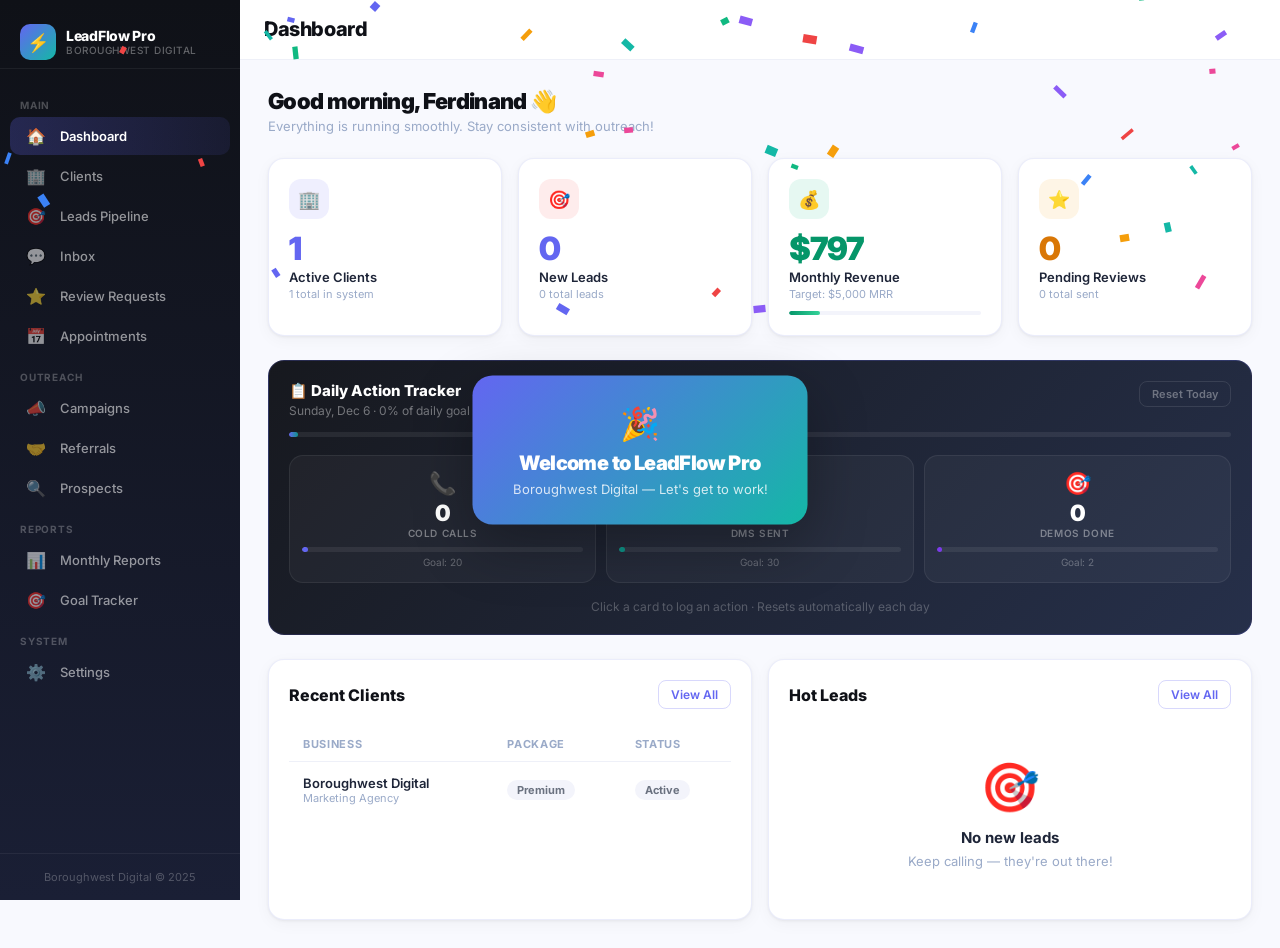
==== commit 9aed92db: "Smart auto-suggest reply: reads customer intent, pre-fills reply box" ====
--- a/dashboard.html
+++ b/dashboard.html
@@ -911,16 +911,35 @@
 // ============================================================
 // INBOX
 // ============================================================
-const QUICK_REPLIES = [
-  { label: '👋 Be right with you', text: "Hey! Thanks for reaching out — I'll get back to you shortly." },
-  { label: '📅 Book appointment',  text: "I'd love to get you scheduled! Reply YES and I'll send over a booking link." },
-  { label: '✅ Confirmed',          text: "You're all set! We look forward to seeing you." },
-  { label: '📞 Call you back',     text: "Hey! Saw your message — I'll give you a quick call shortly." },
-  { label: '🕒 Hours',             text: "We're open Mon\u2013Fri 9am\u20136pm and Sat 10am\u20134pm. How can we help?" },
-  { label: '🙏 Thank you',         text: "Thank you so much \u2014 we really appreciate your support!" },
-  { label: '💰 Pricing',           text: "Happy to share pricing! What service are you looking for?" },
-  { label: '📍 Address',           text: "We're located at {address}. See you soon!" },
-];
+function smartSuggest(lastMsg, client) {
+  const t = (lastMsg || '').toLowerCase();
+  const bookingLink = client ? ('https://superagent-eedd9b5a.base44.app/functions/bookAppointment?client=' + (client.slug || '')) : '';
+  const address = (client && client.address) ? client.address : '';
+
+  if (/\b(book|schedul|appoint|come in|set up|availab|slot|when can|yes|yeah|yep|sure|ok|okay)\b/.test(t))
+    return bookingLink
+      ? 'Here\u2019s our booking link \u2014 grab a time that works for you: ' + bookingLink
+      : 'I\u2019d love to get you scheduled! Let me know what day works best for you.';
+
+  if (/\b(price|cost|how much|charge|rate|fee|quote|estimate)\b/.test(t))
+    return 'Happy to help with pricing! What service are you looking for?';
+
+  if (/\b(hour|open|close|when|what time|today|weekend|saturday|sunday)\b/.test(t))
+    return 'We\u2019re open Mon\u2013Fri 9am\u20136pm and Sat 10am\u20134pm. Anything else I can help with?';
+
+  if (/\b(where|address|location|direction|find you|map|near)\b/.test(t))
+    return address
+      ? 'We\u2019re located at ' + address + '. See you soon!'
+      : 'Happy to share our address \u2014 just give me one moment!';
+
+  if (/\b(miss|call|rang|what did you|you called)\b/.test(t))
+    return 'Hey! Sorry I missed you. I\u2019d love to get you taken care of \u2014 reply YES and I\u2019ll send a booking link.';
+
+  if (/\b(thank|thanks|appreciate|great|awesome|perfect|love it)\b/.test(t))
+    return 'Thank you so much \u2014 we really appreciate it! Let us know if there\u2019s anything else we can do.';
+
+  return 'Hey! Thanks for reaching out \u2014 how can I help you today?';
+}
 
 function renderInbox(c){
   const messages = DB.Message.list().sort((a,b)=>new Date(b.created_date)-new Date(a.created_date));
@@ -1078,28 +1097,36 @@
           </div>`).join('')}
       </div>
 
-      <!-- Quick replies -->
-      <div class="quick-bar">
-        <div style="font-size:10px;color:#c4cde4;font-weight:700;margin-bottom:6px;letter-spacing:.05em">QUICK REPLIES</div>
-        <div style="display:flex;gap:6px;flex-wrap:wrap">
-          ${QUICK_REPLIES.map(qr=>`
-            <button class="qr-btn" onclick="document.getElementById('reply-input').value='${qr.text.replace(/'/g,"&#39;")}';document.getElementById('reply-input').focus()">${qr.label}</button>
-          `).join('')}
+      <!-- Smart suggested reply -->
+      ${(()=>{
+        const lastInbound = [...activeConv.messages].reverse().find(m=>m.direction==='Inbound');
+        const convClient = clients.find(cl=>cl.id===activeConv.client_id);
+        const suggested = smartSuggest(lastInbound ? lastInbound.content : '', convClient || null);
+        const safeText = suggested.replace(/\\/g,'\\\\').replace(/`/g,'\\`').replace(/\$/g,'\\$');
+        return `
+      <div style="padding:10px 14px 4px;border-top:1px solid #f3f4fb;flex-shrink:0">
+        <div style="font-size:10px;color:#a5b4fc;font-weight:700;margin-bottom:6px;letter-spacing:.05em">SUGGESTED REPLY</div>
+        <div style="background:rgba(99,102,241,0.05);border:1.5px solid rgba(99,102,241,0.18);border-radius:10px;padding:10px 13px;font-size:13px;color:#3d4d6e;line-height:1.5;cursor:pointer;transition:background .15s"
+          onmouseover="this.style.background='rgba(99,102,241,0.1)'" onmouseout="this.style.background='rgba(99,102,241,0.05)'"
+          onclick="(function(){var el=document.getElementById('reply-input');el.value=\`${safeText}\`;el.focus();el.select();})()">
+          <div>${suggested}</div>
+          <div style="font-size:10px;color:#a5b4fc;margin-top:5px">Tap to load &rarr; edit if needed &rarr; Send</div>
         </div>
-      </div>
+      </div>`;
+      })()}
 
       <!-- Reply bar -->
       <div class="reply-bar">
         <textarea class="reply-input" id="reply-input" rows="2"
-          placeholder="Type a message… or pick a quick reply above"
+          placeholder="Tap suggestion above, or type your own…"
           onkeydown="if(event.key==='Enter'&&!event.shiftKey){event.preventDefault();inboxSendReply('${activeConv.client_id||''}','${activeConv.client_name||''}','${activeConv.lead_name||''}','${activeConv.lead_phone||''}','${activeConv.platform||''}','${activeConv.key.replace(/'/g,"\'")}')}"
         ></textarea>
         <button class="send-btn" id="send-btn"
-          onclick="inboxSendReply('${activeConv.client_id||''}','${activeConv.client_name||''}','${activeConv.lead_name||''}','${activeConv.lead_phone||''}','${activeConv.platform||''}','${activeConv.key.replace(/'/g,"\\'")}')">
+          onclick="inboxSendReply('${activeConv.client_id||''}','${activeConv.client_name||''}','${activeConv.lead_name||''}','${activeConv.lead_phone||''}','${activeConv.platform||''}','${activeConv.key.replace(/'/g,"\'")}')">
           Send ↑
         </button>
       </div>
-      <div class="inbox-hint" style="padding:0 14px 10px">Enter to send · Shift+Enter for new line</div>
+      <div class="inbox-hint" style="padding:0 14px 10px">Tap suggestion · Enter to send</div>
     </div>`:''}
   </div>`;
 
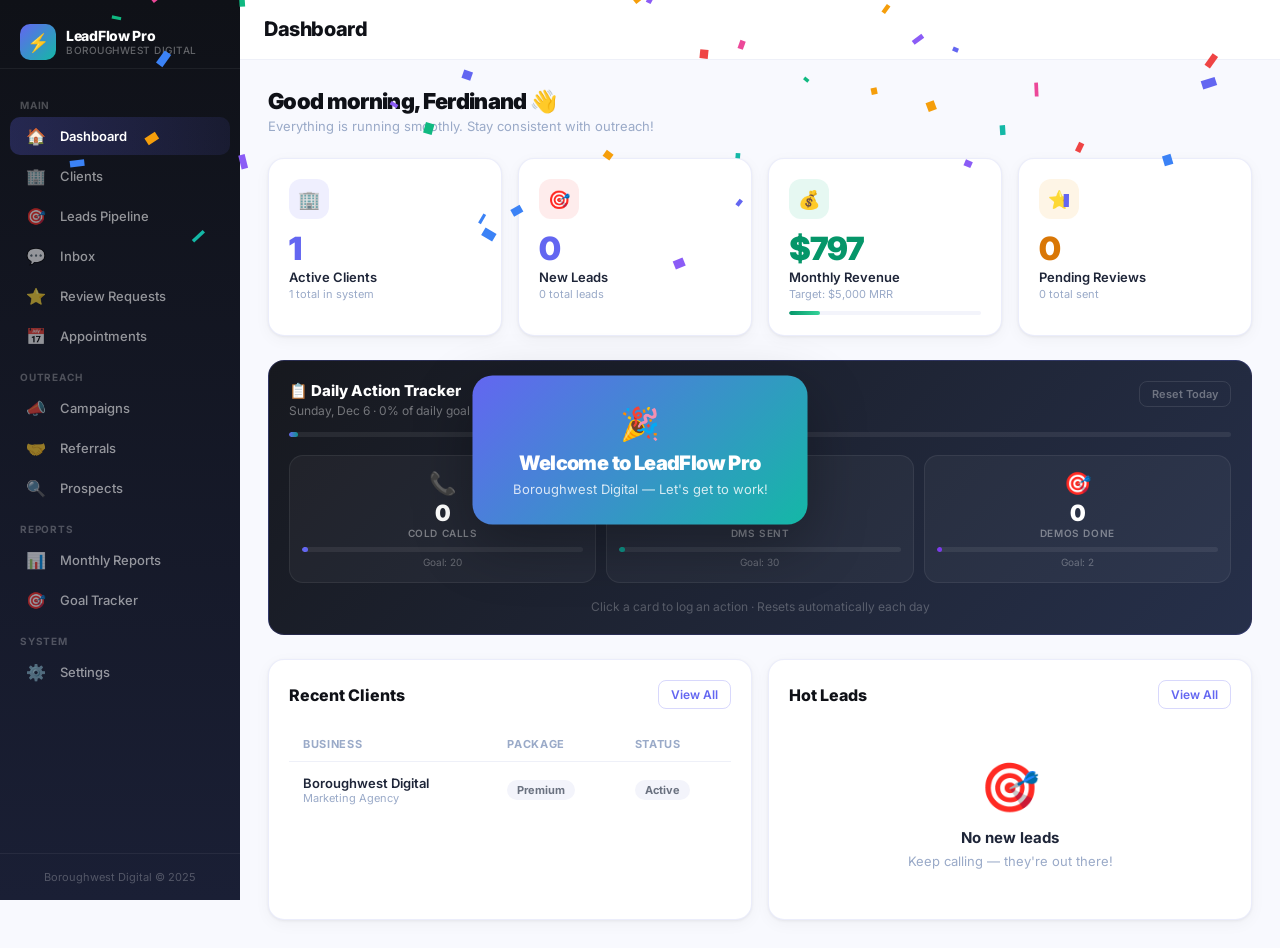
==== commit 8b1798c9: "Add drag-and-drop Kanban prospect pipeline" ====
--- a/dashboard.html
+++ b/dashboard.html
@@ -1559,10 +1559,11 @@
 // PROSPECTS
 // ============================================================
 function renderProspects(c){
-  let tab=window._prospectTab||'calltracker';
+  let tab=window._prospectTab||'pipeline';
   window._prospectTab=tab;
 
   const tabs=[
+    {id:'pipeline',label:'🎯 Pipeline'},
     {id:'calltracker',label:'📞 Call Tracker'},
     {id:'scripts',label:'📋 Cold Call Scripts'},
     {id:'whybw',label:'💡 Why Boroughwest Digital'},
@@ -1590,6 +1591,7 @@
   const pc=document.getElementById('prospect-content');
   if(!pc) return;
   switch(tab){
+    case 'pipeline': renderProspectPipeline(pc); break;
     case 'calltracker': renderCallTracker(pc); break;
     case 'scripts': renderScripts(pc); break;
     case 'whybw': renderWhyBW(pc); break;
@@ -1597,6 +1599,163 @@
     case 'closing': renderClosing(pc); break;
   }
 }
+
+// ── PROSPECT PIPELINE (Kanban) ──────────────────────────────────────────────
+const PSTAGES=[
+  {id:'Found',     emoji:'🔍', color:'#6b7280', bg:'rgba(107,114,128,0.1)'},
+  {id:'Contacted', emoji:'📞', color:'#6366f1', bg:'rgba(99,102,241,0.1)'},
+  {id:'Interested',emoji:'🔥', color:'#d97706', bg:'rgba(245,158,11,0.1)'},
+  {id:'Demo',      emoji:'📅', color:'#7c3aed', bg:'rgba(124,58,237,0.1)'},
+  {id:'Closed',    emoji:'✅', color:'#059669', bg:'rgba(5,150,105,0.1)'},
+  {id:'Dead',      emoji:'❌', color:'#dc2626', bg:'rgba(220,38,38,0.1)'},
+];
+
+function getProspects(){ try{ return JSON.parse(localStorage.getItem('bwd_prospects')||'[]'); }catch{ return []; } }
+function saveProspectsDB(data){ localStorage.setItem('bwd_prospects',JSON.stringify(data)); }
+
+function renderProspectPipeline(c){
+  const prospects=getProspects();
+  const closedCount=prospects.filter(p=>p.stage==='Closed').length;
+  const activeCount=prospects.filter(p=>!['Dead'].includes(p.stage)).length;
+
+  c.innerHTML=`
+  <div class="grid-3" style="margin-bottom:20px">
+    ${[
+      {label:'Total Prospects',val:prospects.length,color:'#6366f1',bg:'rgba(99,102,241,0.1)',icon:'🔍'},
+      {label:'Active',val:activeCount,color:'#d97706',bg:'rgba(245,158,11,0.1)',icon:'🔥'},
+      {label:'Closed',val:closedCount,color:'#059669',bg:'rgba(5,150,105,0.1)',icon:'✅'},
+    ].map(s=>`<div class="card stat-card">
+      <div class="stat-icon" style="background:${s.bg}">${s.icon}</div>
+      <div class="stat-value" style="color:${s.color}">${s.val}</div>
+      <div class="stat-label">${s.label}</div>
+    </div>`).join('')}
+  </div>
+
+  <div class="card card-p" style="margin-bottom:20px">
+    <div class="section-header">
+      <div class="section-title">Add Prospect</div>
+    </div>
+    <div style="display:flex;gap:10px;flex-wrap:wrap;align-items:flex-end">
+      <div style="flex:2;min-width:150px"><label class="form-label">Business Name *</label><input class="form-input" id="pp-biz" placeholder="Tony's Barbershop"/></div>
+      <div style="flex:1;min-width:130px"><label class="form-label">Owner Name</label><input class="form-input" id="pp-owner" placeholder="Tony Rivera"/></div>
+      <div style="flex:1;min-width:110px"><label class="form-label">Phone</label><input class="form-input" id="pp-phone" placeholder="212-555-0100"/></div>
+      <div style="flex:1;min-width:120px"><label class="form-label">Neighborhood</label><input class="form-input" id="pp-hood" placeholder="Midtown, Harlem…"/></div>
+      <div style="flex:1;min-width:130px"><label class="form-label">Business Type</label>
+        <select class="form-select" id="pp-type">
+          <option value="">Select…</option>
+          ${['Hair Salon','Barbershop','Nail Salon','Restaurant','Plumber','Electrician','HVAC','Dentist','Auto Repair','Gym','Chiropractor','Landscaper','Vet','Other'].map(t=>`<option>${t}</option>`).join('')}
+        </select>
+      </div>
+      <div style="flex:1;min-width:120px"><label class="form-label">Stage</label>
+        <select class="form-select" id="pp-stage">
+          ${PSTAGES.map(s=>`<option value="${s.id}">${s.emoji} ${s.id}</option>`).join('')}
+        </select>
+      </div>
+      <div style="flex:3;min-width:180px"><label class="form-label">Notes</label><input class="form-input" id="pp-notes" placeholder="Left voicemail, follow up Tuesday…"/></div>
+      <button class="btn btn-primary" style="height:38px;flex-shrink:0" onclick="addProspect()">+ Add</button>
+    </div>
+  </div>
+
+  <div style="overflow-x:auto;padding-bottom:12px">
+    <div style="display:flex;gap:12px;min-width:fit-content" id="kanban-board">
+      ${PSTAGES.map(stage=>{
+        const group=prospects.filter(p=>p.stage===stage.id);
+        return `<div
+          class="kanban-col"
+          data-stage="${stage.id}"
+          ondragover="event.preventDefault();this.style.background='rgba(99,102,241,0.06)'"
+          ondragleave="this.style.background=''"
+          ondrop="dropProspect(event,'${stage.id}')"
+          style="width:185px;min-height:420px;background:rgba(248,249,252,0.9);border-radius:14px;padding:12px 10px;border:1.5px solid rgba(99,102,241,0.08);flex-shrink:0;transition:background 0.15s"
+        >
+          <div style="display:flex;align-items:center;justify-content:space-between;margin-bottom:12px">
+            <div style="display:flex;align-items:center;gap:5px">
+              <span style="font-size:14px">${stage.emoji}</span>
+              <span style="font-weight:700;font-size:12px;color:${stage.color}">${stage.id}</span>
+            </div>
+            <span style="font-size:11px;font-weight:700;background:${stage.bg};color:${stage.color};border-radius:99px;padding:2px 8px">${group.length}</span>
+          </div>
+          <div id="col-${stage.id}">
+            ${group.map(p=>prospectCard(p)).join('')}
+            ${group.length===0?`<div style="font-size:11px;color:rgba(155,170,200,0.5);text-align:center;padding:20px 0;font-style:italic">Drop here</div>`:''}
+          </div>
+        </div>`;
+      }).join('')}
+    </div>
+  </div>`;
+}
+
+function prospectCard(p){
+  const stage=PSTAGES.find(s=>s.id===p.stage)||PSTAGES[0];
+  return `<div
+    class="kanban-card"
+    draggable="true"
+    data-id="${p.id}"
+    ondragstart="dragProspect(event,'${p.id}')"
+    ondragend="this.style.opacity='1'"
+    style="background:white;border-radius:10px;padding:12px;margin-bottom:8px;border:1px solid rgba(99,102,241,0.1);box-shadow:0 1px 4px rgba(0,0,0,0.05);cursor:grab;user-select:none"
+    onmouseenter="this.style.boxShadow='0 4px 14px rgba(99,102,241,0.15)';this.style.borderColor='#a5b4fc'"
+    onmouseleave="this.style.boxShadow='0 1px 4px rgba(0,0,0,0.05)';this.style.borderColor='rgba(99,102,241,0.1)'"
+  >
+    <div style="font-weight:700;font-size:13px;color:#0f1117;margin-bottom:2px;line-height:1.3">${p.business_name}</div>
+    ${p.owner_name?`<div style="font-size:11px;color:#9aaac8;margin-bottom:4px">${p.owner_name}</div>`:''}
+    ${p.business_type?`<div style="font-size:10px;font-weight:600;color:#6b7fa8;background:rgba(99,102,241,0.06);border-radius:5px;padding:2px 6px;display:inline-block;margin-bottom:4px">${p.business_type}</div>`:''}
+    ${p.neighborhood?`<div style="font-size:11px;color:#9aaac8">📍 ${p.neighborhood}</div>`:''}
+    ${p.phone?`<div style="font-size:11px;color:#6b7fa8;margin-top:2px">📱 ${p.phone}</div>`:''}
+    ${p.notes?`<div style="font-size:11px;color:#9aaac8;margin-top:6px;font-style:italic;line-height:1.4;border-top:1px solid rgba(99,102,241,0.07);padding-top:6px">${p.notes.length>60?p.notes.slice(0,60)+'…':p.notes}</div>`:''}
+    <div style="display:flex;justify-content:space-between;align-items:center;margin-top:8px;padding-top:6px;border-top:1px solid rgba(99,102,241,0.07)">
+      <select onchange="moveProspect('${p.id}',this.value)" onclick="event.stopPropagation()" style="font-size:10px;font-weight:700;border-radius:99px;padding:2px 6px;border:1px solid rgba(99,102,241,0.12);background:${stage.bg};color:${stage.color};cursor:pointer;outline:none">
+        ${PSTAGES.map(s=>`<option value="${s.id}" ${s.id===p.stage?'selected':''}>${s.emoji} ${s.id}</option>`).join('')}
+      </select>
+      <button onclick="deleteProspectCard('${p.id}')" style="font-size:11px;padding:3px 8px;border-radius:6px;border:none;background:rgba(239,68,68,0.07);color:#ef4444;cursor:pointer;font-weight:600">✕</button>
+    </div>
+  </div>`;
+}
+
+window.dragProspect = function(e, id){
+  e.dataTransfer.setData('prospectId', id);
+  e.target.style.opacity='0.5';
+};
+
+window.dropProspect = function(e, stage){
+  e.preventDefault();
+  e.currentTarget.style.background='';
+  const id=e.dataTransfer.getData('prospectId');
+  if(id) moveProspect(id, stage);
+};
+
+window.moveProspect = function(id, stage){
+  const prospects=getProspects();
+  const idx=prospects.findIndex(p=>p.id===id);
+  if(idx>-1){ prospects[idx].stage=stage; saveProspectsDB(prospects); }
+  renderProspectPipeline(document.getElementById('prospect-content'));
+};
+
+window.addProspect = function(){
+  const biz=document.getElementById('pp-biz').value.trim();
+  if(!biz){ toast('Business name required','error'); return; }
+  const prospects=getProspects();
+  prospects.push({
+    id:'p'+Date.now(),
+    business_name:biz,
+    owner_name:document.getElementById('pp-owner').value.trim(),
+    phone:document.getElementById('pp-phone').value.trim(),
+    neighborhood:document.getElementById('pp-hood').value.trim(),
+    business_type:document.getElementById('pp-type').value,
+    stage:document.getElementById('pp-stage').value||'Found',
+    notes:document.getElementById('pp-notes').value.trim(),
+    created:Date.now()
+  });
+  saveProspectsDB(prospects);
+  toast('Prospect added ✅');
+  renderProspectPipeline(document.getElementById('prospect-content'));
+};
+
+window.deleteProspectCard = function(id){
+  const prospects=getProspects().filter(p=>p.id!==id);
+  saveProspectsDB(prospects);
+  renderProspectPipeline(document.getElementById('prospect-content'));
+};
 
 function renderCallTracker(c){
   const calls=JSON.parse(localStorage.getItem('call_log')||'[]');
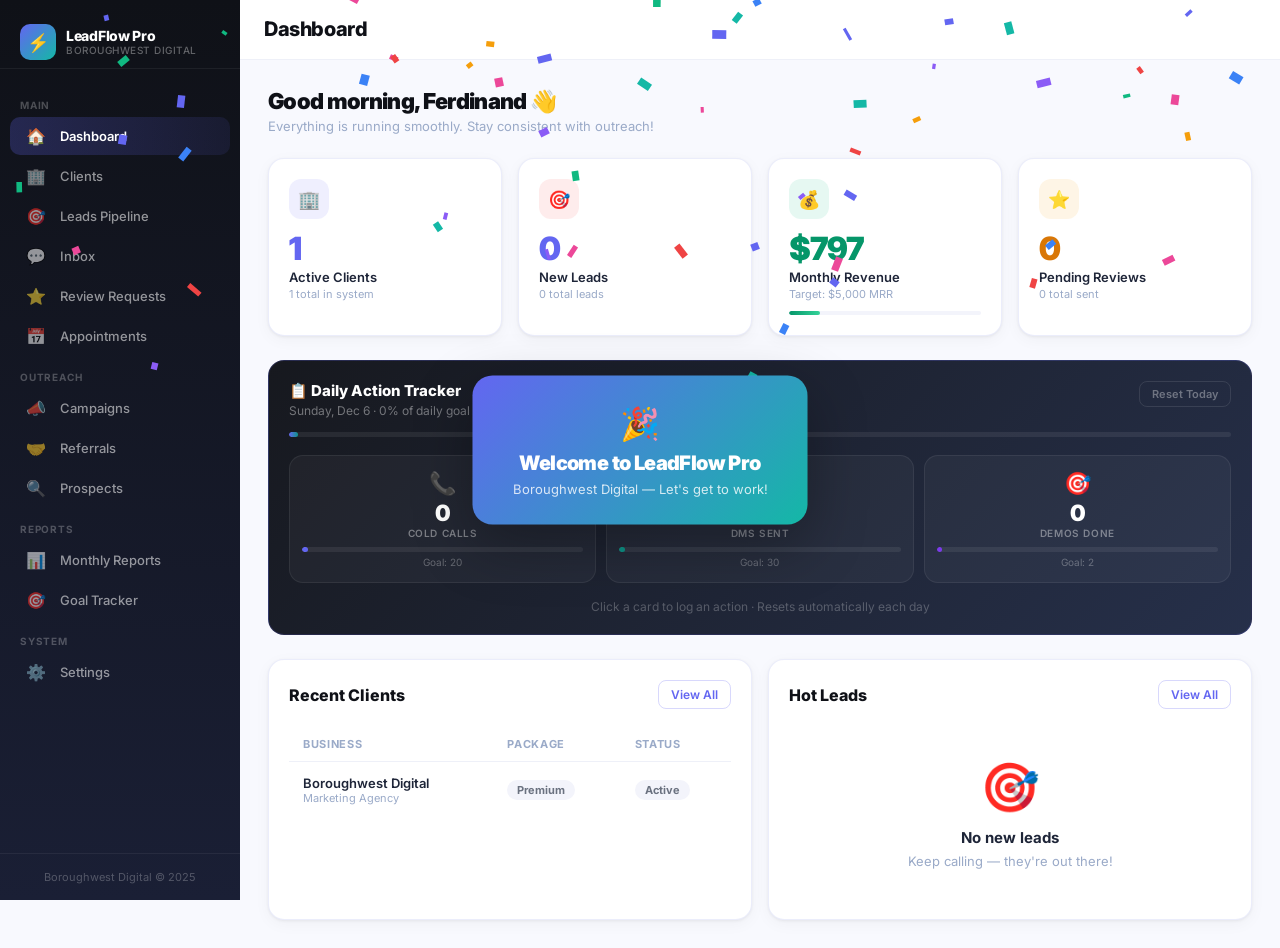
==== commit 829ab212: "Fix nested template literals crashing on mobile" ====
--- a/dashboard.html
+++ b/dashboard.html
@@ -1686,30 +1686,27 @@
 }
 
 function prospectCard(p){
-  const stage=PSTAGES.find(s=>s.id===p.stage)||PSTAGES[0];
-  return `<div
-    class="kanban-card"
-    draggable="true"
-    data-id="${p.id}"
-    ondragstart="dragProspect(event,'${p.id}')"
-    ondragend="this.style.opacity='1'"
-    style="background:white;border-radius:10px;padding:12px;margin-bottom:8px;border:1px solid rgba(99,102,241,0.1);box-shadow:0 1px 4px rgba(0,0,0,0.05);cursor:grab;user-select:none"
-    onmouseenter="this.style.boxShadow='0 4px 14px rgba(99,102,241,0.15)';this.style.borderColor='#a5b4fc'"
-    onmouseleave="this.style.boxShadow='0 1px 4px rgba(0,0,0,0.05)';this.style.borderColor='rgba(99,102,241,0.1)'"
-  >
-    <div style="font-weight:700;font-size:13px;color:#0f1117;margin-bottom:2px;line-height:1.3">${p.business_name}</div>
-    ${p.owner_name?`<div style="font-size:11px;color:#9aaac8;margin-bottom:4px">${p.owner_name}</div>`:''}
-    ${p.business_type?`<div style="font-size:10px;font-weight:600;color:#6b7fa8;background:rgba(99,102,241,0.06);border-radius:5px;padding:2px 6px;display:inline-block;margin-bottom:4px">${p.business_type}</div>`:''}
-    ${p.neighborhood?`<div style="font-size:11px;color:#9aaac8">📍 ${p.neighborhood}</div>`:''}
-    ${p.phone?`<div style="font-size:11px;color:#6b7fa8;margin-top:2px">📱 ${p.phone}</div>`:''}
-    ${p.notes?`<div style="font-size:11px;color:#9aaac8;margin-top:6px;font-style:italic;line-height:1.4;border-top:1px solid rgba(99,102,241,0.07);padding-top:6px">${p.notes.length>60?p.notes.slice(0,60)+'…':p.notes}</div>`:''}
-    <div style="display:flex;justify-content:space-between;align-items:center;margin-top:8px;padding-top:6px;border-top:1px solid rgba(99,102,241,0.07)">
-      <select onchange="moveProspect('${p.id}',this.value)" onclick="event.stopPropagation()" style="font-size:10px;font-weight:700;border-radius:99px;padding:2px 6px;border:1px solid rgba(99,102,241,0.12);background:${stage.bg};color:${stage.color};cursor:pointer;outline:none">
-        ${PSTAGES.map(s=>`<option value="${s.id}" ${s.id===p.stage?'selected':''}>${s.emoji} ${s.id}</option>`).join('')}
-      </select>
-      <button onclick="deleteProspectCard('${p.id}')" style="font-size:11px;padding:3px 8px;border-radius:6px;border:none;background:rgba(239,68,68,0.07);color:#ef4444;cursor:pointer;font-weight:600">✕</button>
-    </div>
-  </div>`;
+  var stage=PSTAGES.find(function(s){return s.id===p.stage;})||PSTAGES[0];
+  var ownerHtml=p.owner_name?'<div style="font-size:11px;color:#9aaac8;margin-bottom:4px">'+p.owner_name+'</div>':'';
+  var typeHtml=p.business_type?'<div style="font-size:10px;font-weight:600;color:#6b7fa8;background:rgba(99,102,241,0.06);border-radius:5px;padding:2px 6px;display:inline-block;margin-bottom:4px">'+p.business_type+'</div>':'';
+  var hoodHtml=p.neighborhood?'<div style="font-size:11px;color:#9aaac8">&#128205; '+p.neighborhood+'</div>':'';
+  var phoneHtml=p.phone?'<div style="font-size:11px;color:#6b7fa8;margin-top:2px">&#128241; '+p.phone+'</div>':'';
+  var notesTxt=p.notes?(p.notes.length>60?p.notes.slice(0,60)+'…':p.notes):'';
+  var notesHtml=notesTxt?'<div style="font-size:11px;color:#9aaac8;margin-top:6px;font-style:italic;line-height:1.4;border-top:1px solid rgba(99,102,241,0.07);padding-top:6px">'+notesTxt+'</div>':'';
+  var optionsHtml=PSTAGES.map(function(s){return '<option value="'+s.id+'"'+(s.id===p.stage?' selected':'')+'>'+s.emoji+' '+s.id+'</option>';}).join('');
+  return '<div class="kanban-card" draggable="true" data-id="'+p.id+'"'
+    +' ondragstart="dragProspect(event,\''+p.id+'\');"'
+    +' ondragend="this.style.opacity=\'1\';"'
+    +' style="background:white;border-radius:10px;padding:12px;margin-bottom:8px;border:1px solid rgba(99,102,241,0.1);box-shadow:0 1px 4px rgba(0,0,0,0.05);cursor:grab;user-select:none"'
+    +' onmouseenter="this.style.boxShadow=\'0 4px 14px rgba(99,102,241,0.15)\';this.style.borderColor=\'#a5b4fc\'"'
+    +' onmouseleave="this.style.boxShadow=\'0 1px 4px rgba(0,0,0,0.05)\';this.style.borderColor=\'rgba(99,102,241,0.1)\'"'
+    +'>'
+    +'<div style="font-weight:700;font-size:13px;color:#0f1117;margin-bottom:2px;line-height:1.3">'+p.business_name+'</div>'
+    +ownerHtml+typeHtml+hoodHtml+phoneHtml+notesHtml
+    +'<div style="display:flex;justify-content:space-between;align-items:center;margin-top:8px;padding-top:6px;border-top:1px solid rgba(99,102,241,0.07)">'
+    +'<select onchange="moveProspect(\''+p.id+'\',this.value)" onclick="event.stopPropagation()" style="font-size:10px;font-weight:700;border-radius:99px;padding:2px 6px;border:1px solid rgba(99,102,241,0.12);background:'+stage.bg+';color:'+stage.color+';cursor:pointer;outline:none">'+optionsHtml+'</select>'
+    +'<button onclick="deleteProspectCard(\''+p.id+'\')" style="font-size:11px;padding:3px 8px;border-radius:6px;border:none;background:rgba(239,68,68,0.07);color:#ef4444;cursor:pointer;font-weight:600">&#10005;</button>'
+    +'</div></div>';
 }
 
 window.dragProspect = function(e, id){
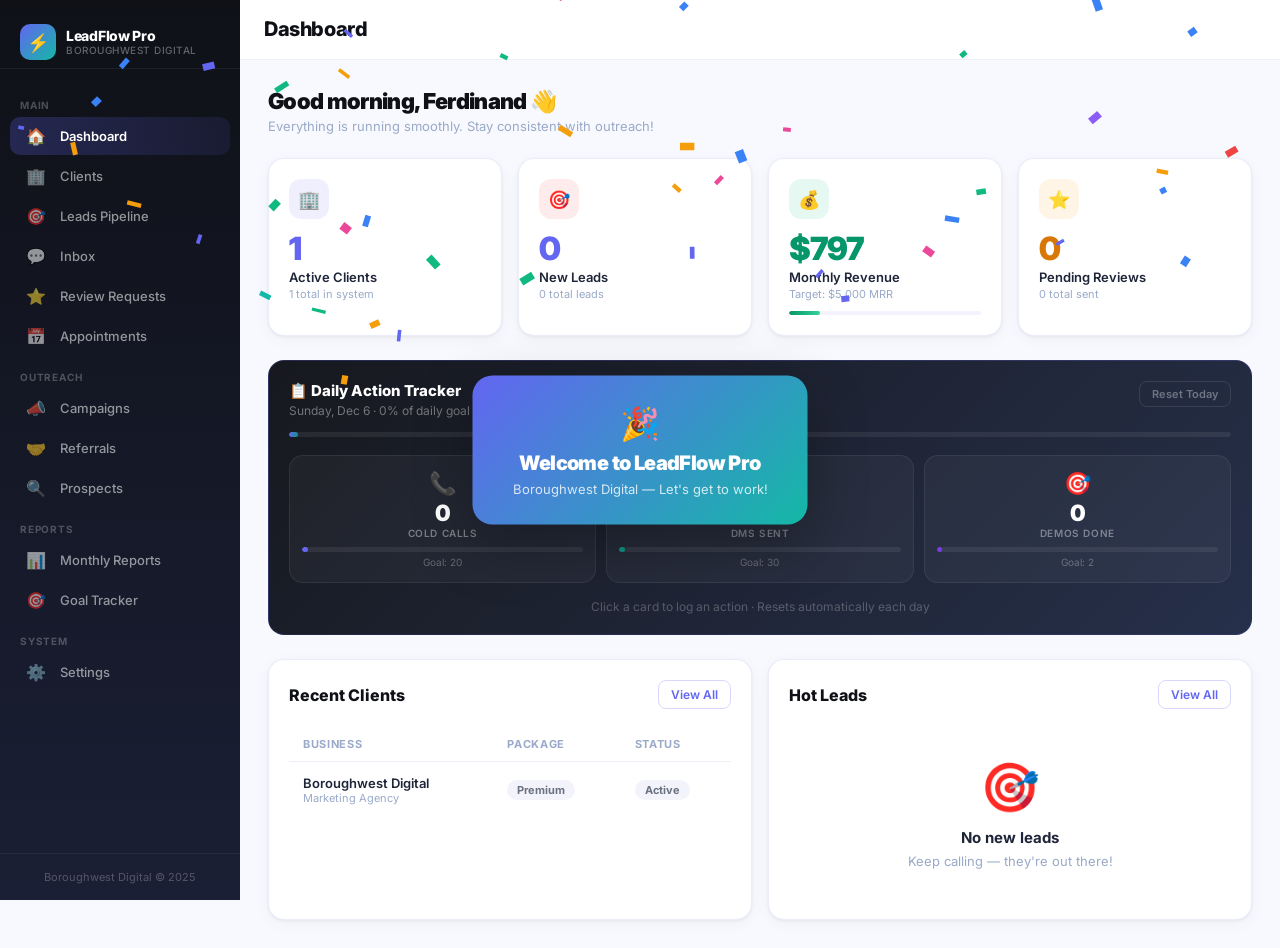
==== commit 45a71580: "Fix Kanban: remove all nested template literals, rewrite with string concat" ====
--- a/dashboard.html
+++ b/dashboard.html
@@ -1601,7 +1601,7 @@
 }
 
 // ── PROSPECT PIPELINE (Kanban) ──────────────────────────────────────────────
-const PSTAGES=[
+var PSTAGES=[
   {id:'Found',     emoji:'🔍', color:'#6b7280', bg:'rgba(107,114,128,0.1)'},
   {id:'Contacted', emoji:'📞', color:'#6366f1', bg:'rgba(99,102,241,0.1)'},
   {id:'Interested',emoji:'🔥', color:'#d97706', bg:'rgba(245,158,11,0.1)'},
@@ -1610,101 +1610,100 @@
   {id:'Dead',      emoji:'❌', color:'#dc2626', bg:'rgba(220,38,38,0.1)'},
 ];
 
-function getProspects(){ try{ return JSON.parse(localStorage.getItem('bwd_prospects')||'[]'); }catch{ return []; } }
+function getProspects(){ try{ return JSON.parse(localStorage.getItem('bwd_prospects')||'[]'); }catch(e){ return []; } }
 function saveProspectsDB(data){ localStorage.setItem('bwd_prospects',JSON.stringify(data)); }
 
 function renderProspectPipeline(c){
-  const prospects=getProspects();
-  const closedCount=prospects.filter(p=>p.stage==='Closed').length;
-  const activeCount=prospects.filter(p=>!['Dead'].includes(p.stage)).length;
-
-  c.innerHTML=`
-  <div class="grid-3" style="margin-bottom:20px">
-    ${[
-      {label:'Total Prospects',val:prospects.length,color:'#6366f1',bg:'rgba(99,102,241,0.1)',icon:'🔍'},
-      {label:'Active',val:activeCount,color:'#d97706',bg:'rgba(245,158,11,0.1)',icon:'🔥'},
-      {label:'Closed',val:closedCount,color:'#059669',bg:'rgba(5,150,105,0.1)',icon:'✅'},
-    ].map(s=>`<div class="card stat-card">
-      <div class="stat-icon" style="background:${s.bg}">${s.icon}</div>
-      <div class="stat-value" style="color:${s.color}">${s.val}</div>
-      <div class="stat-label">${s.label}</div>
-    </div>`).join('')}
-  </div>
-
-  <div class="card card-p" style="margin-bottom:20px">
-    <div class="section-header">
-      <div class="section-title">Add Prospect</div>
-    </div>
-    <div style="display:flex;gap:10px;flex-wrap:wrap;align-items:flex-end">
-      <div style="flex:2;min-width:150px"><label class="form-label">Business Name *</label><input class="form-input" id="pp-biz" placeholder="Tony's Barbershop"/></div>
-      <div style="flex:1;min-width:130px"><label class="form-label">Owner Name</label><input class="form-input" id="pp-owner" placeholder="Tony Rivera"/></div>
-      <div style="flex:1;min-width:110px"><label class="form-label">Phone</label><input class="form-input" id="pp-phone" placeholder="212-555-0100"/></div>
-      <div style="flex:1;min-width:120px"><label class="form-label">Neighborhood</label><input class="form-input" id="pp-hood" placeholder="Midtown, Harlem…"/></div>
-      <div style="flex:1;min-width:130px"><label class="form-label">Business Type</label>
-        <select class="form-select" id="pp-type">
-          <option value="">Select…</option>
-          ${['Hair Salon','Barbershop','Nail Salon','Restaurant','Plumber','Electrician','HVAC','Dentist','Auto Repair','Gym','Chiropractor','Landscaper','Vet','Other'].map(t=>`<option>${t}</option>`).join('')}
-        </select>
-      </div>
-      <div style="flex:1;min-width:120px"><label class="form-label">Stage</label>
-        <select class="form-select" id="pp-stage">
-          ${PSTAGES.map(s=>`<option value="${s.id}">${s.emoji} ${s.id}</option>`).join('')}
-        </select>
-      </div>
-      <div style="flex:3;min-width:180px"><label class="form-label">Notes</label><input class="form-input" id="pp-notes" placeholder="Left voicemail, follow up Tuesday…"/></div>
-      <button class="btn btn-primary" style="height:38px;flex-shrink:0" onclick="addProspect()">+ Add</button>
-    </div>
-  </div>
-
-  <div style="overflow-x:auto;padding-bottom:12px">
-    <div style="display:flex;gap:12px;min-width:fit-content" id="kanban-board">
-      ${PSTAGES.map(stage=>{
-        const group=prospects.filter(p=>p.stage===stage.id);
-        return `<div
-          class="kanban-col"
-          data-stage="${stage.id}"
-          ondragover="event.preventDefault();this.style.background='rgba(99,102,241,0.06)'"
-          ondragleave="this.style.background=''"
-          ondrop="dropProspect(event,'${stage.id}')"
-          style="width:185px;min-height:420px;background:rgba(248,249,252,0.9);border-radius:14px;padding:12px 10px;border:1.5px solid rgba(99,102,241,0.08);flex-shrink:0;transition:background 0.15s"
-        >
-          <div style="display:flex;align-items:center;justify-content:space-between;margin-bottom:12px">
-            <div style="display:flex;align-items:center;gap:5px">
-              <span style="font-size:14px">${stage.emoji}</span>
-              <span style="font-weight:700;font-size:12px;color:${stage.color}">${stage.id}</span>
-            </div>
-            <span style="font-size:11px;font-weight:700;background:${stage.bg};color:${stage.color};border-radius:99px;padding:2px 8px">${group.length}</span>
-          </div>
-          <div id="col-${stage.id}">
-            ${group.map(p=>prospectCard(p)).join('')}
-            ${group.length===0?`<div style="font-size:11px;color:rgba(155,170,200,0.5);text-align:center;padding:20px 0;font-style:italic">Drop here</div>`:''}
-          </div>
-        </div>`;
-      }).join('')}
-    </div>
-  </div>`;
-}
-
-function prospectCard(p){
-  var stage=PSTAGES.find(function(s){return s.id===p.stage;})||PSTAGES[0];
+  var prospects=getProspects();
+  var closedCount=prospects.filter(function(p){return p.stage==='Closed';}).length;
+  var activeCount=prospects.filter(function(p){return p.stage!=='Dead';}).length;
+
+  // Build stats
+  var statsHtml='<div class="grid-3" style="margin-bottom:20px">'
+    +'<div class="card stat-card"><div class="stat-icon" style="background:rgba(99,102,241,0.1)">🔍</div><div class="stat-value" style="color:#6366f1">'+prospects.length+'</div><div class="stat-label">Total Prospects</div></div>'
+    +'<div class="card stat-card"><div class="stat-icon" style="background:rgba(245,158,11,0.1)">🔥</div><div class="stat-value" style="color:#d97706">'+activeCount+'</div><div class="stat-label">Active</div></div>'
+    +'<div class="card stat-card"><div class="stat-icon" style="background:rgba(5,150,105,0.1)">✅</div><div class="stat-value" style="color:#059669">'+closedCount+'</div><div class="stat-label">Closed</div></div>'
+    +'</div>';
+
+  // Build type options
+  var typeOpts='<option value="">Select...</option>';
+  ['Hair Salon','Barbershop','Nail Salon','Restaurant','Plumber','Electrician','HVAC','Dentist','Auto Repair','Gym','Chiropractor','Landscaper','Vet','Other'].forEach(function(t){ typeOpts+='<option>'+t+'</option>'; });
+
+  // Build stage options for add form
+  var stageOpts='';
+  PSTAGES.forEach(function(s){ stageOpts+='<option value="'+s.id+'">'+s.emoji+' '+s.id+'</option>'; });
+
+  // Build add form
+  var formHtml='<div class="card card-p" style="margin-bottom:20px">'
+    +'<div class="section-header"><div class="section-title">Add Prospect</div></div>'
+    +'<div style="display:flex;gap:10px;flex-wrap:wrap;align-items:flex-end">'
+    +'<div style="flex:2;min-width:150px"><label class="form-label">Business Name *</label><input class="form-input" id="pp-biz" placeholder="Tony\'s Barbershop"/></div>'
+    +'<div style="flex:1;min-width:120px"><label class="form-label">Owner Name</label><input class="form-input" id="pp-owner" placeholder="Tony Rivera"/></div>'
+    +'<div style="flex:1;min-width:110px"><label class="form-label">Phone</label><input class="form-input" id="pp-phone" placeholder="212-555-0100"/></div>'
+    +'<div style="flex:1;min-width:120px"><label class="form-label">Neighborhood</label><input class="form-input" id="pp-hood" placeholder="Midtown, Harlem..."/></div>'
+    +'<div style="flex:1;min-width:120px"><label class="form-label">Type</label><select class="form-select" id="pp-type">'+typeOpts+'</select></div>'
+    +'<div style="flex:1;min-width:120px"><label class="form-label">Stage</label><select class="form-select" id="pp-stage">'+stageOpts+'</select></div>'
+    +'<div style="flex:3;min-width:180px"><label class="form-label">Notes</label><input class="form-input" id="pp-notes" placeholder="Left voicemail..."/></div>'
+    +'<button class="btn btn-primary" style="height:38px;flex-shrink:0" onclick="addProspect()">+ Add</button>'
+    +'</div></div>';
+
+  // Build kanban columns
+  var colsHtml='';
+  PSTAGES.forEach(function(stage){
+    var group=prospects.filter(function(p){ return p.stage===stage.id; });
+    var cardsHtml='';
+    group.forEach(function(p){ cardsHtml+=buildProspectCard(p,stage); });
+    if(group.length===0) cardsHtml='<div style="font-size:11px;color:rgba(155,170,200,0.5);text-align:center;padding:20px 0;font-style:italic">Drop here</div>';
+    colsHtml+='<div class="kanban-col" data-stage="'+stage.id+'"'
+      +' ondragover="event.preventDefault();this.style.background=\'rgba(99,102,241,0.06)\'"'
+      +' ondragleave="this.style.background=\'\'"'
+      +' ondrop="dropProspect(event,\''+stage.id+'\')"'
+      +' style="width:185px;min-height:420px;background:rgba(248,249,252,0.9);border-radius:14px;padding:12px 10px;border:1.5px solid rgba(99,102,241,0.08);flex-shrink:0;transition:background 0.15s">'
+      +'<div style="display:flex;align-items:center;justify-content:space-between;margin-bottom:12px">'
+      +'<div style="display:flex;align-items:center;gap:5px">'
+      +'<span style="font-size:14px">'+stage.emoji+'</span>'
+      +'<span style="font-weight:700;font-size:12px;color:'+stage.color+'">'+stage.id+'</span>'
+      +'</div>'
+      +'<span style="font-size:11px;font-weight:700;background:'+stage.bg+';color:'+stage.color+';border-radius:99px;padding:2px 8px">'+group.length+'</span>'
+      +'</div>'
+      +'<div id="col-'+stage.id+'">'+cardsHtml+'</div>'
+      +'</div>';
+  });
+
+  var boardHtml='<div style="overflow-x:auto;padding-bottom:12px">'
+    +'<div style="display:flex;gap:12px;min-width:fit-content">'+colsHtml+'</div>'
+    +'</div>';
+
+  if(prospects.length===0){
+    boardHtml='<div class="card" style="padding:60px 20px;text-align:center">'
+      +'<div style="font-size:40px;margin-bottom:12px">🗺️</div>'
+      +'<div style="font-weight:700;font-size:15px;color:#1e2538;margin-bottom:6px">No prospects yet</div>'
+      +'<div style="font-size:13px;color:#9aaac8;margin-bottom:20px">Add your first prospect above</div>'
+      +'</div>';
+  }
+
+  c.innerHTML=statsHtml+formHtml+boardHtml;
+}
+
+function buildProspectCard(p, stage){
   var ownerHtml=p.owner_name?'<div style="font-size:11px;color:#9aaac8;margin-bottom:4px">'+p.owner_name+'</div>':'';
   var typeHtml=p.business_type?'<div style="font-size:10px;font-weight:600;color:#6b7fa8;background:rgba(99,102,241,0.06);border-radius:5px;padding:2px 6px;display:inline-block;margin-bottom:4px">'+p.business_type+'</div>':'';
   var hoodHtml=p.neighborhood?'<div style="font-size:11px;color:#9aaac8">&#128205; '+p.neighborhood+'</div>':'';
   var phoneHtml=p.phone?'<div style="font-size:11px;color:#6b7fa8;margin-top:2px">&#128241; '+p.phone+'</div>':'';
-  var notesTxt=p.notes?(p.notes.length>60?p.notes.slice(0,60)+'…':p.notes):'';
+  var notesTxt=p.notes?(p.notes.length>60?p.notes.slice(0,60)+'...':p.notes):'';
   var notesHtml=notesTxt?'<div style="font-size:11px;color:#9aaac8;margin-top:6px;font-style:italic;line-height:1.4;border-top:1px solid rgba(99,102,241,0.07);padding-top:6px">'+notesTxt+'</div>':'';
-  var optionsHtml=PSTAGES.map(function(s){return '<option value="'+s.id+'"'+(s.id===p.stage?' selected':'')+'>'+s.emoji+' '+s.id+'</option>';}).join('');
+  var opts='';
+  PSTAGES.forEach(function(s){ opts+='<option value="'+s.id+'"'+(s.id===p.stage?' selected':'')+'>'+s.emoji+' '+s.id+'</option>'; });
   return '<div class="kanban-card" draggable="true" data-id="'+p.id+'"'
     +' ondragstart="dragProspect(event,\''+p.id+'\');"'
     +' ondragend="this.style.opacity=\'1\';"'
     +' style="background:white;border-radius:10px;padding:12px;margin-bottom:8px;border:1px solid rgba(99,102,241,0.1);box-shadow:0 1px 4px rgba(0,0,0,0.05);cursor:grab;user-select:none"'
-    +' onmouseenter="this.style.boxShadow=\'0 4px 14px rgba(99,102,241,0.15)\';this.style.borderColor=\'#a5b4fc\'"'
-    +' onmouseleave="this.style.boxShadow=\'0 1px 4px rgba(0,0,0,0.05)\';this.style.borderColor=\'rgba(99,102,241,0.1)\'"'
-    +'>'
+    +' onmouseenter="this.style.boxShadow=\'0 4px 14px rgba(99,102,241,0.15)\';"'
+    +' onmouseleave="this.style.boxShadow=\'0 1px 4px rgba(0,0,0,0.05)\';">'
     +'<div style="font-weight:700;font-size:13px;color:#0f1117;margin-bottom:2px;line-height:1.3">'+p.business_name+'</div>'
     +ownerHtml+typeHtml+hoodHtml+phoneHtml+notesHtml
     +'<div style="display:flex;justify-content:space-between;align-items:center;margin-top:8px;padding-top:6px;border-top:1px solid rgba(99,102,241,0.07)">'
-    +'<select onchange="moveProspect(\''+p.id+'\',this.value)" onclick="event.stopPropagation()" style="font-size:10px;font-weight:700;border-radius:99px;padding:2px 6px;border:1px solid rgba(99,102,241,0.12);background:'+stage.bg+';color:'+stage.color+';cursor:pointer;outline:none">'+optionsHtml+'</select>'
+    +'<select onchange="moveProspect(\''+p.id+'\',this.value)" onclick="event.stopPropagation()" style="font-size:10px;font-weight:700;border-radius:99px;padding:2px 6px;border:1px solid rgba(99,102,241,0.12);background:'+stage.bg+';color:'+stage.color+';cursor:pointer;outline:none">'+opts+'</select>'
     +'<button onclick="deleteProspectCard(\''+p.id+'\')" style="font-size:11px;padding:3px 8px;border-radius:6px;border:none;background:rgba(239,68,68,0.07);color:#ef4444;cursor:pointer;font-weight:600">&#10005;</button>'
     +'</div></div>';
 }
@@ -1717,21 +1716,21 @@
 window.dropProspect = function(e, stage){
   e.preventDefault();
   e.currentTarget.style.background='';
-  const id=e.dataTransfer.getData('prospectId');
+  var id=e.dataTransfer.getData('prospectId');
   if(id) moveProspect(id, stage);
 };
 
 window.moveProspect = function(id, stage){
-  const prospects=getProspects();
-  const idx=prospects.findIndex(p=>p.id===id);
+  var prospects=getProspects();
+  var idx=prospects.findIndex(function(p){ return p.id===id; });
   if(idx>-1){ prospects[idx].stage=stage; saveProspectsDB(prospects); }
   renderProspectPipeline(document.getElementById('prospect-content'));
 };
 
 window.addProspect = function(){
-  const biz=document.getElementById('pp-biz').value.trim();
+  var biz=document.getElementById('pp-biz').value.trim();
   if(!biz){ toast('Business name required','error'); return; }
-  const prospects=getProspects();
+  var prospects=getProspects();
   prospects.push({
     id:'p'+Date.now(),
     business_name:biz,
@@ -1749,7 +1748,7 @@
 };
 
 window.deleteProspectCard = function(id){
-  const prospects=getProspects().filter(p=>p.id!==id);
+  var prospects=getProspects().filter(function(p){ return p.id!==id; });
   saveProspectsDB(prospects);
   renderProspectPipeline(document.getElementById('prospect-content'));
 };
